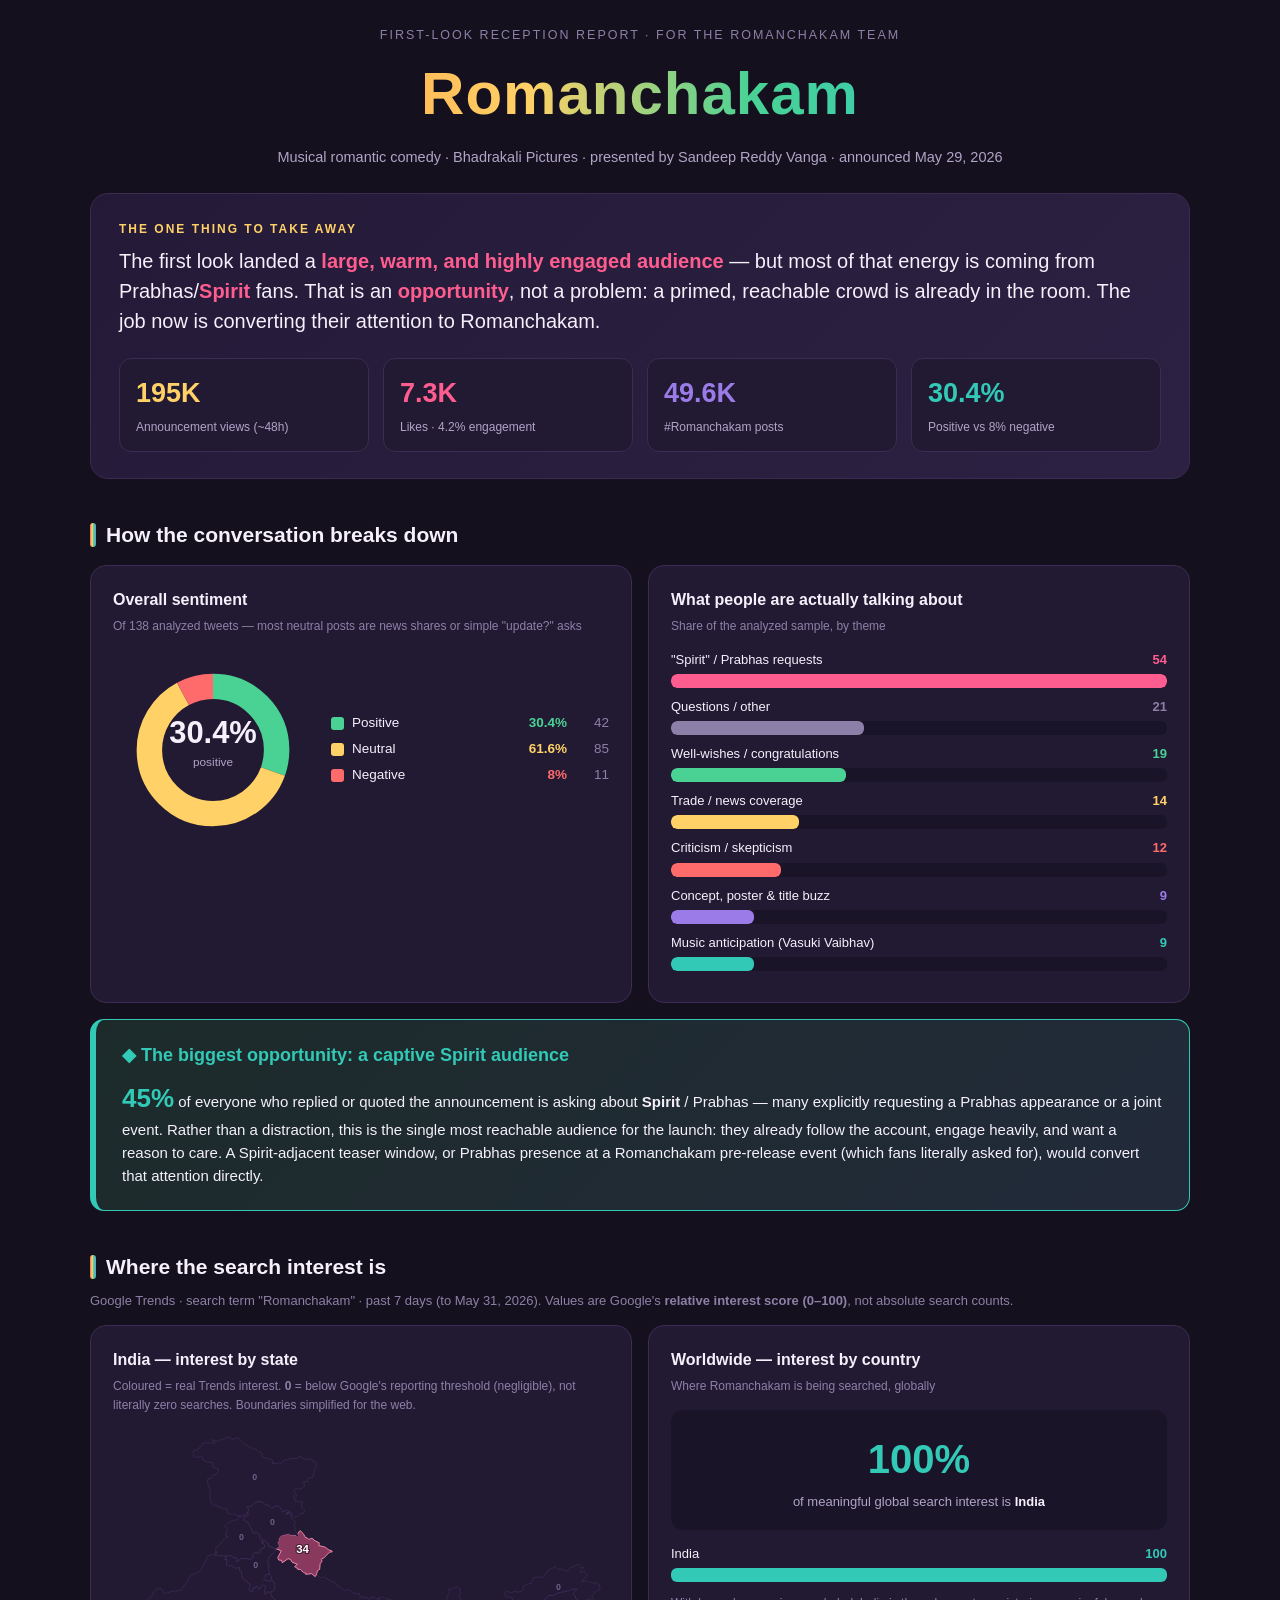
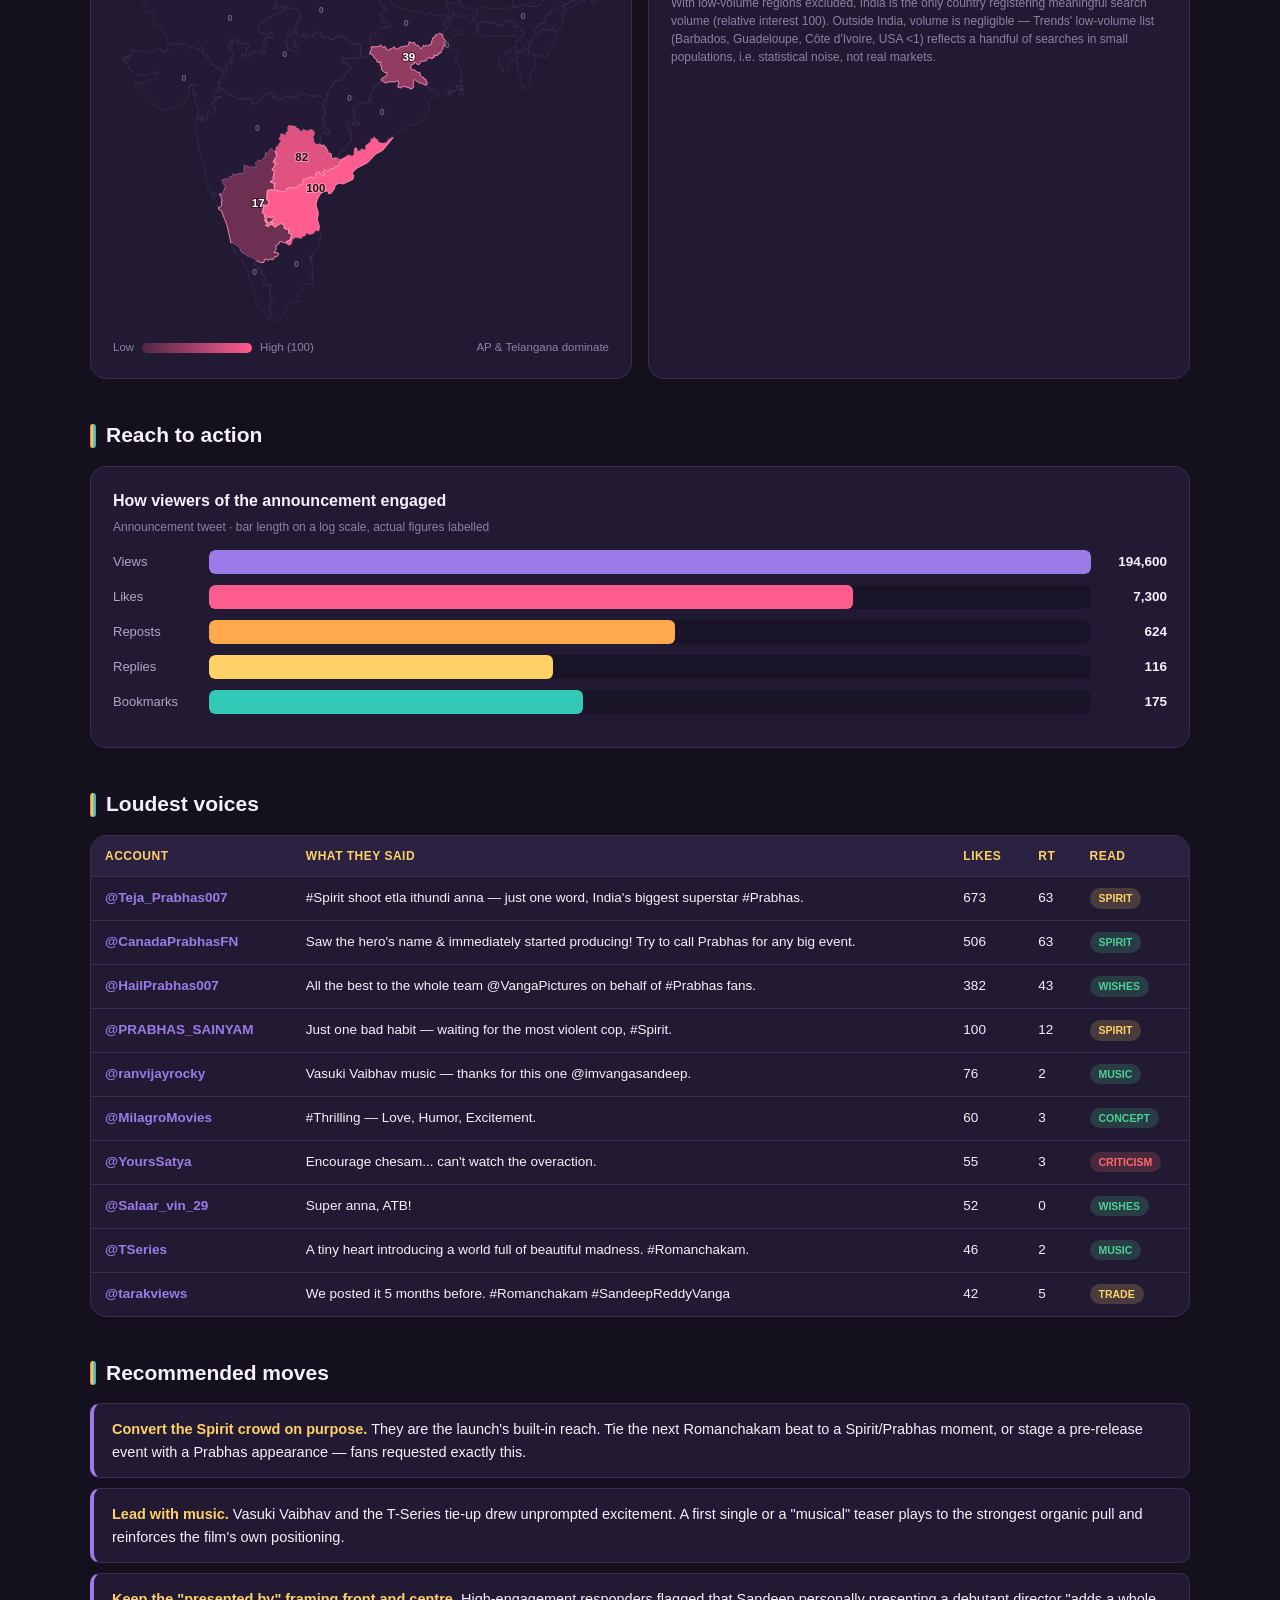
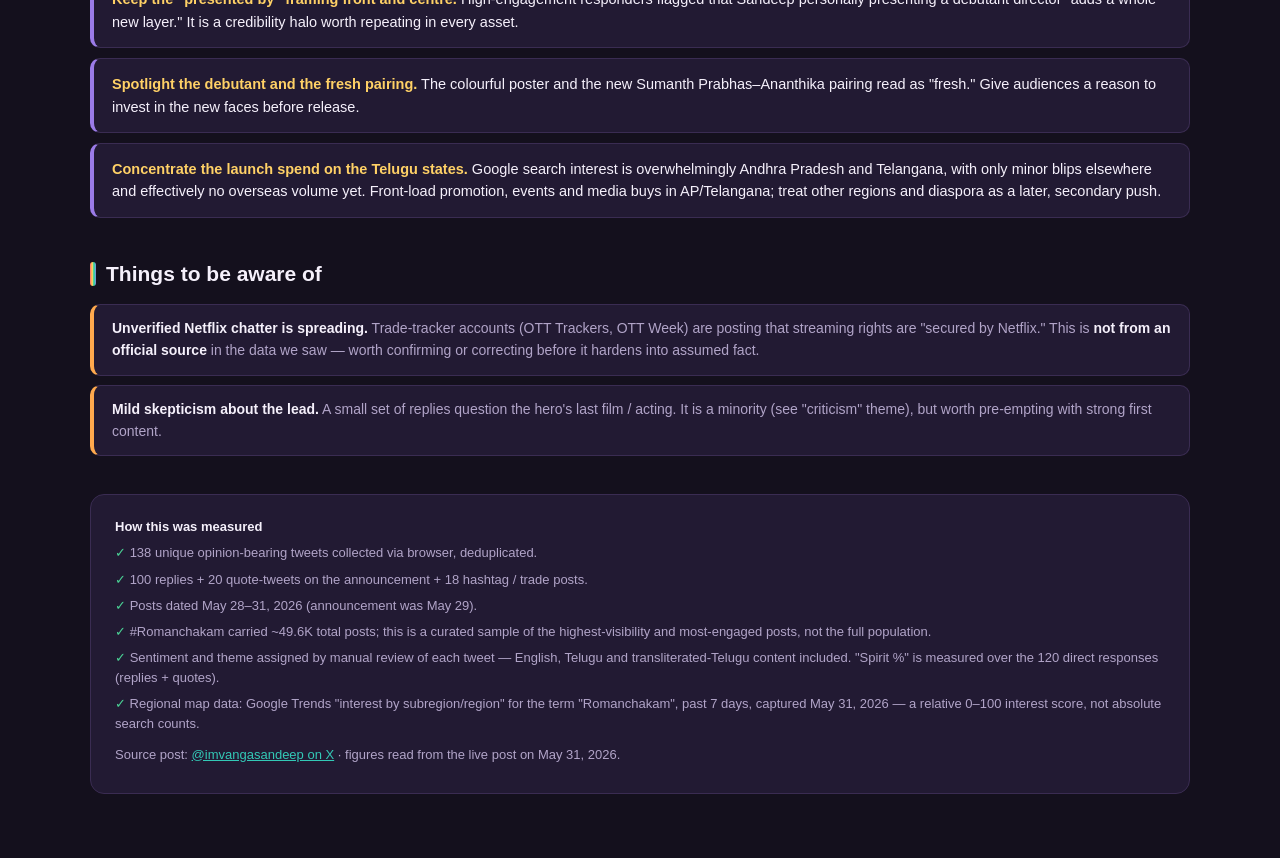
==== romanchakam-analysis/index.html @ 349664a1 "Consolidate movie analyses into one repo" ====
<!DOCTYPE html>
<html lang="en">
<head>
<meta charset="UTF-8">
<meta name="viewport" content="width=device-width, initial-scale=1.0">
<title>Romanchakam · First-Look Reception Report</title>
<style>
:root{
  --bg:#14101d; --card:#221a33; --card2:#2b2140; --border:#3a2c52;
  --text:#f5f0fb; --muted:#b1a4c8; --soft:#8d80a8;
  --pink:#ff5d8f; --gold:#ffd166; --violet:#9b7be8; --teal:#33c9b7;
  --green:#4ad295; --red:#ff6b6b; --orange:#ffa94d;
  --grad:linear-gradient(90deg,#ff5d8f,#ffa94d,#ffd166,#4ad295,#33c9b7,#9b7be8);
}
*{margin:0;padding:0;box-sizing:border-box;}
body{font-family:'Segoe UI',Tahoma,Geneva,Verdana,sans-serif;background:radial-gradient(1100px 520px at 50% -8%,#2a1b40 0%,var(--bg) 55%);color:var(--text);line-height:1.55;}
.wrap{max-width:1140px;margin:0 auto;padding:26px 20px 64px;}
.eyebrow{color:var(--soft);font-size:12.5px;letter-spacing:2px;text-transform:uppercase;text-align:center;}
.title{text-align:center;font-size:clamp(34px,6vw,60px);font-weight:800;letter-spacing:1px;background:var(--grad);-webkit-background-clip:text;background-clip:text;-webkit-text-fill-color:transparent;margin-top:2px;}
.subhead{text-align:center;color:var(--muted);font-size:14.5px;margin-top:6px;}

.exec{margin-top:24px;background:linear-gradient(135deg,#241a38,#2c2142);border:1px solid var(--border);border-radius:18px;padding:26px 28px;}
.exec .lab{color:var(--gold);font-size:12px;letter-spacing:2px;text-transform:uppercase;font-weight:700;}
.exec .take{font-size:20px;line-height:1.5;margin-top:8px;font-weight:500;}
.exec .take b{color:var(--pink);}
.chips{display:grid;grid-template-columns:repeat(4,1fr);gap:14px;margin-top:22px;}
@media(max-width:780px){.chips{grid-template-columns:1fr 1fr;}}
.chip{background:var(--card);border:1px solid var(--border);border-radius:12px;padding:14px 16px;}
.chip .n{font-size:27px;font-weight:800;color:var(--gold);}
.chip .n.pink{color:var(--pink);}.chip .n.violet{color:var(--violet);}.chip .n.teal{color:var(--teal);}
.chip .t{color:var(--muted);font-size:12px;margin-top:3px;}

h2.sec{font-size:21px;font-weight:700;margin:40px 0 14px;display:flex;align-items:center;gap:10px;}
h2.sec:before{content:"";width:6px;height:24px;border-radius:4px;background:var(--grad);}
.two{display:grid;grid-template-columns:1fr 1fr;gap:16px;}
@media(max-width:820px){.two{grid-template-columns:1fr;}}
.cardbox{background:var(--card);border:1px solid var(--border);border-radius:16px;padding:22px;}
.cardbox h3{font-size:16px;}
.cardbox p.note{color:var(--soft);font-size:12px;margin:4px 0 14px;}
.chart-box{position:relative;height:290px;}

.callout{background:linear-gradient(135deg,#1c2b2a,#222a3a);border:1px solid var(--teal);border-left:6px solid var(--teal);border-radius:14px;padding:22px 26px;margin-top:16px;}
.callout h3{color:var(--teal);font-size:18px;margin-bottom:8px;}
.callout p{font-size:15px;}
.callout .big{font-size:26px;font-weight:800;color:var(--teal);}

table{width:100%;border-collapse:collapse;font-size:13.5px;}
th{background:var(--card2);color:var(--gold);text-align:left;padding:11px 14px;font-size:12px;text-transform:uppercase;letter-spacing:.5px;}
td{padding:11px 14px;border-top:1px solid var(--border);vertical-align:top;}
.handle{color:var(--violet);font-weight:600;white-space:nowrap;}
.pill{display:inline-block;padding:2px 9px;border-radius:20px;font-size:10.5px;font-weight:700;text-transform:uppercase;white-space:nowrap;}
.pill.pos{background:rgba(74,210,149,.18);color:var(--green);}
.pill.neu{background:rgba(255,209,102,.18);color:var(--gold);}
.pill.neg{background:rgba(255,107,107,.18);color:var(--red);}

.recs li{background:var(--card);border:1px solid var(--border);border-left:4px solid var(--violet);border-radius:10px;padding:14px 18px;margin-bottom:10px;list-style:none;font-size:14.5px;}
.recs li b{color:var(--gold);}
.watch li{background:var(--card);border:1px solid var(--border);border-left:4px solid var(--orange);border-radius:10px;padding:13px 18px;margin-bottom:9px;list-style:none;font-size:14px;color:var(--muted);}
.watch li b{color:var(--text);}

.footer{margin-top:38px;padding:22px 24px;border-radius:14px;background:var(--card);border:1px solid var(--border);color:var(--muted);font-size:13px;}
.footer b{color:var(--text);}
.footer .row{margin-bottom:6px;}
.check{color:var(--green);}
a{color:var(--teal);}
</style>
</head>
<body>
<div class="wrap">

  <div class="eyebrow">First-Look Reception Report · for the Romanchakam team</div>
  <div class="title">Romanchakam</div>
  <div class="subhead">Musical romantic comedy · Bhadrakali Pictures · presented by Sandeep Reddy Vanga · announced May 29, 2026</div>

  <!-- EXECUTIVE SUMMARY -->
  <div class="exec">
    <div class="lab">The one thing to take away</div>
    <div class="take">The first look landed a <b>large, warm, and highly engaged audience</b> — but most of that energy is coming from Prabhas/<b>Spirit</b> fans. That is an <b>opportunity</b>, not a problem: a primed, reachable crowd is already in the room. The job now is converting their attention to Romanchakam.</div>
    <div class="chips">
      <div class="chip"><div class="n" id="c-views"></div><div class="t">Announcement views (~48h)</div></div>
      <div class="chip"><div class="n pink" id="c-likes"></div><div class="t">Likes · <span id="c-eng"></span> engagement</div></div>
      <div class="chip"><div class="n violet" id="c-trend"></div><div class="t">#Romanchakam posts</div></div>
      <div class="chip"><div class="n teal" id="c-pos"></div><div class="t">Positive vs <span id="c-neg"></span> negative</div></div>
    </div>
  </div>

  <!-- SENTIMENT + THEMES -->
  <h2 class="sec">How the conversation breaks down</h2>
  <div class="two">
    <div class="cardbox">
      <h3>Overall sentiment</h3>
      <p class="note" id="sent-note"></p>
      <div class="chart-box" id="sentChart"></div>
    </div>
    <div class="cardbox">
      <h3>What people are actually talking about</h3>
      <p class="note">Share of the analyzed sample, by theme</p>
      <div class="chart-box" id="themeChart" style="height:auto;"></div>
    </div>
  </div>

  <!-- OPPORTUNITY -->
  <div class="callout">
    <h3>◆ The biggest opportunity: a captive Spirit audience</h3>
    <p><span class="big" id="spirit-pct"></span> of everyone who replied or quoted the announcement is asking about <b>Spirit</b> / Prabhas — many explicitly requesting a Prabhas appearance or a joint event. Rather than a distraction, this is the single most reachable audience for the launch: they already follow the account, engage heavily, and want a reason to care. A Spirit-adjacent teaser window, or Prabhas presence at a Romanchakam pre-release event (which fans literally asked for), would convert that attention directly.</p>
  </div>

  <!-- SEARCH GEOGRAPHY -->
  <h2 class="sec">Where the search interest is</h2>
  <p class="note" style="color:var(--soft);font-size:13px;margin:-6px 0 14px;">Google Trends · search term "Romanchakam" · past 7 days (to May 31, 2026). Values are Google's <b>relative interest score (0–100)</b>, not absolute search counts.</p>
  <div class="two">
    <div class="cardbox">
      <h3>India — interest by state</h3>
      <p class="note">Coloured = real Trends interest. <b>0</b> = below Google's reporting threshold (negligible), not literally zero searches. Boundaries simplified for the web.</p>
      <div id="indiaMap"></div>
    </div>
    <div class="cardbox">
      <h3>Worldwide — interest by country</h3>
      <p class="note">Where Romanchakam is being searched, globally</p>
      <div id="worldBox"></div>
    </div>
  </div>

  <!-- FUNNEL -->
  <h2 class="sec">Reach to action</h2>
  <div class="cardbox">
    <h3>How viewers of the announcement engaged</h3>
    <p class="note">Announcement tweet · bar length on a log scale, actual figures labelled</p>
    <div class="chart-box" id="funnelChart" style="height:auto;"></div>
  </div>

  <!-- TOP VOICES -->
  <h2 class="sec">Loudest voices</h2>
  <div class="cardbox" style="padding:0;overflow:hidden;">
    <table id="contribTable">
      <thead><tr><th>Account</th><th>What they said</th><th>Likes</th><th>RT</th><th>Read</th></tr></thead>
      <tbody></tbody>
    </table>
  </div>

  <!-- RECOMMENDATIONS -->
  <h2 class="sec">Recommended moves</h2>
  <ul class="recs">
    <li><b>Convert the Spirit crowd on purpose.</b> They are the launch's built-in reach. Tie the next Romanchakam beat to a Spirit/Prabhas moment, or stage a pre-release event with a Prabhas appearance — fans requested exactly this.</li>
    <li><b>Lead with music.</b> Vasuki Vaibhav and the T-Series tie-up drew unprompted excitement. A first single or a "musical" teaser plays to the strongest organic pull and reinforces the film's own positioning.</li>
    <li><b>Keep the "presented by" framing front and centre.</b> High-engagement responders flagged that Sandeep personally presenting a debutant director "adds a whole new layer." It is a credibility halo worth repeating in every asset.</li>
    <li><b>Spotlight the debutant and the fresh pairing.</b> The colourful poster and the new Sumanth Prabhas–Ananthika pairing read as "fresh." Give audiences a reason to invest in the new faces before release.</li>
    <li><b>Concentrate the launch spend on the Telugu states.</b> Google search interest is overwhelmingly Andhra Pradesh and Telangana, with only minor blips elsewhere and effectively no overseas volume yet. Front-load promotion, events and media buys in AP/Telangana; treat other regions and diaspora as a later, secondary push.</li>
  </ul>

  <!-- THINGS TO BE AWARE OF -->
  <h2 class="sec">Things to be aware of</h2>
  <ul class="watch">
    <li><b>Unverified Netflix chatter is spreading.</b> Trade-tracker accounts (OTT Trackers, OTT Week) are posting that streaming rights are "secured by Netflix." This is <b>not from an official source</b> in the data we saw — worth confirming or correcting before it hardens into assumed fact.</li>
    <li><b>Mild skepticism about the lead.</b> A small set of replies question the hero's last film / acting. It is a minority (see "criticism" theme), but worth pre-empting with strong first content.</li>
  </ul>

  <!-- METHODOLOGY -->
  <div class="footer">
    <div class="row"><b>How this was measured</b></div>
    <div class="row"><span class="check">✓</span> <span id="m-sample"></span></div>
    <div class="row"><span class="check">✓</span> <span id="m-breakdown"></span></div>
    <div class="row"><span class="check">✓</span> <span id="m-window"></span></div>
    <div class="row"><span class="check">✓</span> <span id="m-trend"></span></div>
    <div class="row"><span class="check">✓</span> <span id="m-method"></span></div>
    <div class="row"><span class="check">✓</span> Regional map data: Google Trends "interest by subregion/region" for the term "Romanchakam", past 7 days, captured May 31, 2026 — a relative 0–100 interest score, not absolute search counts.</div>
    <div class="row" style="margin-top:10px;">Source post: <a href="https://x.com/imvangasandeep/status/2060323229768749264" target="_blank">@imvangasandeep on X</a> · figures read from the live post on May 31, 2026.</div>
  </div>

</div>

<script>
const DATA = {
  announcement:{views:194600,likes:7300,reposts:624,replies:116,bookmarks:175,trend_posts:49600,engagement_rate:4.2},
  sentiment:{total_analyzed:138,positive:42,neutral:85,negative:11,positive_pct:30.4,neutral_pct:61.6,negative_pct:8.0,
    direct_responses:120,spirit_in_direct:54,spirit_in_direct_pct:45.0},
  themes:{
    "\"Spirit\" / Prabhas requests":54,"Questions / other":21,"Well-wishes / congratulations":19,
    "Trade / news coverage":14,"Criticism / skepticism":12,"Concept, poster & title buzz":9,"Music anticipation (Vasuki Vaibhav)":9},
  top_contributors:[
    {handle:"Teja_Prabhas007",text:"#Spirit shoot etla ithundi anna — just one word, India's biggest superstar #Prabhas.",likes:673,reposts:63,sentiment:"neu",read:"Spirit"},
    {handle:"CanadaPrabhasFN",text:"Saw the hero's name & immediately started producing! Try to call Prabhas for any big event.",likes:506,reposts:63,sentiment:"pos",read:"Spirit"},
    {handle:"HailPrabhas007",text:"All the best to the whole team @VangaPictures on behalf of #Prabhas fans.",likes:382,reposts:43,sentiment:"pos",read:"Wishes"},
    {handle:"PRABHAS_SAINYAM",text:"Just one bad habit — waiting for the most violent cop, #Spirit.",likes:100,reposts:12,sentiment:"neu",read:"Spirit"},
    {handle:"ranvijayrocky",text:"Vasuki Vaibhav music — thanks for this one @imvangasandeep.",likes:76,reposts:2,sentiment:"pos",read:"Music"},
    {handle:"MilagroMovies",text:"#Thrilling — Love, Humor, Excitement.",likes:60,reposts:3,sentiment:"pos",read:"Concept"},
    {handle:"YoursSatya",text:"Encourage chesam... can't watch the overaction.",likes:55,reposts:3,sentiment:"neg",read:"Criticism"},
    {handle:"Salaar_vin_29",text:"Super anna, ATB!",likes:52,reposts:0,sentiment:"pos",read:"Wishes"},
    {handle:"TSeries",text:"A tiny heart introducing a world full of beautiful madness. #Romanchakam.",likes:46,reposts:2,sentiment:"pos",read:"Music"},
    {handle:"tarakviews",text:"We posted it 5 months before. #Romanchakam #SandeepReddyVanga",likes:42,reposts:5,sentiment:"neu",read:"Trade"}
  ],
  geo:{
    source:"Google Trends · \"Romanchakam\" · past 7 days, captured May 31, 2026",
    india_view:{ W:560, H:567,
      values:{"Andhra Pradesh":100,"Telangana":82,"Jharkhand":39,"Uttarakhand":34,"Karnataka":17},
      centroids:{"Andhra Pradesh":[229,411],"Telangana":[213,376],"Jharkhand":[334,263],"Uttarakhand":[214,141],"Karnataka":[164,428]},
      centroids_all:{"Andhra Pradesh":[229,411,4715],"Arunanchal Pradesh":[503,183,2635],"Assam":[463,216,2472],"Bihar":[331,224,2950],"Chhattisgarh":[267,308,4096],"Puducherry":[223,484,5],"Punjab":[145,127,1661],"Rajasthan":[132,218,10836],"Sikkim":[385,189,225],"Tamil Nadu":[207,496,3750],"Chandigarh":[169,129,4],"Telangana":[213,376,3413],"Tripura":[446,260,324],"Uttar Pradesh":[235,209,7644],"Uttarakhand":[214,141,1756],"West Bengal":[377,248,2534],"Odisha":[304,324,4714],"Dadara & Nagar Havelli":[101,328,14],"Daman & Diu":[96,325,2],"Goa":[119,420,108],"Gujarat":[80,286,5661],"Haryana":[161,158,1425],"Himachal Pradesh":[180,109,1848],"Jammu & Kashmir":[160,59,7381],"Jharkhand":[334,263,2465],"Karnataka":[164,428,5625],"Kerala":[160,505,1116],"Madhya Pradesh":[194,258,9500],"Maharashtra":[163,342,9247],"Manipur":[485,241,690],"Meghalaya":[439,226,703],"Mizoram":[466,271,648],"Nagaland":[495,219,526],"NCT of Delhi":[175,169,46]},
      paths:{"Andhra Pradesh":"M254.1 401.4L251.9 402.4L254.1 401.4ZM316.5 349.5L304.4 364.2L296.8 368.0L287.8 377.7L275.7 384.0L270.8 388.3L269.9 390.7L272.0 392.1L270.8 396.9L260.2 401.8L253.8 400.9L251.6 401.7L249.6 408.1L246.1 412.6L243.1 412.9L243.4 411.3L241.8 409.8L237.7 410.4L234.7 412.4L230.7 419.3L229.2 425.6L231.9 434.7L230.7 441.9L232.9 449.4L232.4 455.2L228.6 454.8L227.2 457.7L222.5 459.6L222.4 458.7L220.5 459.3L219.9 458.2L217.8 458.0L217.8 460.5L214.2 461.5L212.8 463.9L206.3 462.6L203.0 464.5L201.7 469.8L198.3 471.4L195.7 469.9L195.9 466.9L200.0 464.8L202.0 458.9L198.0 457.4L198.5 453.1L196.1 453.3L193.0 451.8L193.5 448.0L188.9 446.6L182.7 450.8L180.8 448.5L177.4 447.3L176.0 449.9L172.3 448.9L173.6 446.7L170.9 442.3L173.3 442.0L173.4 444.3L175.4 445.3L178.7 444.8L179.4 447.2L180.7 447.3L179.2 444.2L180.2 442.2L182.4 442.0L182.2 440.3L180.2 439.1L179.6 440.2L175.7 438.9L173.9 440.7L171.7 440.7L170.7 437.9L172.4 436.3L170.4 436.3L168.5 434.0L170.4 427.1L168.5 427.0L169.2 424.7L170.6 425.9L174.9 425.9L176.0 423.2L175.6 421.1L173.6 419.7L174.3 409.3L177.5 408.4L193.3 410.8L195.9 408.8L196.4 406.9L198.9 406.0L203.2 405.8L205.1 407.2L210.3 402.9L214.1 402.8L214.8 397.0L224.3 393.8L227.4 395.6L229.7 392.2L228.3 391.2L229.3 389.3L232.1 388.3L233.3 388.4L234.3 391.1L238.9 393.1L239.3 390.0L236.6 389.7L237.6 386.7L238.8 386.0L243.7 387.9L245.2 384.8L249.9 384.3L250.5 382.4L255.1 381.4L256.3 377.5L258.5 374.3L261.6 372.7L261.0 371.8L261.8 371.0L265.9 368.7L269.9 370.1L271.7 368.9L272.1 362.1L274.3 360.1L276.5 362.9L276.3 364.9L279.6 363.5L280.2 361.5L283.5 363.0L285.2 362.4L284.4 359.1L291.1 353.3L290.1 350.8L292.7 350.9L295.4 348.2L297.3 351.4L298.5 350.7L300.0 354.3L304.1 355.7L308.5 354.8L311.8 350.2L313.4 350.5L314.6 348.6L316.5 349.5Z","Arunanchal Pradesh":"M510.0 206.2L509.3 199.4L514.1 197.7L515.5 195.1L516.6 195.9L523.5 194.3L524.4 193.2L522.0 191.9L522.0 189.8L520.4 188.8L519.7 186.4L523.8 182.0L516.9 182.1L515.2 183.6L503.6 186.2L496.4 189.3L492.5 189.0L483.6 197.3L484.2 198.7L481.2 200.7L477.4 201.3L469.0 201.8L466.3 200.0L462.4 199.4L461.1 200.9L452.3 202.2L452.1 200.0L450.7 198.7L451.5 194.9L450.6 191.5L443.9 191.0L442.1 188.2L444.1 184.0L447.1 184.9L448.0 186.5L455.0 183.9L455.9 185.5L460.6 184.7L463.9 181.5L462.5 180.1L462.8 179.1L469.2 175.6L472.3 175.3L473.0 173.7L472.3 173.2L474.9 169.3L477.9 168.4L486.1 168.5L487.1 165.4L490.1 163.3L491.2 160.8L495.2 158.1L497.6 158.1L498.9 155.8L502.0 159.3L505.8 159.2L514.1 161.7L515.8 158.3L525.7 153.7L528.6 157.8L531.5 157.6L527.0 161.4L528.4 163.8L530.6 161.8L532.3 161.8L535.4 166.3L529.1 173.5L536.4 172.6L538.5 174.3L540.8 174.1L542.6 175.5L545.0 174.7L549.6 177.2L548.8 178.4L550.0 180.8L549.6 183.0L547.4 183.1L540.7 188.6L541.0 191.6L545.8 197.8L543.7 198.2L540.1 196.6L540.5 195.2L539.0 193.6L535.6 193.2L534.0 194.7L528.5 194.9L524.8 196.6L523.3 199.0L520.7 199.8L519.6 202.0L516.9 203.7L515.7 203.3L513.4 206.0L510.0 206.2Z","Assam":"M509.3 199.4L507.3 201.1L503.6 201.5L502.0 203.9L497.2 205.7L492.6 210.0L492.4 208.5L487.4 215.6L486.8 220.5L483.1 222.0L483.2 219.8L481.4 220.8L481.7 221.9L474.8 227.6L477.1 229.6L477.4 232.1L473.2 237.9L472.2 241.6L470.7 241.6L469.3 248.7L465.5 249.3L464.3 247.0L460.0 253.5L458.2 253.9L458.0 252.0L454.1 252.1L455.2 249.4L454.8 239.6L459.4 240.3L458.2 237.3L459.9 235.2L461.7 235.7L464.8 232.5L462.2 229.7L461.4 230.0L460.5 226.4L457.9 223.9L453.3 225.3L453.3 219.7L455.0 218.5L453.5 217.5L448.0 218.5L446.9 216.8L445.2 217.9L445.1 219.9L443.4 220.1L443.4 218.6L442.3 218.5L440.5 221.7L437.9 222.2L435.9 224.3L434.6 221.9L433.0 222.3L429.6 219.9L427.0 220.6L422.1 218.7L415.4 219.8L411.3 224.1L413.3 226.8L411.2 227.3L410.6 228.9L410.8 219.4L408.1 215.9L408.1 214.1L410.7 211.7L410.7 205.7L416.8 204.5L417.5 202.8L420.9 202.0L425.3 204.4L433.4 203.5L438.0 204.3L439.3 203.3L440.6 204.1L445.2 203.7L448.4 201.7L451.3 203.0L461.1 200.9L462.4 199.4L466.3 200.0L469.0 201.8L481.2 200.7L484.2 198.7L483.6 197.3L492.5 189.0L496.4 189.3L503.6 186.2L515.2 183.6L516.9 182.1L523.8 182.0L519.7 186.4L520.4 188.8L522.0 189.8L522.0 191.9L524.4 193.2L523.5 194.3L516.6 195.9L515.5 195.1L514.1 197.7L509.3 199.4Z","Bihar":"M378.3 208.8L381.4 211.9L380.5 213.6L373.4 218.1L373.1 221.4L374.7 221.8L374.5 223.2L377.2 224.9L376.8 227.4L372.4 229.4L372.3 231.5L373.6 232.3L372.4 233.7L368.3 231.6L366.6 233.3L363.8 233.6L363.2 236.2L361.1 236.7L358.7 245.0L356.7 244.8L355.1 246.3L354.0 245.1L351.7 246.2L350.5 245.4L347.9 249.6L344.8 245.6L341.7 245.2L340.2 242.0L338.5 242.9L334.5 241.2L333.2 245.8L326.0 246.9L320.3 249.7L319.1 249.7L317.6 246.9L314.5 249.3L313.0 249.0L311.5 251.3L308.6 249.3L307.2 246.6L304.4 247.7L302.3 244.7L300.0 246.7L293.1 246.8L293.8 245.1L291.0 242.0L289.8 237.6L291.5 233.2L298.4 230.4L300.9 227.3L303.8 225.9L303.7 224.8L308.3 225.2L308.4 224.0L311.9 225.1L313.9 222.9L303.3 217.2L302.4 215.4L305.3 214.1L305.6 212.0L300.6 210.6L300.7 209.5L305.2 207.0L310.1 207.2L306.7 202.6L303.4 202.2L303.4 200.3L301.4 197.9L302.2 196.7L300.6 195.4L299.4 191.8L302.7 191.9L304.4 190.3L307.4 192.7L313.8 193.8L315.0 195.9L314.2 199.3L317.6 199.7L321.3 202.5L324.4 202.6L324.6 204.6L327.0 205.0L333.3 203.1L334.4 204.0L334.5 206.8L336.5 207.5L339.8 206.4L345.6 207.4L352.8 211.0L359.0 207.9L359.4 210.5L364.0 212.4L364.9 211.1L369.8 211.6L372.4 210.2L376.4 212.3L378.0 210.8L378.3 208.8Z","Chhattisgarh":"M302.4 284.6L303.1 285.6L302.4 287.5L295.9 290.2L294.2 292.6L293.8 295.1L295.0 296.1L290.9 301.7L290.8 306.9L288.9 306.2L287.5 310.6L286.1 311.3L283.5 310.3L277.2 310.5L276.9 312.6L274.2 316.1L271.6 316.3L272.2 320.3L271.4 321.7L273.0 324.5L272.7 331.2L278.6 332.4L278.3 335.4L274.2 334.0L271.7 335.3L270.3 332.7L266.5 331.2L265.7 331.8L264.2 330.3L262.8 331.7L262.8 334.0L266.4 336.0L266.3 340.8L267.6 343.0L268.6 342.9L268.5 348.4L269.9 352.6L268.6 353.0L268.1 355.2L264.6 357.0L264.4 359.3L260.7 363.3L256.7 364.9L254.1 373.5L249.9 372.6L248.3 373.8L247.0 372.8L246.0 367.5L242.0 366.6L242.9 365.2L240.1 360.0L237.5 358.0L234.8 358.8L232.9 355.7L234.8 354.5L233.4 351.2L235.6 346.4L238.8 343.5L239.6 345.1L242.3 345.6L244.0 344.3L243.0 343.0L244.9 342.2L244.7 341.2L240.7 339.5L240.7 337.9L238.4 336.4L237.5 334.2L238.5 332.5L238.1 329.8L235.5 327.6L239.8 326.0L238.3 314.6L236.9 314.6L236.2 313.2L236.9 310.1L240.2 308.5L241.9 304.4L242.1 299.1L243.4 299.2L245.4 292.2L246.9 293.3L249.0 288.9L248.9 286.2L252.9 284.6L254.1 286.1L258.2 284.3L259.5 282.2L261.1 281.7L261.1 278.0L264.3 276.4L264.3 274.1L268.2 272.9L268.9 269.5L264.9 267.6L263.9 265.6L260.4 265.0L258.1 266.0L258.3 263.2L259.6 262.0L258.0 259.6L259.2 258.2L261.9 260.4L264.7 259.4L275.5 260.6L280.4 257.4L283.1 259.2L286.2 258.8L289.9 254.9L291.7 255.1L297.4 261.4L298.2 264.3L301.2 265.0L301.3 263.8L302.8 264.2L301.8 268.5L303.7 269.3L302.9 272.7L306.4 276.0L309.2 276.0L309.4 278.0L306.7 281.5L303.8 282.4L302.4 284.6Z","Puducherry":"M225.5 502.2L225.5 505.3L223.1 502.6L225.5 502.2ZM146.1 488.5L145.7 487.8L146.1 488.5ZM224.7 486.3L224.2 487.3L223.1 487.0L224.7 486.3ZM221.4 485.4L222.1 485.8L221.4 485.4ZM221.4 482.6L221.6 485.0L221.4 482.6ZM225.3 484.0L224.7 486.3L223.5 486.0L222.0 482.9L224.0 483.3L223.7 484.6L225.3 484.0ZM225.4 482.9L226.0 482.3L225.4 482.9Z","Punjab":"M168.8 126.5L169.9 129.2L167.3 129.3L171.5 132.3L170.6 135.9L168.4 135.6L168.2 136.8L165.5 138.8L166.1 140.7L164.4 142.0L162.4 140.8L159.2 141.4L158.2 142.9L158.4 146.6L155.3 148.3L152.0 148.3L151.2 147.1L144.3 147.6L140.1 151.0L139.2 150.6L140.3 148.2L139.4 146.6L137.9 147.3L137.2 145.8L135.8 146.3L132.3 143.7L128.4 145.1L115.5 144.0L116.8 141.1L115.6 136.9L116.8 134.3L118.6 133.7L125.8 125.2L127.8 123.6L129.7 123.6L130.1 122.2L126.9 122.1L127.6 117.7L129.5 116.0L126.3 111.0L129.7 107.5L134.8 104.5L141.1 103.5L142.1 99.4L144.7 99.8L149.3 97.9L152.3 95.0L151.9 96.4L153.2 98.0L147.6 101.4L148.3 103.0L147.4 103.9L152.6 106.7L158.4 118.9L160.7 118.2L161.2 116.9L166.3 120.7L165.5 121.3L165.9 124.6L168.8 126.5Z","Rajasthan":"M127.1 144.6L127.7 146.1L126.2 148.4L128.7 148.2L128.1 154.7L131.8 155.7L133.2 154.9L137.5 158.1L143.0 157.5L143.0 161.1L145.4 162.2L145.0 165.1L146.3 169.7L155.4 177.1L153.7 181.6L154.0 183.9L156.1 183.8L157.7 185.0L157.8 180.3L160.7 180.8L161.2 178.7L163.2 178.5L164.3 181.7L166.7 181.0L166.5 179.6L169.9 177.1L172.3 178.7L170.9 186.7L172.4 187.8L173.7 184.8L178.6 185.3L179.3 190.3L184.9 195.7L185.1 196.9L183.0 198.1L183.3 199.3L185.8 200.6L180.7 203.2L181.5 204.6L187.1 201.4L195.8 201.5L194.8 204.0L193.2 204.2L193.1 206.2L191.3 205.8L188.0 208.6L175.0 214.8L171.0 217.3L169.2 220.1L166.3 220.9L164.2 222.9L164.0 228.0L165.5 230.6L172.2 232.4L175.7 232.0L178.6 229.7L180.4 233.7L180.1 235.6L178.5 236.4L176.1 235.8L170.5 237.8L172.0 240.3L169.3 241.2L174.0 244.7L173.9 246.9L172.2 248.1L171.4 246.7L169.5 246.7L169.9 250.0L171.9 253.1L171.0 254.3L169.0 254.5L166.9 253.1L167.4 252.1L165.8 251.8L164.1 253.7L162.9 252.5L158.2 252.4L156.7 252.9L156.9 255.0L153.7 256.3L153.9 258.1L146.6 260.6L144.3 258.3L144.5 257.1L145.4 255.9L148.8 257.4L150.0 256.9L149.6 254.2L150.9 251.1L149.5 249.2L150.4 248.2L152.6 248.4L153.0 246.7L151.4 243.0L149.6 242.4L147.2 243.8L140.1 242.9L139.5 241.9L140.4 240.6L141.4 241.4L141.6 237.1L138.7 237.4L138.0 240.0L136.6 240.6L133.4 239.1L132.6 239.8L133.2 241.5L136.1 241.8L135.8 243.4L133.5 244.2L132.5 242.3L130.5 247.2L133.2 248.3L131.3 251.5L133.6 251.5L135.7 256.2L134.1 259.3L134.4 263.0L133.1 265.2L128.6 266.9L127.2 269.6L129.7 271.9L127.2 273.7L124.5 273.5L123.2 274.5L121.9 272.3L119.6 272.3L119.8 270.7L117.7 269.3L115.3 269.3L114.1 267.2L110.5 267.1L111.0 263.8L105.4 259.5L106.6 258.2L106.5 255.8L103.4 256.5L102.5 255.9L102.9 254.9L100.3 253.3L102.2 250.4L100.4 249.3L100.5 247.4L98.4 248.2L97.4 250.6L93.8 249.9L90.3 247.2L88.8 249.0L86.9 246.3L85.7 246.5L84.5 244.7L83.7 245.2L81.2 243.4L73.9 244.7L70.8 243.9L67.2 245.2L63.7 243.8L60.7 239.0L59.7 235.0L55.7 230.4L55.9 225.2L48.5 224.5L45.2 220.2L45.0 217.3L46.6 214.6L46.6 208.6L39.7 207.7L33.9 203.8L35.8 196.7L43.9 189.5L45.9 184.9L50.3 181.1L54.3 181.1L57.6 186.4L60.1 186.7L65.7 184.4L74.1 183.6L78.5 182.0L79.1 178.8L84.1 173.9L86.1 168.3L87.9 166.5L97.9 161.8L104.0 151.8L106.4 144.6L113.7 142.2L116.9 139.8L115.5 144.0L127.1 144.6Z","Sikkim":"M390.3 197.4L387.3 196.4L384.3 198.6L379.2 198.1L376.5 196.0L377.1 190.8L379.9 185.2L379.9 184.1L378.7 183.6L379.0 182.0L383.6 181.7L387.0 179.6L390.3 179.9L391.9 181.5L392.0 187.5L390.5 189.5L393.0 195.0L391.2 195.5L390.3 197.4Z","Tamil Nadu":"M224.7 486.3L223.1 487.0L224.5 487.2L223.9 491.9L225.3 495.3L225.5 502.2L223.1 502.6L225.5 505.3L226.1 515.4L216.9 514.8L214.9 516.4L214.0 518.9L214.7 520.2L208.4 528.7L208.0 531.1L211.5 534.8L207.6 534.9L199.1 537.6L195.2 540.5L193.8 549.2L192.1 551.8L183.7 555.9L183.1 557.1L178.7 556.3L174.7 553.1L178.1 548.3L176.4 544.6L177.7 542.7L175.6 539.4L177.8 536.9L178.1 534.0L180.2 530.8L179.4 528.7L177.3 528.7L176.2 527.4L177.9 521.4L176.6 518.9L177.7 518.6L177.7 515.9L176.1 514.1L172.7 516.5L169.7 515.2L171.2 506.2L166.5 503.2L168.2 499.8L166.0 498.3L162.7 498.1L164.5 495.2L159.2 492.9L158.6 491.2L163.8 488.7L164.7 490.3L170.2 490.5L171.2 487.1L173.1 486.7L174.4 488.2L177.5 486.7L181.0 487.2L182.1 484.3L185.3 483.8L187.2 480.9L186.4 479.8L181.6 479.1L184.2 476.3L184.1 471.2L186.9 470.0L188.3 466.8L192.7 467.3L198.3 471.4L200.0 471.3L201.7 469.8L203.0 464.5L206.3 462.6L212.8 463.9L214.2 461.5L217.8 460.5L217.8 458.0L219.9 458.2L220.5 459.3L222.4 458.7L222.5 459.6L227.2 457.7L228.6 454.8L232.4 455.2L233.3 453.7L234.7 458.4L233.0 468.7L230.8 474.9L225.4 482.4L225.3 484.0L223.7 484.6L224.0 483.3L222.0 482.9L223.0 483.4L222.5 485.3L224.7 486.3ZM221.4 485.4L222.1 485.8L221.4 485.4ZM221.4 482.6L221.6 485.0L221.4 482.6Z","Chandigarh":"M169.9 129.2L169.7 130.7L167.3 129.3L169.9 129.2Z","Telangana":"M233.4 356.3L234.8 358.8L237.5 358.0L240.1 360.0L242.9 365.2L242.0 366.6L246.0 367.5L247.0 372.8L248.3 373.8L249.9 372.6L258.3 373.3L261.0 371.8L261.6 372.7L258.5 374.3L256.3 377.5L255.1 381.4L250.5 382.4L249.9 384.3L245.2 384.8L243.7 387.9L238.8 386.0L237.6 386.7L236.6 389.7L239.3 390.0L238.9 393.1L234.3 391.1L233.3 388.4L229.3 389.3L228.3 391.2L229.7 392.2L227.4 395.6L224.3 393.8L214.8 397.0L214.1 402.8L210.3 402.9L205.1 407.2L203.2 405.8L198.9 406.0L196.4 406.9L195.9 408.8L193.3 410.8L182.3 409.0L181.9 402.9L183.8 401.7L178.2 400.0L177.5 398.7L179.7 398.5L181.3 396.1L180.6 395.1L182.1 388.6L181.5 386.8L179.8 386.2L179.9 384.6L182.5 381.9L182.3 380.7L185.0 378.9L181.0 377.7L181.4 375.6L182.9 375.1L182.6 373.2L185.0 370.5L182.7 363.5L184.0 359.6L186.7 358.8L186.4 357.2L189.5 353.5L187.1 351.4L187.0 349.9L188.5 348.9L188.8 345.4L190.4 344.6L194.8 346.5L194.9 343.6L197.1 342.4L196.7 338.0L198.7 335.3L207.1 336.7L207.3 338.7L209.3 338.8L210.3 340.8L213.4 342.4L214.6 339.5L218.6 341.6L224.3 339.8L227.9 343.4L227.4 347.7L225.8 349.0L227.0 350.2L227.2 355.0L230.4 357.0L233.4 356.3Z","Tripura":"M454.5 247.3L455.2 249.4L454.1 252.1L456.2 252.9L456.3 258.4L455.1 262.0L451.7 263.3L449.1 263.0L449.8 266.5L446.3 269.8L446.8 273.7L443.2 276.7L441.8 275.6L440.2 270.7L438.8 271.9L439.2 273.9L438.3 273.8L436.3 266.4L434.7 264.2L434.7 261.5L435.9 261.6L436.0 258.9L439.6 254.7L441.9 255.3L443.9 253.2L445.9 253.9L445.6 252.1L448.6 254.1L448.8 250.3L451.9 249.7L453.3 248.8L453.0 247.3L454.5 247.3Z","Uttar Pradesh":"M229.6 165.6L235.1 169.3L238.6 168.2L245.1 172.6L250.8 174.5L252.9 178.7L254.7 178.0L255.6 179.7L263.2 184.0L264.7 182.6L266.6 182.7L273.8 187.4L278.0 186.6L279.1 190.7L287.2 191.6L289.5 193.9L291.3 192.6L291.2 191.1L295.0 191.2L300.7 193.9L303.4 202.2L306.7 202.6L308.4 206.1L309.8 206.4L310.1 207.2L307.5 207.7L305.2 207.0L300.7 209.5L300.6 210.6L305.6 212.0L305.3 214.1L302.4 215.4L303.3 217.2L313.9 222.9L311.9 225.1L308.4 224.0L308.3 225.2L303.7 224.8L303.8 225.9L300.9 227.3L298.4 230.4L290.4 234.2L289.8 237.6L291.0 242.0L293.8 245.1L293.1 246.8L291.2 247.3L292.0 250.2L287.4 258.2L283.1 259.2L279.2 256.5L278.7 246.3L280.2 246.3L279.6 244.7L277.7 243.6L275.2 244.4L273.2 243.5L273.0 245.5L271.0 244.9L269.3 241.7L264.6 241.0L263.6 238.3L258.9 236.5L256.8 234.4L255.9 236.5L251.9 234.8L251.8 236.7L249.9 238.7L244.3 239.1L244.5 236.6L242.3 235.2L240.9 236.9L239.1 236.3L237.3 238.0L234.9 235.3L236.3 234.7L234.2 232.6L234.2 230.5L231.9 230.3L230.8 231.5L228.8 231.5L228.4 232.8L225.6 233.5L225.2 236.0L220.1 234.8L219.0 236.4L217.1 235.7L218.0 233.4L216.1 231.7L214.7 232.1L216.2 233.6L215.1 234.0L215.8 235.1L212.4 235.9L210.4 233.5L207.5 234.4L206.1 232.4L208.6 229.9L208.8 227.9L204.9 229.2L205.6 231.2L202.6 230.1L201.1 232.5L203.3 236.8L203.0 238.7L205.6 240.6L205.3 245.5L207.7 244.7L209.7 248.7L209.3 250.1L205.9 253.3L200.7 249.4L198.5 251.7L197.5 250.5L198.1 249.7L196.4 248.4L196.4 244.2L194.6 240.1L199.6 235.0L196.9 231.0L200.3 227.0L206.1 226.3L205.5 224.4L212.1 212.4L209.7 206.2L204.7 204.0L201.9 204.8L198.2 202.7L195.3 203.3L195.8 201.5L194.1 201.0L193.1 202.1L187.1 201.4L181.5 204.6L180.7 203.2L185.8 200.6L183.3 199.3L183.0 198.1L185.1 196.9L184.9 195.7L179.3 190.3L178.1 185.0L182.6 182.7L181.7 179.4L182.9 177.8L181.0 173.2L178.4 170.8L179.0 168.3L176.6 166.2L177.0 162.4L175.3 160.6L175.9 156.5L174.6 151.1L176.3 145.5L183.6 137.8L183.5 136.0L184.8 135.9L190.0 138.8L186.1 146.1L187.0 149.0L190.5 149.5L191.1 152.1L197.7 147.5L200.5 148.5L201.0 150.2L204.4 152.9L208.2 153.9L205.0 156.6L207.5 157.8L208.3 159.4L211.4 159.7L215.2 163.2L217.4 163.8L217.6 165.2L224.3 164.5L228.3 167.8L229.6 165.6Z","Uttarakhand":"M229.6 165.6L228.3 167.8L224.3 164.5L217.6 165.2L217.4 163.8L215.2 163.2L211.4 159.7L208.3 159.4L207.5 157.8L205.0 156.6L208.2 153.9L202.2 151.5L200.5 148.5L197.7 147.5L191.1 152.1L190.5 149.5L187.0 149.0L186.1 146.1L190.0 138.8L183.5 136.0L187.8 134.0L185.8 129.1L187.6 127.2L187.0 125.2L189.8 121.7L198.4 119.3L200.3 120.9L206.3 120.9L207.9 122.8L210.0 122.5L208.4 119.8L211.1 115.8L214.7 119.2L217.7 124.1L219.3 124.0L221.0 125.9L223.8 124.6L225.9 125.2L227.0 126.8L232.9 129.7L232.4 132.7L239.5 134.5L243.6 137.6L246.9 138.6L247.6 139.8L244.3 140.3L237.4 147.4L235.9 147.5L235.1 148.7L236.1 150.4L233.9 153.3L233.3 159.7L230.8 161.0L229.6 165.6Z","West Bengal":"M395.8 299.7L396.4 301.3L395.2 301.2L395.8 299.7ZM380.3 299.0L382.0 300.6L381.6 302.7L380.2 301.7L380.3 299.0ZM391.6 298.9L392.1 301.2L391.2 301.3L391.6 298.9ZM382.3 297.1L382.9 298.3L381.8 299.0L381.1 298.0L382.3 297.1ZM378.7 296.8L379.4 299.3L378.4 301.5L377.0 301.1L377.0 299.8L378.7 296.8ZM384.5 296.3L385.3 297.3L384.4 298.2L383.4 297.6L384.5 296.3ZM391.7 296.0L394.2 297.0L392.7 298.0L391.7 296.0ZM391.2 294.1L392.8 294.2L393.0 295.8L390.1 295.3L391.2 294.1ZM395.0 293.5L395.9 295.7L394.2 294.6L395.0 293.5ZM393.8 290.9L394.6 296.2L392.9 293.2L393.8 290.9ZM394.7 290.7L395.3 292.7L394.4 293.0L394.7 290.7ZM389.1 290.5L390.8 291.2L389.0 292.8L387.9 292.4L389.1 290.5ZM392.8 284.1L393.0 286.7L392.1 286.7L392.8 284.1ZM393.2 283.8L394.7 286.4L393.3 286.8L393.2 283.8ZM390.3 197.4L392.4 198.1L392.6 199.4L397.2 203.7L400.7 202.9L404.6 203.5L410.7 205.7L411.0 207.9L410.7 211.7L408.1 214.1L408.1 215.9L406.6 214.9L406.2 217.8L404.9 219.0L401.3 218.8L397.7 216.4L396.4 211.4L394.5 211.1L394.8 213.4L390.3 213.2L383.5 207.4L382.9 209.4L385.2 210.3L385.9 211.8L379.2 217.0L379.6 218.6L377.9 221.0L378.4 222.8L381.2 222.6L386.5 228.1L391.7 228.8L391.9 230.9L394.8 232.2L393.2 234.7L391.9 233.9L384.4 234.1L384.6 237.2L383.6 238.9L382.4 240.3L379.5 238.9L376.5 244.1L382.6 249.6L389.9 251.8L389.8 258.3L387.0 259.3L386.7 263.4L390.0 266.5L390.4 268.6L389.2 270.0L390.8 271.5L394.0 272.0L392.4 273.7L392.4 276.1L394.1 278.5L393.5 283.7L392.3 284.2L391.9 286.3L393.5 288.8L392.9 291.1L388.6 290.6L387.3 296.2L386.0 297.3L383.9 296.3L380.2 298.9L379.1 295.3L380.2 293.8L379.3 293.1L377.2 294.2L373.2 299.8L366.8 301.9L366.0 298.9L363.0 298.2L362.2 295.3L358.4 296.9L358.1 293.6L352.6 291.7L352.7 290.3L354.5 289.5L354.9 286.9L353.5 286.4L353.3 283.6L351.4 283.5L351.1 282.0L347.0 279.7L346.6 276.0L343.3 275.7L340.0 272.8L337.8 273.1L336.3 271.9L336.7 267.0L340.1 266.3L340.0 264.5L341.9 264.8L343.5 267.3L345.9 266.8L347.6 263.7L354.0 262.6L355.9 259.0L360.5 260.6L360.3 259.2L363.2 258.8L362.1 256.2L365.9 257.1L367.1 256.3L367.0 254.5L368.4 255.0L368.5 253.7L370.5 253.9L370.4 252.1L372.5 249.5L372.5 246.1L374.2 246.1L374.7 244.2L373.3 242.8L375.7 240.1L372.1 236.0L373.6 232.3L372.3 231.5L372.4 229.4L376.8 227.4L377.2 224.9L374.5 223.2L374.7 221.8L372.8 220.3L373.4 218.1L380.5 213.6L381.4 211.9L378.3 208.8L379.7 205.4L379.4 202.6L376.1 198.1L376.5 196.0L379.2 198.1L384.3 198.6L387.3 196.4L390.3 197.4Z","Odisha":"M352.7 290.3L352.6 291.7L358.1 293.6L358.4 296.9L362.2 295.3L363.0 298.2L366.0 298.9L366.8 301.9L360.5 303.8L356.8 306.7L354.8 310.4L358.0 319.3L353.8 322.2L352.8 324.4L353.7 326.0L349.0 329.1L346.0 333.2L333.6 336.9L327.2 340.0L318.7 346.5L316.5 349.5L314.6 348.6L313.4 350.5L311.8 350.2L308.5 354.8L304.1 355.7L300.0 354.3L298.5 350.7L297.3 351.4L295.4 348.2L292.7 350.9L290.1 350.8L291.1 353.3L284.4 359.1L285.2 362.4L283.5 363.0L280.2 361.5L279.6 363.5L276.3 364.9L276.5 362.9L274.3 360.1L272.1 362.1L271.7 368.9L269.9 370.1L265.9 368.7L258.3 373.3L254.1 373.5L256.7 364.9L260.7 363.3L264.4 359.3L264.6 357.0L268.1 355.2L268.6 353.0L269.9 352.6L268.5 348.4L268.6 342.9L267.6 343.0L266.3 340.8L266.4 336.0L262.8 334.0L262.8 331.7L264.2 330.3L265.7 331.8L266.5 331.2L270.3 332.7L271.7 335.3L274.2 334.0L278.3 335.4L278.6 332.4L272.7 331.2L273.0 324.5L271.4 321.7L272.2 320.3L271.6 316.3L274.2 316.1L276.9 312.6L277.2 310.5L283.5 310.3L286.1 311.3L287.5 310.6L288.9 306.2L290.8 306.9L290.9 301.7L295.0 296.1L293.8 295.1L295.9 290.2L302.4 287.5L303.1 285.6L302.4 284.6L307.7 288.0L311.7 286.6L318.6 286.6L321.8 285.4L322.8 288.9L321.3 292.3L324.7 293.6L328.4 291.5L335.3 293.7L335.3 294.8L337.4 294.8L339.8 290.9L338.8 289.8L339.8 287.2L338.5 285.8L340.6 284.2L347.2 288.6L348.6 288.0L352.7 290.3Z","Dadara & Nagar Havelli":"M102.7 329.9L101.7 330.8L98.7 330.0L97.7 326.7L102.0 326.3L100.6 327.9L100.9 329.2L102.0 328.4L102.7 329.9Z","Daman & Diu":"M95.2 325.1L96.0 323.2L96.7 325.2L95.2 325.1Z","Goa":"M119.5 414.2L122.0 414.1L122.0 417.2L123.6 420.9L122.3 421.3L122.8 425.7L121.7 427.5L119.0 428.5L111.4 412.8L114.7 411.4L117.3 415.0L119.5 414.2Z","Gujarat":"M13.0 260.4L14.2 262.0L11.8 264.7L11.4 263.3L13.0 260.4ZM13.7 259.0L14.5 259.8L13.8 260.7L12.8 259.8L13.7 259.0ZM16.3 257.7L17.2 258.4L16.0 259.4L15.4 258.8L16.3 257.7ZM15.6 257.3L16.0 258.2L14.8 259.0L14.6 257.3L15.6 257.3ZM13.0 257.2L12.6 260.1L11.5 260.6L10.8 262.8L10.3 260.3L13.0 257.2ZM63.7 243.8L67.2 245.2L70.8 243.9L73.9 244.7L81.2 243.4L83.7 245.2L84.5 244.7L85.7 246.5L86.9 246.3L88.8 249.0L90.3 247.2L93.8 249.9L97.4 250.6L98.4 248.2L100.5 247.4L100.4 249.3L102.2 250.4L100.3 253.3L102.9 254.9L102.5 255.9L103.4 256.5L106.5 255.8L106.6 258.2L105.4 259.5L111.0 263.8L110.5 267.1L114.1 267.2L115.3 269.3L119.8 270.7L119.6 272.3L121.9 272.3L124.3 277.3L125.8 277.3L124.4 282.4L122.4 282.3L118.9 284.9L119.2 286.3L122.3 287.1L120.9 288.0L118.6 287.7L120.0 295.4L114.1 298.1L115.2 299.9L114.0 302.1L114.7 304.0L122.7 302.8L122.9 304.3L118.3 304.7L116.6 305.9L116.3 307.7L114.1 308.3L114.0 310.1L110.5 310.9L113.5 312.1L116.1 317.7L112.6 321.5L110.5 321.3L107.2 318.7L106.6 328.4L104.5 328.3L102.7 329.9L102.0 328.4L100.9 329.2L100.6 327.9L102.0 326.3L99.7 326.0L97.7 326.7L98.1 328.2L96.5 327.9L93.9 329.6L95.2 325.1L96.7 325.2L96.0 323.2L96.7 320.7L93.6 310.7L91.3 307.4L93.2 303.4L91.7 302.8L92.0 301.7L95.5 300.9L90.5 300.9L89.9 300.0L91.7 297.1L89.9 296.7L89.8 294.6L90.7 291.1L91.7 290.4L94.4 291.2L95.2 289.9L92.1 289.1L87.2 289.9L85.1 296.5L86.0 301.5L81.9 308.7L82.5 309.5L70.0 315.8L58.6 319.2L51.3 315.9L45.2 311.4L24.0 289.8L25.0 286.2L26.1 287.0L28.4 286.5L28.0 288.8L29.0 289.6L34.5 287.3L36.3 287.9L38.6 285.8L39.5 286.8L42.4 284.5L46.6 284.0L52.1 275.3L50.7 275.1L49.9 276.9L47.7 276.0L40.1 278.3L37.8 280.4L28.5 278.7L18.5 272.7L17.2 271.4L18.3 270.9L18.3 269.5L15.7 266.6L15.5 263.6L18.8 259.3L17.0 259.0L16.6 257.3L20.3 257.3L20.6 251.6L21.7 250.7L22.2 252.6L23.8 251.0L25.0 252.5L26.7 251.6L35.8 251.3L38.4 253.5L43.7 253.5L45.4 251.2L54.0 248.8L54.0 251.9L56.7 252.6L59.6 252.1L59.5 251.1L64.0 249.3L61.9 248.3L61.7 245.3L63.7 243.8Z","Haryana":"M183.7 136.4L183.6 137.8L176.3 145.5L174.6 151.1L175.9 156.5L175.3 160.6L177.0 162.4L176.4 165.0L172.0 165.9L172.0 168.5L169.9 170.4L170.8 171.4L175.0 172.0L176.1 173.7L179.3 171.8L181.0 173.2L182.9 177.8L181.7 179.4L182.9 181.5L182.6 182.7L177.3 185.4L173.7 184.8L172.4 187.8L170.9 186.7L172.3 178.7L169.9 177.1L166.5 179.6L166.7 181.0L164.3 181.7L163.2 178.5L161.2 178.7L160.7 180.8L157.8 180.3L157.7 185.0L156.1 183.8L154.0 183.9L153.7 181.6L155.4 177.1L146.3 169.7L145.0 165.1L145.4 162.2L143.0 161.1L143.0 157.5L137.5 158.1L133.2 154.9L131.8 155.7L128.1 154.7L128.7 148.2L126.2 148.4L127.7 146.1L127.1 144.6L128.4 145.1L132.3 143.7L135.8 146.3L137.2 145.8L137.9 147.3L139.4 146.6L140.3 148.2L139.2 150.6L140.1 151.0L144.3 147.6L151.2 147.1L152.0 148.3L155.3 148.3L158.4 146.6L158.2 142.9L159.2 141.4L162.4 140.8L164.4 142.0L166.1 140.7L165.5 138.8L168.2 136.8L168.4 135.6L170.6 135.9L171.5 132.3L169.7 130.7L168.8 126.5L171.3 126.7L173.3 129.6L175.9 130.6L175.1 132.9L176.8 134.2L183.7 136.4Z","Himachal Pradesh":"M198.7 95.9L201.2 98.0L200.2 100.6L202.6 101.8L202.3 102.9L205.9 105.9L204.4 109.8L206.9 112.9L205.0 114.5L210.0 122.5L207.9 122.8L206.3 120.9L200.3 120.9L198.4 119.3L189.8 121.7L187.0 125.2L187.6 127.2L185.8 129.1L187.8 134.0L183.7 136.4L175.1 132.9L175.9 130.6L173.3 129.6L171.3 126.7L170.3 127.2L165.9 124.6L165.5 121.3L166.3 120.7L161.2 116.9L160.7 118.2L158.4 118.9L152.6 106.7L147.4 103.9L148.3 103.0L147.6 101.4L153.2 98.0L151.9 96.4L153.0 91.5L150.7 89.0L155.0 88.5L161.8 83.5L169.4 83.7L171.6 86.3L175.7 87.3L179.1 90.3L186.3 87.5L190.1 91.6L191.2 94.7L197.1 92.4L198.8 94.1L197.1 95.0L197.3 96.9L198.7 95.9Z","Jammu & Kashmir":"M198.7 95.9L197.3 96.9L197.1 95.0L198.8 94.1L197.1 92.4L191.2 94.7L190.1 91.6L186.3 87.5L179.1 90.3L175.7 87.3L171.6 86.3L169.4 83.7L164.8 83.0L161.8 83.5L155.0 88.5L150.7 89.0L153.0 91.5L153.2 93.6L149.3 97.9L144.7 99.8L138.3 98.2L136.4 96.5L134.9 97.4L129.9 96.6L128.8 91.5L124.4 91.5L116.6 87.2L113.7 87.5L110.6 85.3L111.0 83.1L109.2 80.0L110.3 76.0L109.3 74.2L109.7 70.0L106.2 61.3L107.2 57.3L110.3 57.0L113.2 53.0L117.9 51.5L119.3 46.4L112.3 43.9L111.8 42.4L113.6 40.5L113.4 39.3L106.4 38.5L103.9 37.3L101.4 35.6L101.7 33.3L100.3 32.5L93.2 33.5L90.3 31.9L91.4 29.8L90.2 28.9L91.4 25.3L94.7 24.5L100.0 20.2L100.9 18.8L100.4 17.4L106.9 16.3L111.8 17.4L115.5 17.0L114.8 15.4L112.3 14.6L112.0 13.1L118.3 15.1L120.5 13.3L122.2 13.6L130.4 10.0L130.8 11.0L132.8 11.0L134.3 13.2L136.2 11.9L138.4 12.3L140.7 10.5L149.7 19.2L159.1 23.8L160.8 23.6L163.2 26.4L167.2 27.8L169.2 29.4L167.7 31.2L169.2 33.2L179.5 35.6L181.6 39.3L179.8 38.8L179.8 40.1L188.1 39.6L189.6 40.3L192.2 37.1L195.0 35.9L196.8 36.3L199.3 34.7L204.5 34.1L207.8 34.9L210.1 32.1L212.8 32.1L213.5 33.9L219.4 35.6L224.1 34.9L226.2 38.0L229.6 39.3L230.2 41.8L227.5 47.6L225.4 56.1L221.5 56.6L219.9 57.9L220.3 60.5L215.1 60.7L216.5 65.1L212.6 69.0L205.9 68.6L203.9 70.1L207.6 76.9L204.1 76.5L205.5 82.3L214.0 83.6L212.7 89.0L217.2 93.4L213.9 97.3L211.9 96.2L207.8 100.1L204.9 100.4L202.4 99.1L201.0 94.5L194.5 97.4Z","Jharkhand":"M372.4 233.7L372.1 236.0L375.7 240.1L373.3 242.8L374.7 244.2L374.2 246.1L372.5 246.1L372.5 249.5L370.4 252.1L370.5 253.9L368.5 253.7L368.4 255.0L367.0 254.5L367.1 256.3L365.9 257.1L362.1 256.2L363.2 258.8L360.3 259.2L360.5 260.6L355.9 259.0L354.0 262.6L347.6 263.7L345.9 266.8L343.5 267.3L341.9 264.8L340.0 264.5L340.1 266.3L336.7 267.0L336.3 271.9L337.8 273.1L340.0 272.8L343.3 275.7L346.6 276.0L347.0 279.7L351.1 282.0L351.4 283.5L353.3 283.6L353.5 286.4L354.9 286.9L354.0 290.3L351.3 289.9L348.6 288.0L347.2 288.6L340.6 284.2L338.5 285.8L339.8 287.2L338.8 289.8L339.8 290.9L338.3 294.0L335.3 294.8L335.3 293.7L328.4 291.5L324.7 293.6L321.3 292.3L322.8 288.9L321.8 285.4L318.6 286.6L311.7 286.6L307.7 288.0L302.4 284.6L303.8 282.4L306.7 281.5L309.4 278.0L309.2 276.0L306.4 276.0L302.9 272.7L303.7 269.3L301.8 268.5L302.8 264.2L301.3 263.8L301.2 265.0L298.2 264.3L297.4 261.4L294.7 259.3L293.3 256.2L289.9 254.9L290.8 250.9L292.0 250.2L291.2 247.3L300.0 246.7L302.3 244.7L304.4 247.7L307.2 246.6L308.6 249.3L311.5 251.3L313.0 249.0L314.5 249.3L317.6 246.9L319.1 249.7L320.3 249.7L326.0 246.9L333.2 245.8L334.5 241.2L338.5 242.9L340.2 242.0L341.7 245.2L344.8 245.6L347.9 249.6L350.5 245.4L351.7 246.2L354.0 245.1L355.1 246.3L356.7 244.8L358.7 245.0L361.1 236.7L363.2 236.2L363.8 233.6L366.6 233.3L368.3 231.6L372.4 233.7Z","Karnataka":"M183.0 364.4L185.0 370.5L182.6 373.2L182.9 375.1L181.4 375.6L181.0 377.7L185.0 378.9L182.3 380.7L182.5 381.9L179.9 384.6L179.8 386.2L181.5 386.8L182.1 388.6L180.6 395.1L181.3 396.1L179.7 398.5L177.5 398.7L178.2 400.0L183.8 401.7L181.9 402.9L182.3 409.0L177.5 408.4L174.3 409.3L173.6 419.7L175.6 421.1L176.0 423.2L174.9 425.9L170.6 425.9L169.2 424.7L168.5 427.0L170.4 427.1L168.5 434.0L170.4 436.3L172.4 436.3L170.7 437.9L171.7 440.7L173.9 440.7L175.7 438.9L179.6 440.2L180.2 439.1L182.2 440.3L182.4 442.0L180.2 442.2L179.2 444.2L180.7 447.3L179.4 447.2L178.7 444.8L175.4 445.3L173.4 444.3L173.3 442.0L170.9 442.3L173.6 446.7L172.3 448.9L176.0 449.9L177.4 447.3L180.8 448.5L182.7 450.8L188.9 446.6L192.2 447.4L193.5 448.0L193.0 451.8L196.1 453.3L198.5 453.1L198.0 457.4L202.0 458.9L200.0 464.8L195.9 466.9L195.6 468.7L188.3 466.8L186.9 470.0L184.1 471.2L184.2 476.3L181.6 479.1L186.4 479.8L187.2 480.9L185.3 483.8L182.1 484.3L181.0 487.2L177.5 486.7L174.4 488.2L173.1 486.7L171.2 487.1L170.2 490.5L165.8 490.5L163.8 488.7L162.3 489.4L162.0 487.7L160.7 488.1L157.9 485.6L156.5 485.8L156.4 483.6L152.1 484.2L150.6 481.6L149.2 481.9L143.8 477.5L142.7 473.9L137.9 470.3L136.7 470.6L135.9 468.3L133.3 468.8L128.7 448.5L122.2 431.8L119.4 430.6L119.0 428.5L121.7 427.5L122.8 425.7L122.3 421.3L123.6 420.9L122.0 417.2L122.0 414.1L119.5 414.2L120.3 412.4L123.7 412.1L126.3 406.0L126.7 403.4L123.7 402.1L123.5 399.1L122.3 397.8L126.4 395.8L127.5 395.7L127.8 397.2L131.7 393.5L134.2 392.8L135.8 389.8L140.0 391.8L141.1 389.6L147.7 389.7L147.6 379.8L150.8 381.8L151.0 380.8L152.4 381.1L153.1 382.7L156.6 381.9L161.4 382.9L160.5 377.5L162.0 377.3L164.0 374.4L167.2 375.5L171.3 371.1L172.0 366.4L173.9 367.0L175.4 366.0L177.3 362.2L178.7 361.6L180.3 362.4L181.5 365.0L183.0 364.4Z","Kerala":"M162.3 489.4L158.6 491.2L159.2 492.9L164.5 495.2L162.7 498.1L166.0 498.3L168.2 499.8L166.5 503.2L171.2 506.2L169.7 515.2L172.7 516.5L176.1 514.1L177.7 515.9L177.7 518.6L176.6 518.9L177.9 521.4L176.2 527.4L177.3 528.7L179.4 528.7L180.2 530.8L178.1 534.0L177.8 536.9L175.6 539.4L177.7 542.7L176.4 544.6L178.1 548.3L174.7 553.1L164.6 541.8L160.6 531.8L158.8 521.5L149.5 495.3L147.3 493.0L145.6 488.7L139.6 482.8L133.3 468.8L135.9 468.3L136.7 470.6L137.9 470.3L142.7 473.9L143.8 477.5L146.6 480.2L149.2 481.9L150.6 481.6L152.1 484.2L156.4 483.6L156.5 485.8L157.9 485.6L160.7 488.1L162.0 487.7L162.3 489.4ZM146.1 488.5L145.7 487.8L146.1 488.5Z","Madhya Pradesh":"M280.4 257.4L275.5 260.6L264.7 259.4L261.9 260.4L259.2 258.2L258.0 259.6L259.6 262.0L258.3 263.2L258.1 266.0L260.4 265.0L263.9 265.6L264.9 267.6L268.9 269.5L268.2 272.9L264.3 274.1L264.3 276.4L261.1 278.0L261.1 281.7L259.5 282.2L258.2 284.3L254.1 286.1L252.9 284.6L248.9 286.2L249.0 288.9L246.9 293.3L245.4 292.2L243.4 299.2L242.1 299.1L241.9 304.4L240.5 307.1L236.7 305.7L233.2 301.7L225.8 303.3L223.5 302.0L220.6 303.1L218.9 300.6L214.2 299.9L213.9 301.1L209.4 301.7L208.3 302.7L208.6 304.2L199.5 303.8L199.2 302.0L194.8 302.8L194.5 303.9L189.5 306.2L185.2 306.3L181.0 304.5L180.7 303.1L183.4 303.4L182.1 299.3L178.0 299.0L176.7 300.3L174.1 299.8L170.9 302.1L169.0 302.1L169.0 304.1L165.9 307.2L165.9 309.7L163.4 309.6L161.3 311.9L157.8 311.7L156.1 306.3L139.9 305.6L136.9 302.7L128.2 300.8L126.8 299.7L127.0 296.2L124.4 294.1L121.1 295.9L119.1 294.5L119.8 293.5L118.6 287.7L120.9 288.0L122.3 287.1L119.2 286.3L118.9 284.9L122.4 282.3L124.4 282.4L125.9 279.1L125.8 277.3L124.3 277.3L123.2 274.5L124.5 273.5L127.2 273.7L129.7 271.9L127.2 269.6L128.6 266.9L133.1 265.2L134.8 261.8L134.1 259.3L135.7 256.2L133.6 251.5L131.3 251.5L133.2 248.3L130.5 247.2L132.5 242.3L133.5 244.2L134.8 244.3L136.1 241.8L133.2 241.5L132.6 239.8L133.4 239.1L136.6 240.6L138.0 240.0L138.7 237.4L141.6 237.1L141.4 241.4L140.4 240.6L139.5 241.9L140.1 242.9L147.2 243.8L149.6 242.4L151.4 243.0L153.0 246.7L152.6 248.4L150.4 248.2L149.5 249.2L150.9 251.1L149.6 254.2L150.0 256.9L148.8 257.4L145.4 255.9L144.5 257.1L144.3 258.3L146.6 260.6L153.9 258.1L153.7 256.3L156.9 255.0L156.7 252.9L158.2 252.4L162.9 252.5L164.1 253.7L165.8 251.8L167.4 252.1L166.9 253.1L169.0 254.5L171.0 254.3L171.9 253.1L169.9 250.0L169.5 246.7L171.4 246.7L172.2 248.1L173.9 246.9L174.0 244.7L169.3 241.2L172.0 240.3L170.5 237.8L176.1 235.8L178.5 236.4L180.1 235.6L180.4 233.7L178.6 229.7L175.7 232.0L172.2 232.4L165.5 230.6L164.0 228.0L164.2 222.9L166.3 220.9L169.2 220.1L171.0 217.3L175.0 214.8L188.0 208.6L191.3 205.8L193.1 206.2L193.2 204.2L195.3 203.3L198.2 202.7L201.9 204.8L204.7 204.0L209.7 206.2L212.1 212.4L205.5 224.4L206.1 226.3L200.3 227.0L196.9 231.0L199.6 235.0L194.6 240.1L196.4 244.2L196.4 248.4L198.1 249.7L197.5 250.5L198.5 251.7L200.7 249.4L205.9 253.3L209.3 250.1L209.7 248.7L207.7 244.7L205.3 245.5L205.6 240.6L203.0 238.7L203.3 236.8L201.1 232.5L202.6 230.1L205.6 231.2L204.9 229.2L208.8 227.9L208.6 229.9L206.1 232.4L207.5 234.4L210.4 233.5L212.4 235.9L215.8 235.1L215.1 234.0L216.2 233.6L214.7 232.1L216.1 231.7L218.0 233.4L217.1 235.7L219.0 236.4L220.1 234.8L225.2 236.0L225.6 233.5L228.4 232.8L228.8 231.5L230.8 231.5L231.9 230.3L234.2 230.5L234.2 232.6L236.3 234.7L234.9 235.3L237.3 238.0L239.1 236.3L240.9 236.9L242.3 235.2L244.5 236.6L244.3 239.1L249.9 238.7L251.8 236.7L251.9 234.8L255.9 236.5L256.8 234.4L258.9 236.5L263.6 238.3L264.6 241.0L269.3 241.7L271.0 244.9L273.0 245.5L273.2 243.5L275.2 244.4L277.7 243.6L279.6 244.7L280.2 246.3L278.7 246.3L279.5 251.3L278.5 255.2L280.4 257.4Z","Maharashtra":"M240.5 307.1L240.2 308.5L236.9 310.1L236.2 313.2L236.9 314.6L238.3 314.6L239.8 326.0L235.5 327.6L238.1 329.8L238.5 332.5L237.5 334.2L238.4 336.4L240.7 337.9L240.7 339.5L244.7 341.2L244.9 342.2L243.0 343.0L244.0 344.3L242.3 345.6L239.6 345.1L238.8 343.5L235.6 346.4L233.4 351.2L234.8 354.5L232.9 355.7L233.4 356.3L230.4 357.0L227.2 355.0L227.0 350.2L225.8 349.0L227.4 347.7L227.9 343.4L224.3 339.8L218.6 341.6L214.6 339.5L213.4 342.4L210.3 340.8L209.3 338.8L207.3 338.7L207.1 336.7L198.7 335.3L196.7 338.0L197.1 342.4L194.9 343.6L194.8 346.5L190.4 344.6L188.8 345.4L188.5 348.9L187.0 349.9L187.1 351.4L189.5 353.5L186.4 357.2L186.7 358.8L184.0 359.6L183.0 364.4L181.5 365.0L180.3 362.4L178.7 361.6L177.3 362.2L175.4 366.0L173.9 367.0L172.0 366.4L171.3 371.1L167.2 375.5L164.0 374.4L162.0 377.3L160.5 377.5L161.4 382.9L156.6 381.9L153.1 382.7L152.4 381.1L151.0 380.8L150.8 381.8L147.6 379.8L147.7 389.7L141.1 389.6L140.0 391.8L135.8 389.8L134.2 392.8L131.7 393.5L127.8 397.2L127.5 395.7L126.4 395.8L122.3 397.8L123.5 399.1L123.7 402.1L126.7 403.4L123.7 412.1L120.3 412.4L119.5 414.2L117.3 415.0L114.7 411.4L111.4 412.8L110.5 410.4L107.9 408.1L104.7 397.5L105.4 395.9L103.3 382.8L97.6 364.6L95.5 348.7L92.3 335.2L93.9 333.9L93.9 329.6L96.5 327.9L98.1 328.2L98.7 330.0L101.7 330.8L104.5 328.3L106.6 328.4L107.2 318.7L110.5 321.3L112.6 321.5L116.1 317.7L113.5 312.1L110.5 310.9L114.0 310.1L114.1 308.3L116.3 307.7L116.6 305.9L118.3 304.7L122.9 304.3L122.7 302.8L114.7 304.0L114.0 302.1L115.2 299.9L114.1 298.1L120.0 295.4L122.7 295.7L124.4 294.1L127.0 296.2L126.8 299.7L128.2 300.8L136.9 302.7L139.9 305.6L156.1 306.3L157.8 311.7L161.3 311.9L163.4 309.6L165.9 309.7L165.9 307.2L169.0 304.1L169.0 302.1L170.9 302.1L174.1 299.8L176.7 300.3L178.0 299.0L182.1 299.3L183.4 303.4L180.7 303.1L181.0 304.5L185.2 306.3L189.5 306.2L194.5 303.9L194.8 302.8L199.2 302.0L199.5 303.8L208.6 304.2L208.3 302.7L209.4 301.7L213.9 301.1L214.2 299.9L218.9 300.6L220.6 303.1L223.5 302.0L225.8 303.3L233.2 301.7L236.7 305.7L240.5 307.1Z","Manipur":"M499.7 229.3L498.3 234.3L500.9 235.4L500.9 237.5L491.9 253.7L490.1 259.6L487.5 258.1L483.6 258.1L482.7 256.7L477.4 257.4L476.3 255.3L471.0 255.6L468.4 254.3L470.7 241.6L472.2 241.6L476.1 232.9L477.4 232.1L479.9 234.2L484.1 227.3L487.4 227.1L492.8 228.7L498.2 225.0L497.5 228.3L499.7 229.3Z","Meghalaya":"M458.2 237.3L451.6 234.4L443.6 235.5L442.9 234.6L440.9 235.4L436.6 234.0L421.5 235.2L410.8 232.4L409.8 230.9L411.2 227.3L413.3 226.8L411.3 224.1L415.4 219.8L422.1 218.7L427.0 220.6L429.6 219.9L433.0 222.3L434.6 221.9L435.9 224.3L437.9 222.2L440.5 221.7L442.3 218.5L443.4 218.6L443.4 220.1L445.1 219.9L445.2 217.9L446.9 216.8L448.0 218.5L453.5 217.5L455.0 218.5L453.3 219.7L453.3 225.3L457.9 223.9L460.5 226.4L461.4 230.0L462.2 229.7L464.8 232.5L461.7 235.7L459.9 235.2L458.2 237.3Z","Mizoram":"M468.7 249.2L469.3 250.8L468.4 254.3L474.9 255.8L476.0 258.1L475.9 271.5L474.2 275.5L471.1 274.8L471.6 277.3L470.5 281.3L471.1 285.6L472.1 286.4L471.6 291.1L469.6 290.7L468.6 293.5L466.7 294.3L463.2 291.6L462.9 293.7L461.3 294.3L459.8 281.2L458.7 278.0L457.1 276.8L457.2 268.6L455.1 262.0L456.3 258.4L455.7 252.0L458.0 252.0L458.2 253.9L460.0 253.5L464.3 247.0L465.5 249.3L468.7 249.2Z","Nagaland":"M510.0 206.2L506.9 210.3L508.1 211.8L508.0 217.2L509.1 217.6L506.1 220.6L506.6 223.6L502.2 228.7L499.7 229.3L497.5 228.3L498.2 225.0L492.8 228.7L487.4 227.1L484.1 227.3L479.9 234.2L478.0 233.2L477.1 229.6L474.8 227.6L481.7 221.9L481.4 220.8L483.2 219.8L483.1 222.0L486.8 220.5L487.4 215.6L492.4 208.5L492.6 210.0L497.2 205.7L502.0 203.9L503.6 201.5L507.3 201.1L509.3 199.4L510.0 206.2Z","NCT of Delhi":"M176.4 165.0L179.0 168.3L178.4 170.8L179.3 171.8L176.1 173.7L175.0 172.0L170.8 171.4L169.9 170.4L172.0 168.5L172.0 165.9L176.4 165.0Z"}
    },
    world_note:"With low-volume regions excluded, India is the only country registering meaningful search volume (relative interest 100). Outside India, volume is negligible — Trends' low-volume list (Barbados, Guadeloupe, Côte d'Ivoire, USA <1) reflects a handful of searches in small populations, i.e. statistical noise, not real markets.",
    world_top:[{country:'India',v:100}]
  },
  methodology:{
    sample:"138 unique opinion-bearing tweets collected via browser, deduplicated.",
    breakdown:"100 replies + 20 quote-tweets on the announcement + 18 hashtag / trade posts.",
    window:"Posts dated May 28–31, 2026 (announcement was May 29).",
    trend:"#Romanchakam carried ~49.6K total posts; this is a curated sample of the highest-visibility and most-engaged posts, not the full population.",
    method:"Sentiment and theme assigned by manual review of each tweet — English, Telugu and transliterated-Telugu content included. \"Spirit %\" is measured over the 120 direct responses (replies + quotes)."
  }
};

const fmt=n=>n>=1000?(n/1000).toFixed(n>=100000?0:1).replace(/\.0$/,'')+'K':n;
const a=DATA.announcement,s=DATA.sentiment,m=DATA.methodology;
const $=id=>document.getElementById(id);
const set=(id,val)=>{const el=$(id);if(el)el.textContent=val;};
set('c-views',fmt(a.views)); set('c-likes',fmt(a.likes)); set('c-eng',a.engagement_rate+'%');
set('c-trend',fmt(a.trend_posts)); set('c-pos',s.positive_pct+'%'); set('c-neg',s.negative_pct+'%');
set('spirit-pct',s.spirit_in_direct_pct+'%');
set('sent-note','Of '+s.total_analyzed+' analyzed tweets — most neutral posts are news shares or simple "update?" asks');
set('m-sample',m.sample); set('m-breakdown',m.breakdown); set('m-window',m.window);
set('m-trend',m.trend); set('m-method',m.method);

const labels={pos:["POSITIVE","pos"],neu:["NEUTRAL","neu"],neg:["NEGATIVE","neg"]};
document.querySelector('#contribTable tbody').innerHTML=DATA.top_contributors.map(t=>
`<tr><td class="handle">@${t.handle}</td><td>${t.text}</td><td>${t.likes}</td><td>${t.reposts}</td><td><span class="pill ${labels[t.sentiment][1]}">${t.read}</span></td></tr>`).join('');

// ---- Dependency-free SVG/CSS charts (no external library) ----

// Donut
(function(){
  const seg=[{v:s.positive,c:'#4ad295',l:'Positive'},{v:s.neutral,c:'#ffd166',l:'Neutral'},{v:s.negative,c:'#ff6b6b',l:'Negative'}];
  const pct=[s.positive_pct,s.neutral_pct,s.negative_pct];
  const tot=seg.reduce((a,b)=>a+b.v,0),r=70,cx=110,cy=110,C=2*Math.PI*r;
  let off=0;
  const circles=seg.map(g=>{const len=g.v/tot*C;const el=`<circle cx="${cx}" cy="${cy}" r="${r}" fill="none" stroke="${g.c}" stroke-width="28" stroke-dasharray="${len.toFixed(2)} ${(C-len).toFixed(2)}" stroke-dashoffset="${(-off).toFixed(2)}" transform="rotate(-90 ${cx} ${cy})"/>`;off+=len;return el;}).join('');
  const legend=seg.map((g,i)=>`<div style="display:flex;align-items:center;gap:8px;margin:5px 0;font-size:13.5px;"><span style="width:13px;height:13px;border-radius:3px;background:${g.c};display:inline-block;"></span><span>${g.l}</span><b style="margin-left:auto;color:${g.c};">${pct[i]}%</b><span style="color:var(--soft);width:34px;text-align:right;">${g.v}</span></div>`).join('');
  $('sentChart').innerHTML=
    `<div style="display:flex;align-items:center;gap:18px;flex-wrap:wrap;justify-content:center;">
      <svg viewBox="0 0 220 220" width="200" height="200">${circles}
        <text x="110" y="102" text-anchor="middle" fill="#f5f0fb" font-size="34" font-weight="800">${s.positive_pct}%</text>
        <text x="110" y="128" text-anchor="middle" fill="#b1a4c8" font-size="13">positive</text></svg>
      <div style="min-width:200px;flex:1;">${legend}</div>
    </div>`;
})();

// Theme horizontal bars
(function(){
  const th=DATA.themes, ents=Object.entries(th), max=Math.max(...ents.map(e=>e[1]));
  const cols=['#ff5d8f','#8d80a8','#4ad295','#ffd166','#ff6b6b','#9b7be8','#33c9b7'];
  $('themeChart').innerHTML=ents.map((e,i)=>
    `<div style="margin:9px 0;">
      <div style="display:flex;justify-content:space-between;font-size:13px;margin-bottom:4px;"><span>${e[0]}</span><b style="color:${cols[i%cols.length]};">${e[1]}</b></div>
      <div style="background:#1a1428;border-radius:6px;height:14px;overflow:hidden;"><div style="height:100%;width:${(e[1]/max*100).toFixed(1)}%;background:${cols[i%cols.length]};border-radius:6px;"></div></div>
    </div>`).join('');
})();

// Engagement funnel (log-scaled bar widths)
(function(){
  const rows=[['Views',a.views,'#9b7be8'],['Likes',a.likes,'#ff5d8f'],['Reposts',a.reposts,'#ffa94d'],['Replies',a.replies,'#ffd166'],['Bookmarks',a.bookmarks,'#33c9b7']];
  const mx=Math.log10(Math.max(...rows.map(r=>r[1])));
  $('funnelChart').innerHTML=rows.map(r=>
    `<div style="display:flex;align-items:center;gap:12px;margin:11px 0;">
      <span style="width:84px;font-size:13px;color:var(--muted);">${r[0]}</span>
      <div style="flex:1;background:#1a1428;border-radius:6px;height:24px;overflow:hidden;"><div style="height:100%;width:${(Math.log10(r[1])/mx*100).toFixed(1)}%;background:${r[2]};border-radius:6px;"></div></div>
      <b style="width:64px;text-align:right;font-size:13.5px;">${r[1].toLocaleString()}</b>
    </div>`).join('');
})();

// India state choropleth (real simplified boundaries)
(function(){
  const gv=DATA.geo.india_view, P=gv.paths, V=gv.values, C=gv.centroids;
  const shapes=Object.keys(P).map(n=>{
    const v=V[n], has=typeof v==='number';
    const op=has?(0.20+0.80*v/100).toFixed(2):0;
    const fill=has?`rgba(255,93,143,${op})`:'#241a36';
    const stroke=has?'#ff90b3':'#43345f';
    return `<path d="${P[n]}" fill="${fill}" stroke="${stroke}" stroke-width="${has?1:0.6}" stroke-linejoin="round"><title>${n}: ${has?v+' / 100':'negligible'}</title></path>`;
  }).join('');
  const labels=Object.keys(V).map(n=>{const c=C[n];const big=V[n]>45;
    return `<text x="${c[0]}" y="${c[1]}" text-anchor="middle" font-size="13" font-weight="800" fill="${big?'#2a0d18':'#fff'}" style="paint-order:stroke;stroke:${big?'rgba(255,255,255,.35)':'rgba(0,0,0,.45)'};stroke-width:2.5px;">${V[n]}</text>`;}).join('');
  // "0" on major negligible states (skip tiny union territories so labels don't collide)
  const zeros=Object.keys(gv.centroids_all||{}).filter(n=>!(n in V) && gv.centroids_all[n][2]>=1000).map(n=>{const c=gv.centroids_all[n];
    return `<text x="${c[0]}" y="${c[1]}" text-anchor="middle" font-size="10" font-weight="600" fill="#6d6088">0</text>`;}).join('');
  document.getElementById('indiaMap').innerHTML=
    `<svg viewBox="0 0 ${gv.W} ${gv.H}" style="width:100%;max-height:540px;height:auto;display:block;">${shapes}${labels}${zeros}</svg>`+
    `<div style="display:flex;align-items:center;gap:8px;margin-top:8px;font-size:11.5px;color:var(--soft);">
       <span>Low</span><span style="flex:0 0 110px;height:10px;border-radius:5px;background:linear-gradient(90deg,rgba(255,93,143,.2),rgba(255,93,143,1));"></span><span>High (100)</span>
       <span style="margin-left:auto;">AP &amp; Telangana dominate</span></div>`;
})();

// Worldwide panel
(function(){
  const g=DATA.geo;
  document.getElementById('worldBox').innerHTML=
    `<div style="background:#1a1428;border-radius:12px;padding:18px;text-align:center;margin-bottom:14px;">
       <div style="font-size:40px;font-weight:800;color:var(--teal);">100%</div>
       <div style="color:var(--muted);font-size:13px;margin-top:2px;">of meaningful global search interest is <b style="color:var(--text);">India</b></div>
     </div>
     <div style="margin:10px 0;">
       <div style="display:flex;justify-content:space-between;font-size:13px;margin-bottom:4px;"><span>India</span><b style="color:var(--teal);">100</b></div>
       <div style="background:#1a1428;border-radius:6px;height:14px;"><div style="height:100%;width:100%;background:var(--teal);border-radius:6px;"></div></div>
     </div>
     <p style="color:var(--soft);font-size:12px;line-height:1.5;margin-top:12px;">${g.world_note}</p>`;
})();
</script>
</body>
</html>
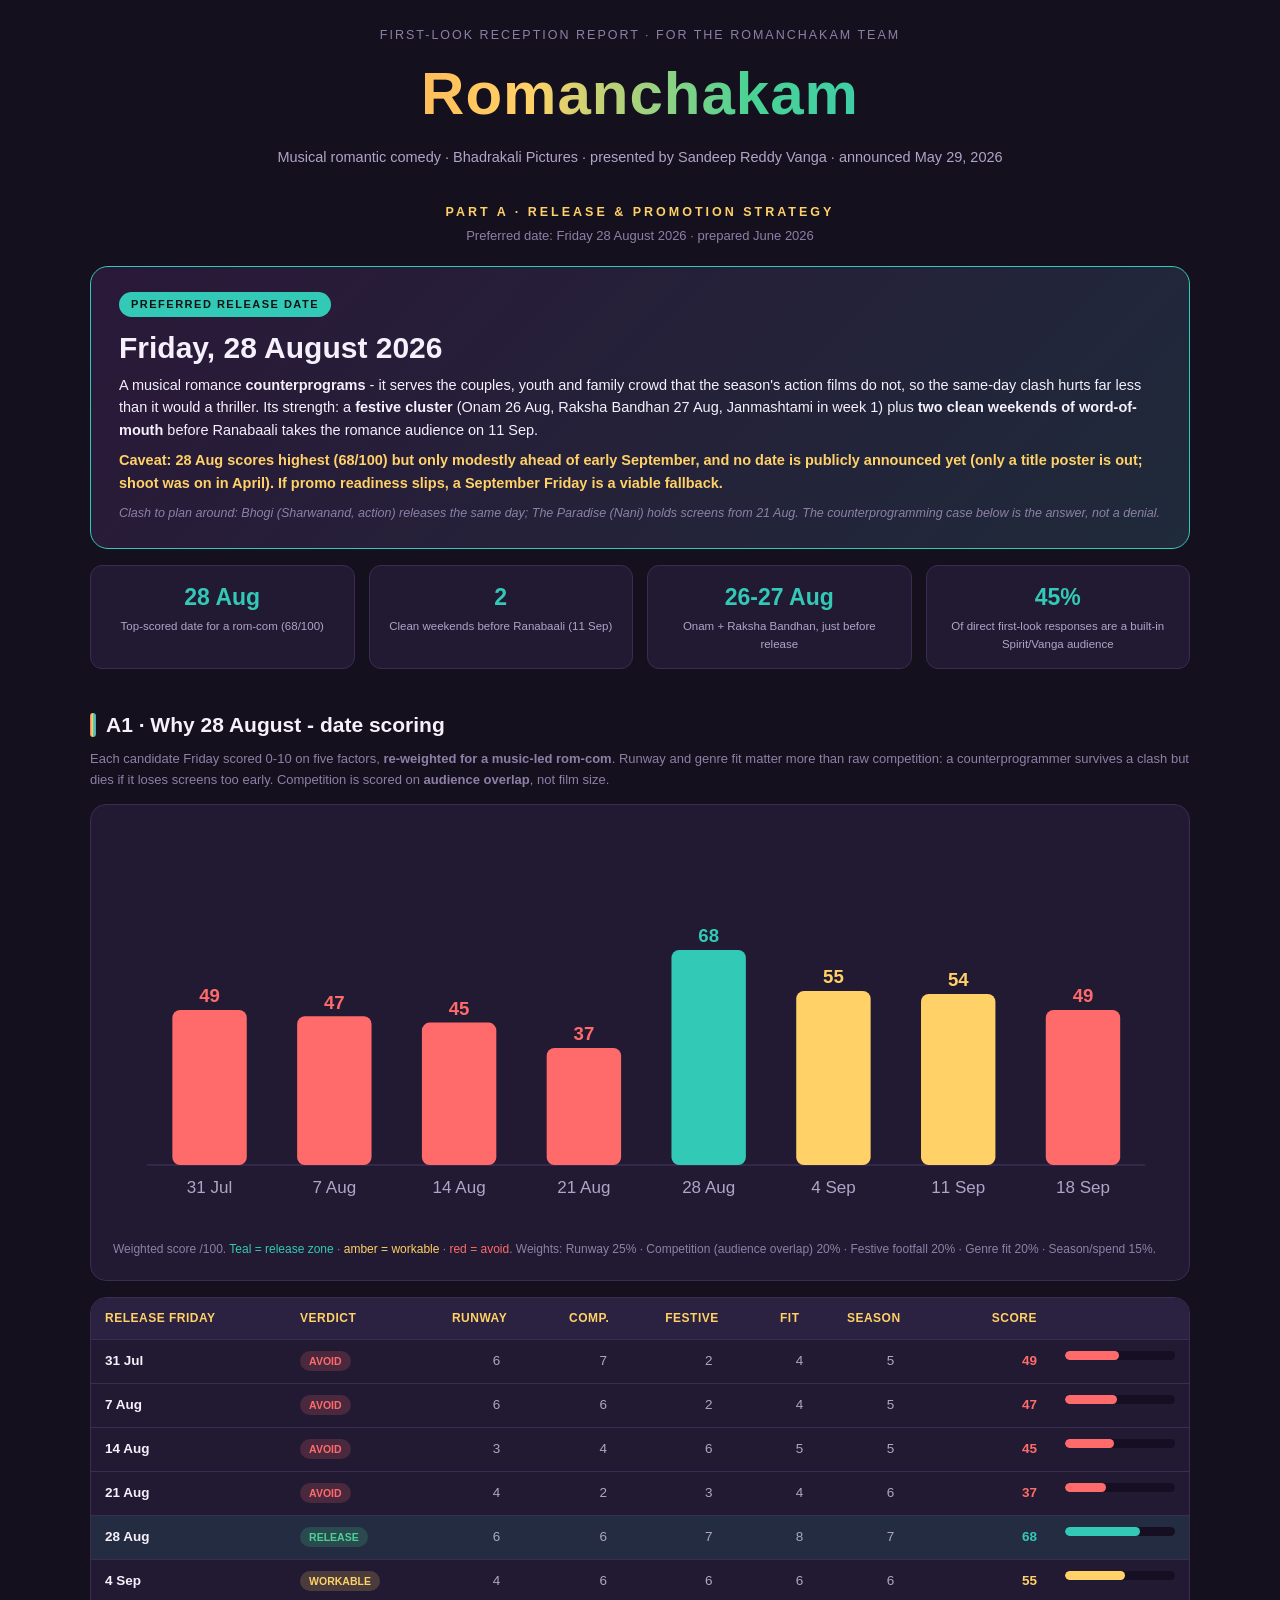
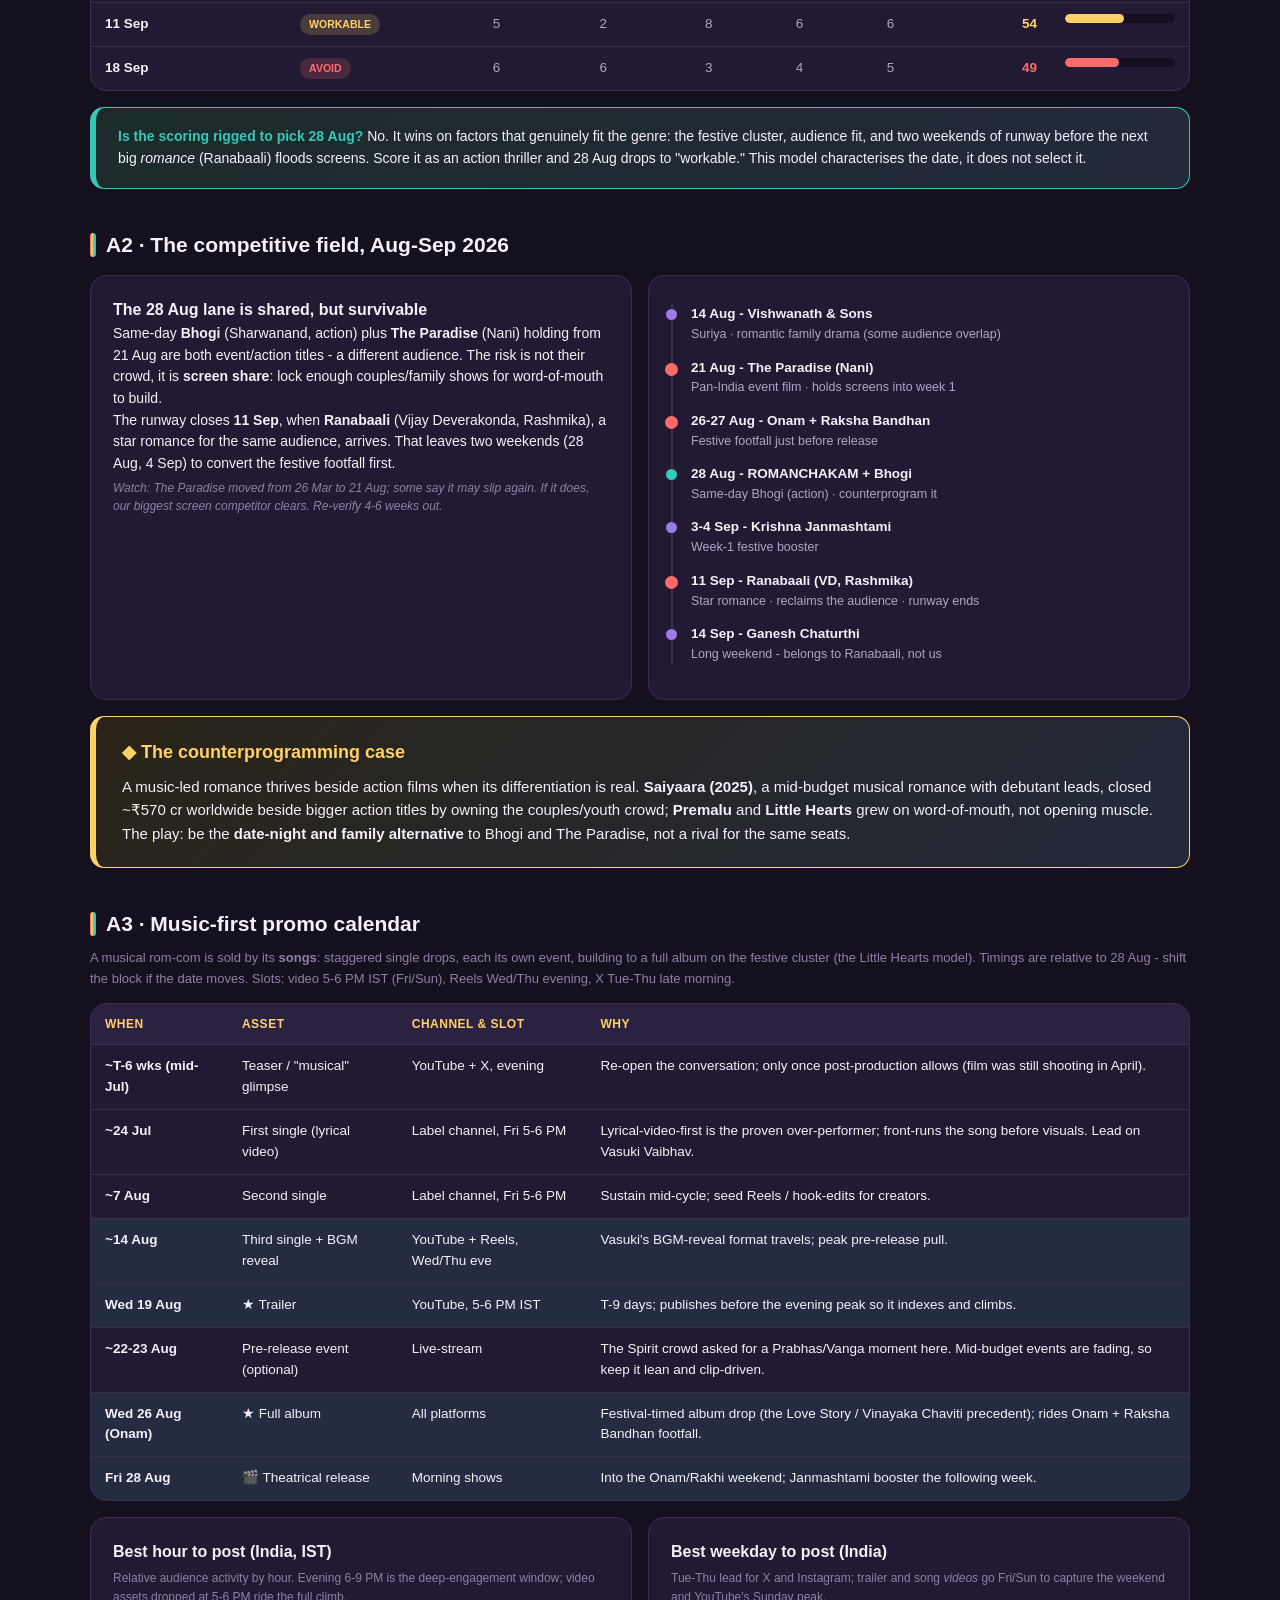
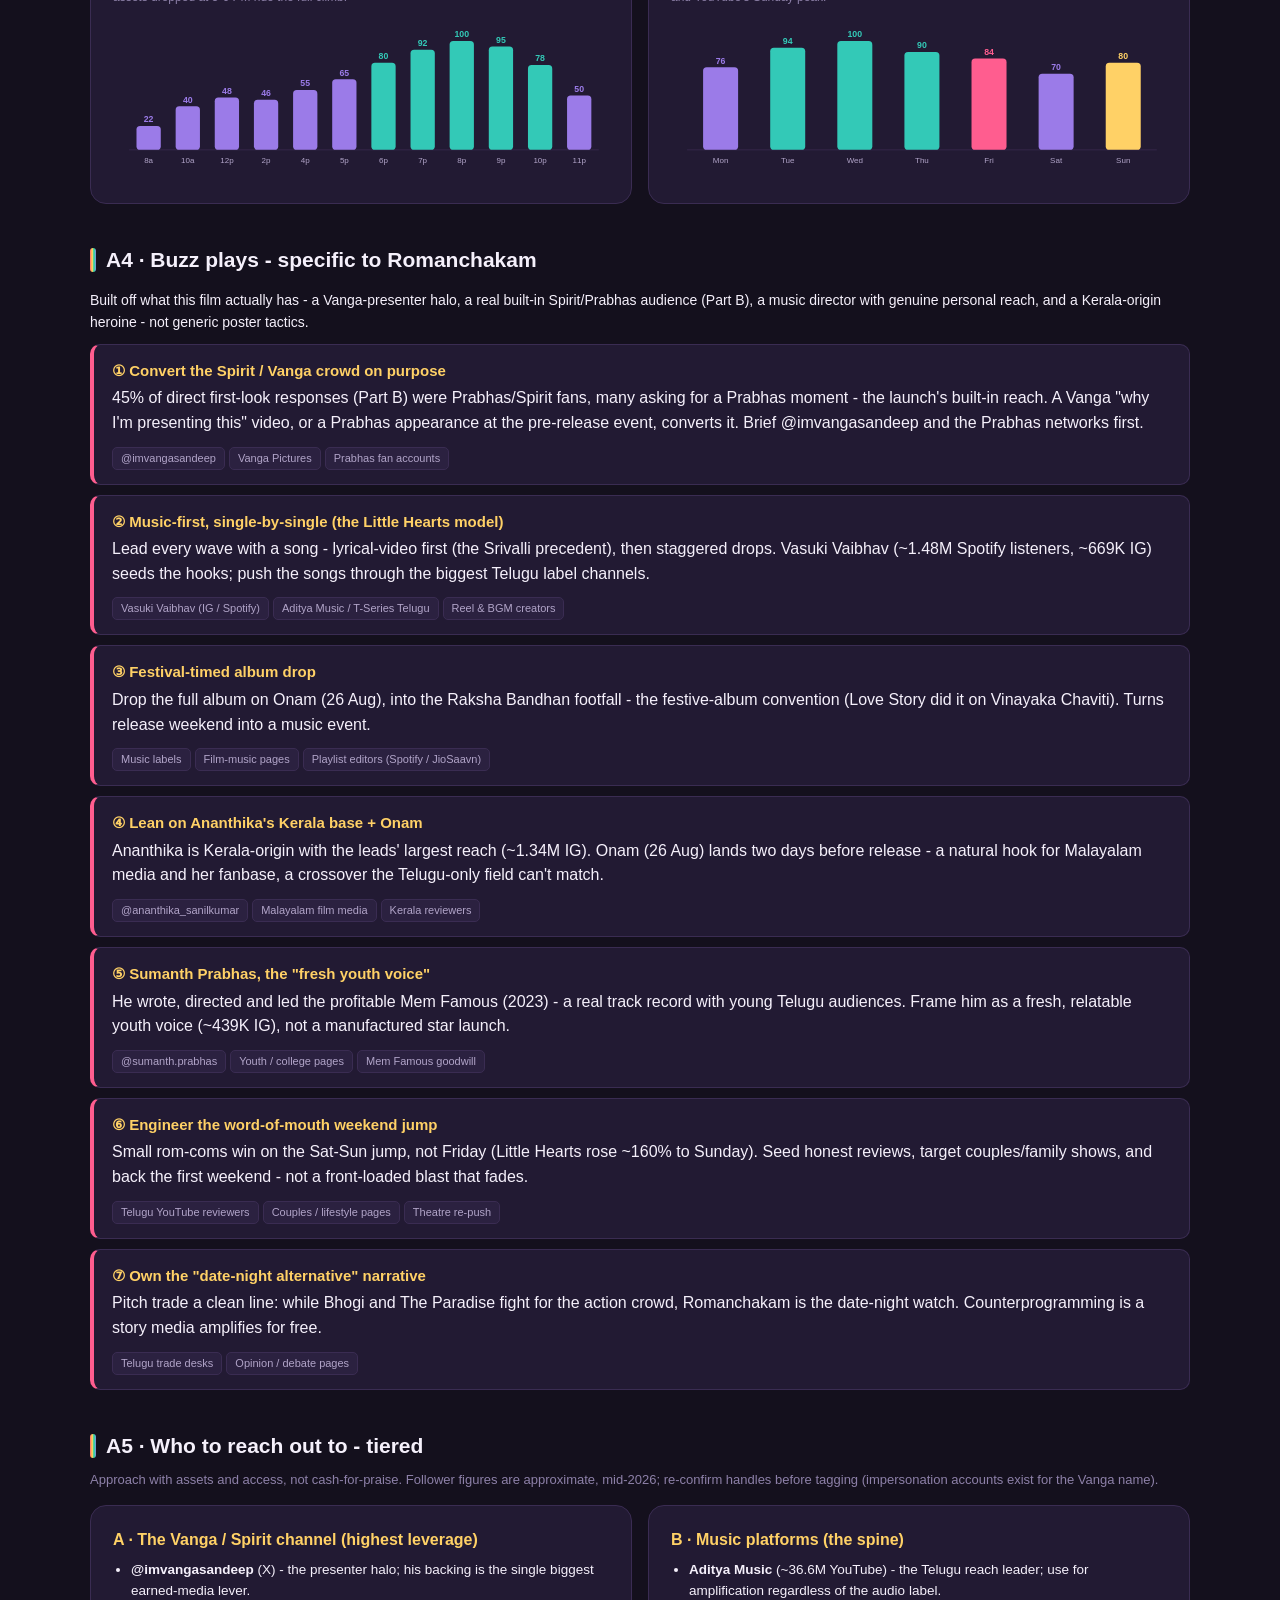
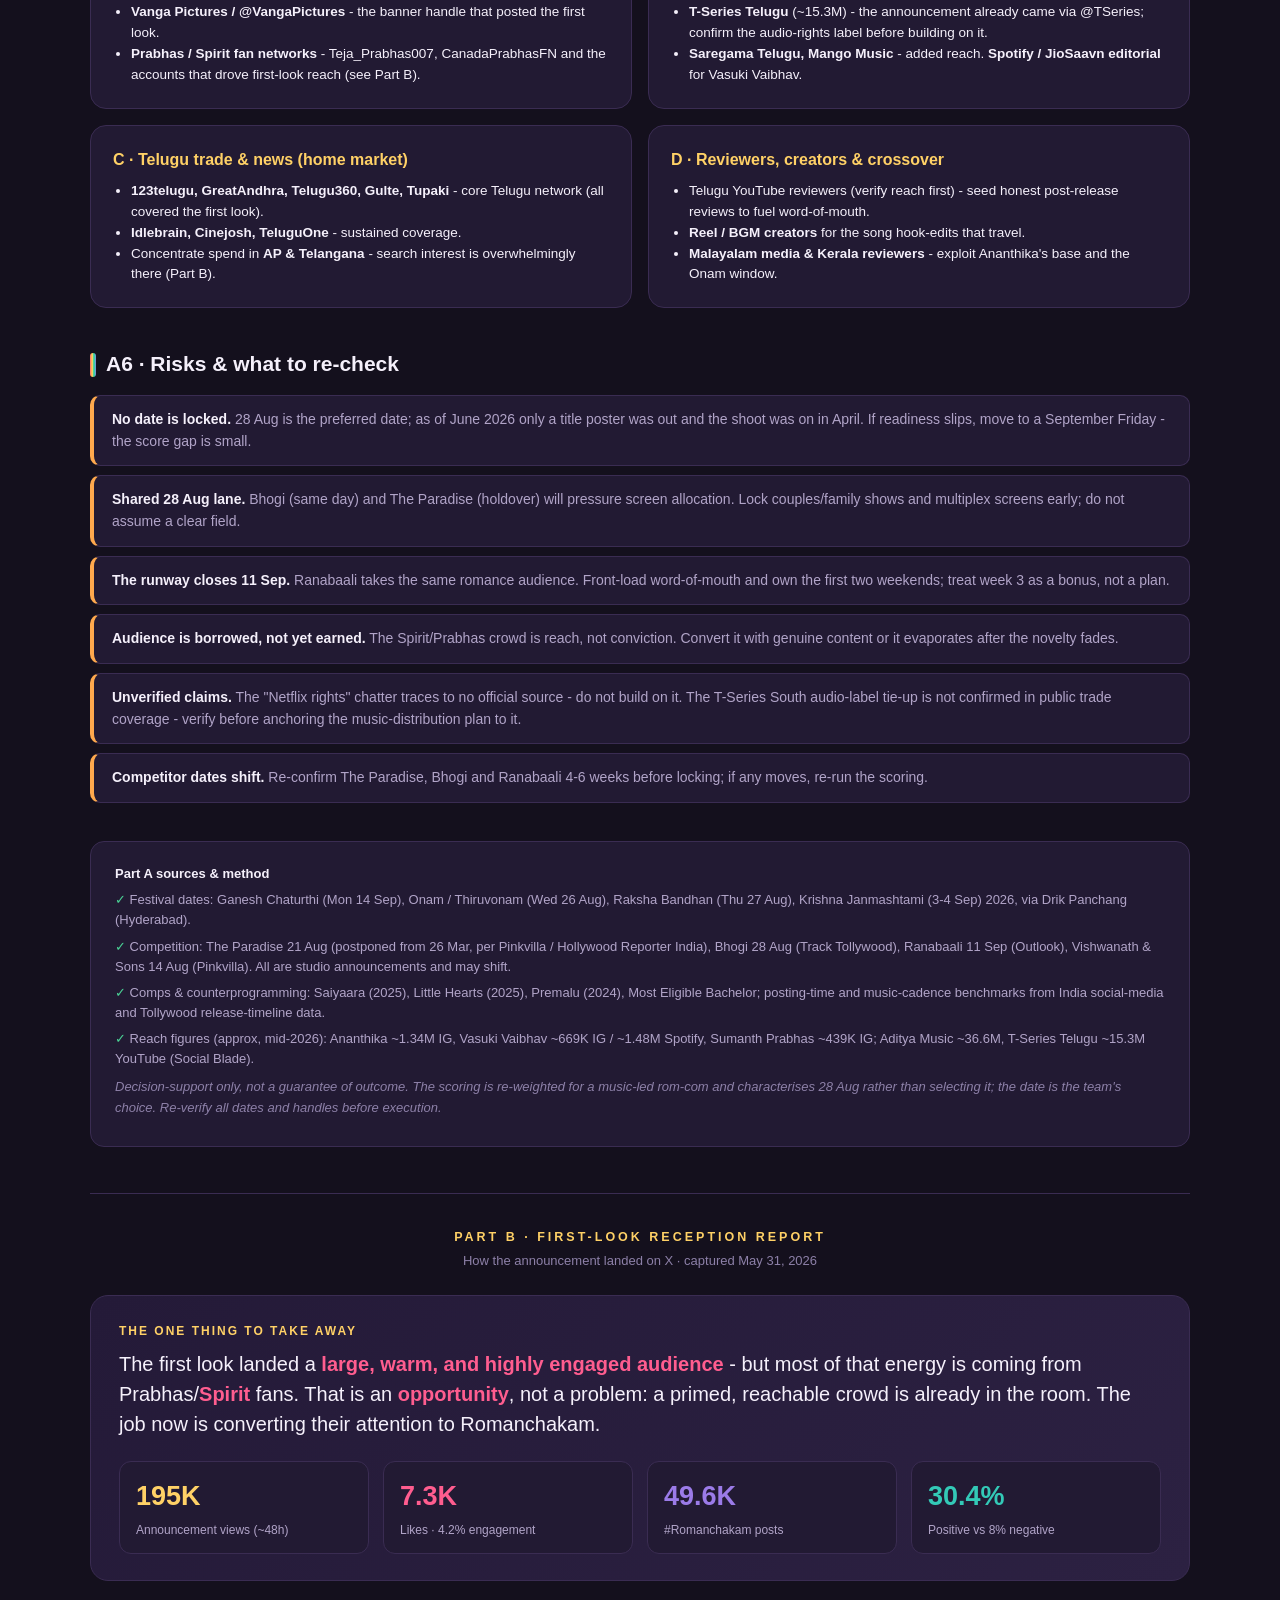
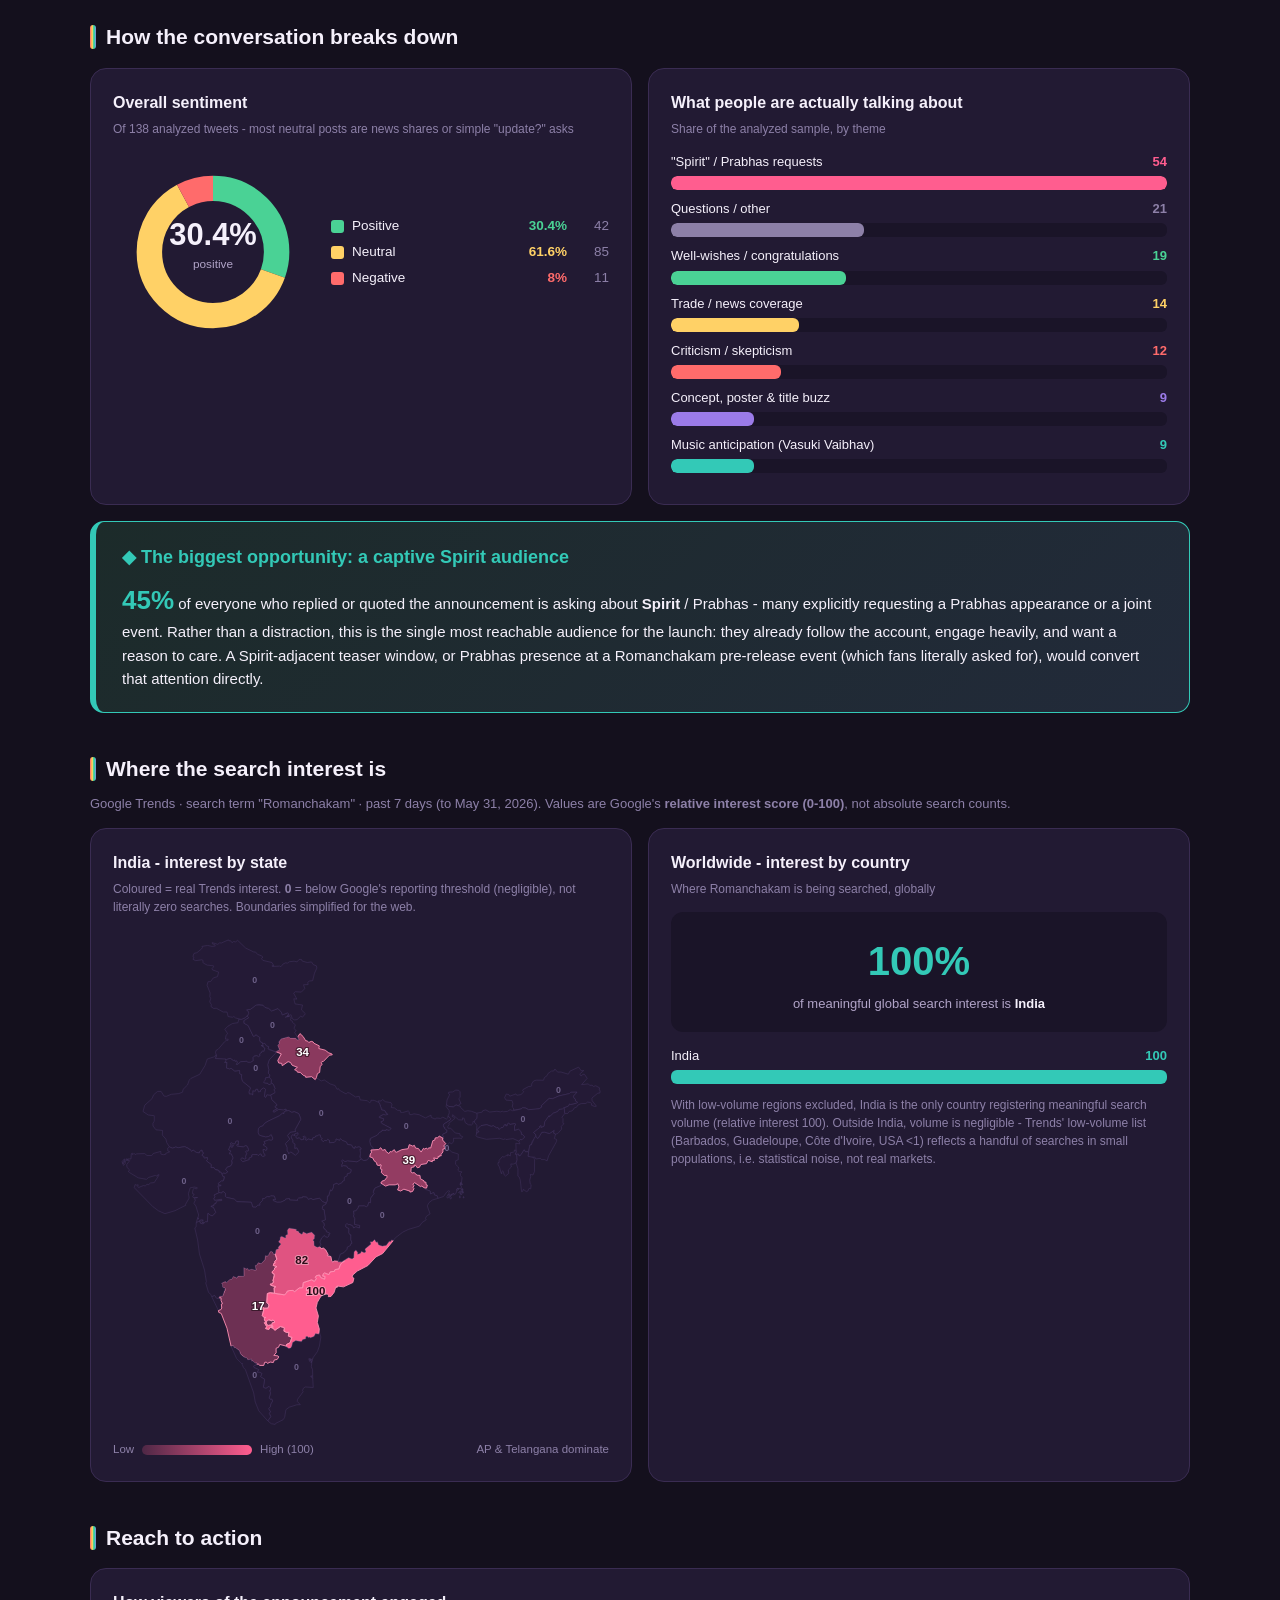
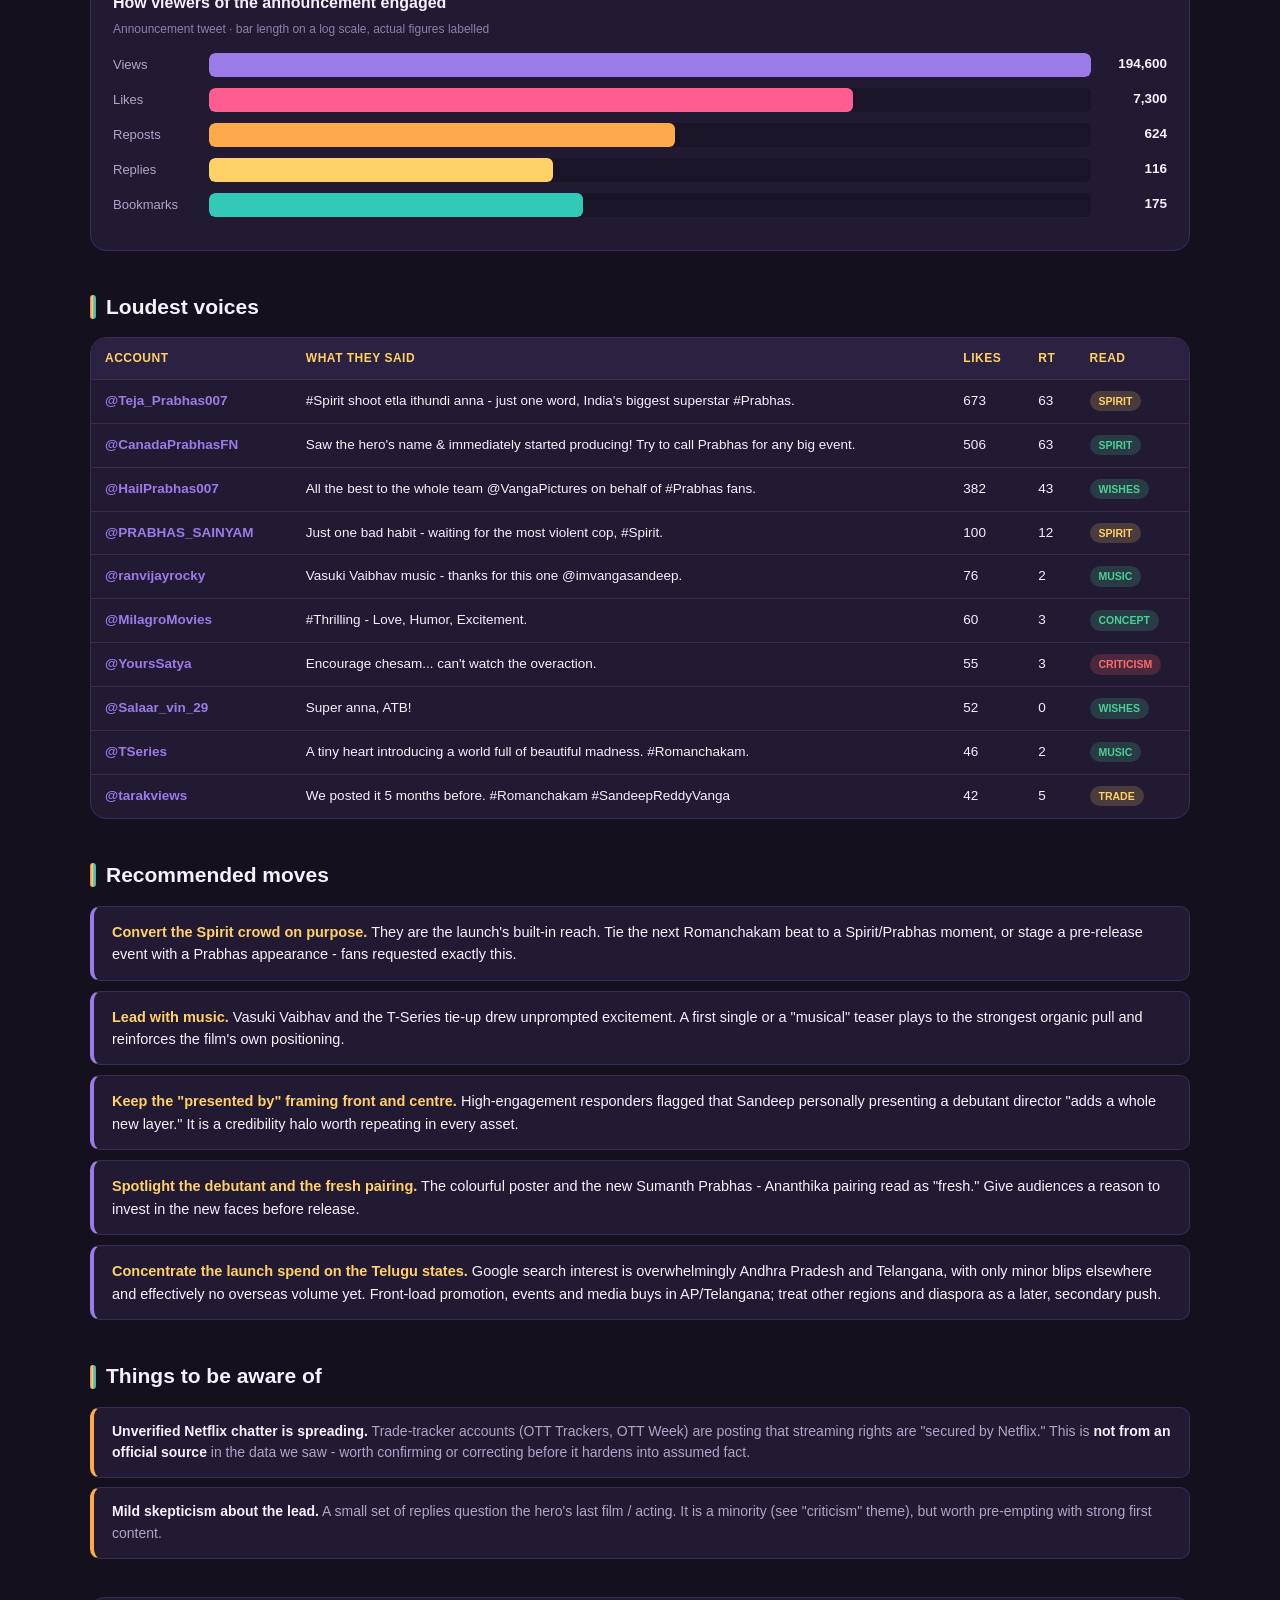
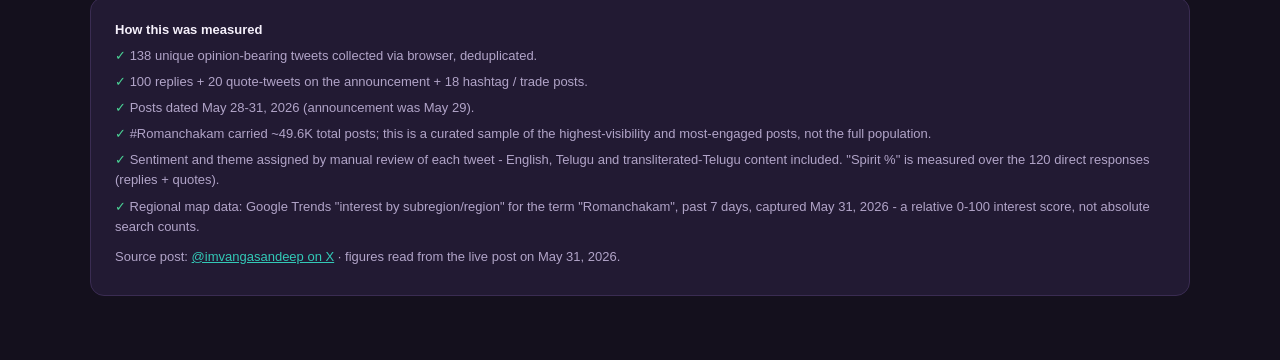
==== commit fc021681: "Add Romanchakam Part A: release & promotion strategy Add a release/promotion strategy section to the" ====
--- a/romanchakam-analysis/index.html
+++ b/romanchakam-analysis/index.html
@@ -3,7 +3,7 @@
 <head>
 <meta charset="UTF-8">
 <meta name="viewport" content="width=device-width, initial-scale=1.0">
-<title>Romanchakam · First-Look Reception Report</title>
+<title>Romanchakam · Release Strategy &amp; First-Look Reception</title>
 <style>
 :root{
   --bg:#14101d; --card:#221a33; --card2:#2b2140; --border:#3a2c52;
@@ -63,6 +63,46 @@
 .footer .row{margin-bottom:6px;}
 .check{color:var(--green);}
 a{color:var(--teal);}
+
+/* ---- Part A: release & promo strategy ---- */
+.parthead{margin:34px 0 4px;font-size:12.5px;font-weight:800;letter-spacing:3px;text-transform:uppercase;color:var(--gold);text-align:center;}
+.partsub{text-align:center;color:var(--soft);font-size:13px;margin:2px 0 6px;}
+.partrule{border:0;border-top:1px solid var(--border);margin:46px 0 0;}
+.rec{margin-top:20px;background:linear-gradient(135deg,#2a1838,#1f2a3a);border:1px solid var(--teal);border-radius:18px;padding:24px 28px;}
+.rec .reclab{display:inline-block;font-size:11px;font-weight:800;letter-spacing:1.5px;text-transform:uppercase;color:#0e1414;background:var(--teal);border-radius:20px;padding:4px 12px;}
+.rec .big{font-size:30px;font-weight:800;color:var(--text);margin:8px 0 2px;}
+.rec .alt{font-size:14.5px;color:var(--gold);font-weight:600;margin-top:8px;}
+.rec p{font-size:14.5px;}
+.rec .note{color:var(--soft);font-size:12.5px;margin-top:10px;font-style:italic;}
+.statrow{display:grid;grid-template-columns:repeat(4,1fr);gap:14px;margin-top:16px;}
+@media(max-width:780px){.statrow{grid-template-columns:1fr 1fr;}}
+.stat{background:var(--card);border:1px solid var(--border);border-radius:12px;padding:14px 16px;text-align:center;}
+.stat .n{font-size:23px;font-weight:800;color:var(--teal);}
+.stat .l{color:var(--muted);font-size:11.5px;margin-top:3px;}
+.verdict{display:inline-block;padding:2px 9px;border-radius:20px;font-size:10.5px;font-weight:700;text-transform:uppercase;white-space:nowrap;}
+.v-go{background:rgba(74,210,149,.18);color:var(--green);}
+.v-ok{background:rgba(255,209,102,.18);color:var(--gold);}
+.v-no{background:rgba(255,107,107,.18);color:var(--red);}
+td.sc{font-weight:800;text-align:right;font-variant-numeric:tabular-nums;}
+td.num{text-align:center;font-variant-numeric:tabular-nums;color:var(--muted);}
+tr.winrow td{background:rgba(51,201,183,.10);}
+.bartrack{background:#160f24;border-radius:6px;height:9px;overflow:hidden;min-width:70px;}
+.barfill{height:100%;border-radius:6px;}
+.legend{color:var(--soft);font-size:12px;margin-top:10px;}
+.tl{position:relative;margin:6px 0 0;border-left:2px solid var(--border);padding-left:18px;}
+.tl .ev{position:relative;margin:0 0 13px;}
+.tl .ev:before{content:"";position:absolute;left:-25px;top:5px;width:11px;height:11px;border-radius:50%;background:var(--violet);}
+.tl .ev.clash:before{background:var(--red);width:13px;height:13px;left:-26px;}
+.tl .ev.win:before{background:var(--teal);}
+.tl .d{font-weight:700;color:var(--text);font-size:13.5px;}
+.tl .t{font-size:12.5px;color:var(--muted);}
+.play{background:var(--card);border:1px solid var(--border);border-left:4px solid var(--pink);border-radius:10px;padding:14px 18px;margin:10px 0;}
+.play h4{font-size:15px;color:var(--gold);margin-bottom:4px;}
+.play .who{font-size:12px;color:var(--soft);margin-top:8px;}
+.tag{display:inline-block;font-size:11px;background:var(--card2);border:1px solid var(--border);color:var(--muted);border-radius:5px;padding:2px 8px;margin:3px 4px 0 0;}
+.keybox{background:linear-gradient(135deg,#231a36,#1c2533);border:1px solid var(--violet);border-left:6px solid var(--violet);border-radius:14px;padding:18px 22px;margin-top:16px;font-size:14px;}
+.keybox b{color:var(--violet);}
+.barlabel{font-size:11px;fill:var(--muted);}
 </style>
 </head>
 <body>
@@ -72,10 +112,155 @@
   <div class="title">Romanchakam</div>
   <div class="subhead">Musical romantic comedy · Bhadrakali Pictures · presented by Sandeep Reddy Vanga · announced May 29, 2026</div>
 
+  <!-- ============ PART A: RELEASE & PROMO STRATEGY ============ -->
+  <div class="parthead">Part A · Release &amp; promotion strategy</div>
+  <div class="partsub">Preferred date: Friday 28 August 2026 · prepared June 2026</div>
+
+  <!-- RECOMMENDATION -->
+  <div class="rec">
+    <span class="reclab">Preferred release date</span>
+    <div class="big">Friday, 28 August 2026</div>
+    <p>A musical romance <b>counterprograms</b> - it serves the couples, youth and family crowd that the season's action films do not, so the same-day clash hurts far less than it would a thriller. Its strength: a <b>festive cluster</b> (Onam 26 Aug, Raksha Bandhan 27 Aug, Janmashtami in week 1) plus <b>two clean weekends of word-of-mouth</b> before Ranabaali takes the romance audience on 11 Sep.</p>
+    <div class="alt">Caveat: 28 Aug scores highest (68/100) but only modestly ahead of early September, and no date is publicly announced yet (only a title poster is out; shoot was on in April). If promo readiness slips, a September Friday is a viable fallback.</div>
+    <p class="note">Clash to plan around: Bhogi (Sharwanand, action) releases the same day; The Paradise (Nani) holds screens from 21 Aug. The counterprogramming case below is the answer, not a denial.</p>
+  </div>
+  <div class="statrow">
+    <div class="stat"><div class="n">28 Aug</div><div class="l">Top-scored date for a rom-com (68/100)</div></div>
+    <div class="stat"><div class="n">2</div><div class="l">Clean weekends before Ranabaali (11 Sep)</div></div>
+    <div class="stat"><div class="n">26-27 Aug</div><div class="l">Onam + Raksha Bandhan, just before release</div></div>
+    <div class="stat"><div class="n">45%</div><div class="l">Of direct first-look responses are a built-in Spirit/Vanga audience</div></div>
+  </div>
+
+  <!-- A1 DATE SCORING -->
+  <h2 class="sec">A1 · Why 28 August - date scoring</h2>
+  <p class="note" style="color:var(--soft);font-size:13px;margin:-6px 0 14px;">Each candidate Friday scored 0-10 on five factors, <b>re-weighted for a music-led rom-com</b>. Runway and genre fit matter more than raw competition: a counterprogrammer survives a clash but dies if it loses screens too early. Competition is scored on <b>audience overlap</b>, not film size.</p>
+  <div class="cardbox">
+    <div class="chart-box" id="scoreChart" style="height:auto;"></div>
+    <div class="legend">Weighted score /100. <span style="color:var(--teal)">Teal = release zone</span> · <span style="color:var(--gold)">amber = workable</span> · <span style="color:var(--red)">red = avoid</span>. Weights: Runway 25% · Competition (audience overlap) 20% · Festive footfall 20% · Genre fit 20% · Season/spend 15%.</div>
+  </div>
+  <div class="cardbox" style="margin-top:16px;padding:0;overflow:hidden;">
+    <table id="scoreTable">
+      <thead><tr><th>Release Friday</th><th>Verdict</th><th>Runway</th><th>Comp.</th><th>Festive</th><th>Fit</th><th>Season</th><th style="text-align:right;">Score</th><th></th></tr></thead>
+      <tbody></tbody>
+    </table>
+  </div>
+  <div class="keybox" style="border-color:var(--teal);background:linear-gradient(135deg,#1c2b2a,#222a3a);"><b style="color:var(--teal);">Is the scoring rigged to pick 28 Aug?</b> No. It wins on factors that genuinely fit the genre: the festive cluster, audience fit, and two weekends of runway before the next big <i>romance</i> (Ranabaali) floods screens. Score it as an action thriller and 28 Aug drops to "workable." This model characterises the date, it does not select it.</div>
+
+  <!-- A2 COMPETITIVE FIELD -->
+  <h2 class="sec">A2 · The competitive field, Aug-Sep 2026</h2>
+  <div class="two">
+    <div class="cardbox">
+      <h3>The 28 Aug lane is shared, but survivable</h3>
+      <p style="font-size:14px;">Same-day <b>Bhogi</b> (Sharwanand, action) plus <b>The Paradise</b> (Nani) holding from 21 Aug are both event/action titles - a different audience. The risk is not their crowd, it is <b>screen share</b>: lock enough couples/family shows for word-of-mouth to build.</p>
+      <p style="font-size:14px;">The runway closes <b>11 Sep</b>, when <b>Ranabaali</b> (Vijay Deverakonda, Rashmika), a star romance for the same audience, arrives. That leaves two weekends (28 Aug, 4 Sep) to convert the festive footfall first.</p>
+      <p class="note" style="font-style:italic;">Watch: The Paradise moved from 26 Mar to 21 Aug; some say it may slip again. If it does, our biggest screen competitor clears. Re-verify 4-6 weeks out.</p>
+    </div>
+    <div class="cardbox">
+      <div class="tl">
+        <div class="ev"><div class="d">14 Aug - Vishwanath &amp; Sons</div><div class="t">Suriya · romantic family drama (some audience overlap)</div></div>
+        <div class="ev clash"><div class="d">21 Aug - The Paradise (Nani)</div><div class="t">Pan-India event film · holds screens into week 1</div></div>
+        <div class="ev clash"><div class="d">26-27 Aug - Onam + Raksha Bandhan</div><div class="t">Festive footfall just before release</div></div>
+        <div class="ev win"><div class="d">28 Aug - ROMANCHAKAM + Bhogi</div><div class="t">Same-day Bhogi (action) · counterprogram it</div></div>
+        <div class="ev"><div class="d">3-4 Sep - Krishna Janmashtami</div><div class="t">Week-1 festive booster</div></div>
+        <div class="ev clash"><div class="d">11 Sep - Ranabaali (VD, Rashmika)</div><div class="t">Star romance · reclaims the audience · runway ends</div></div>
+        <div class="ev"><div class="d">14 Sep - Ganesh Chaturthi</div><div class="t">Long weekend - belongs to Ranabaali, not us</div></div>
+      </div>
+    </div>
+  </div>
+  <div class="callout" style="border-color:var(--gold);background:linear-gradient(135deg,#2a2418,#222a3a);">
+    <h3 style="color:var(--gold);">◆ The counterprogramming case</h3>
+    <p>A music-led romance thrives beside action films when its differentiation is real. <b>Saiyaara (2025)</b>, a mid-budget musical romance with debutant leads, closed ~₹570 cr worldwide beside bigger action titles by owning the couples/youth crowd; <b>Premalu</b> and <b>Little Hearts</b> grew on word-of-mouth, not opening muscle. The play: be the <b>date-night and family alternative</b> to Bhogi and The Paradise, not a rival for the same seats.</p>
+  </div>
+
+  <!-- A3 PROMO CALENDAR -->
+  <h2 class="sec">A3 · Music-first promo calendar</h2>
+  <p class="note" style="color:var(--soft);font-size:13px;margin:-6px 0 14px;">A musical rom-com is sold by its <b>songs</b>: staggered single drops, each its own event, building to a full album on the festive cluster (the Little Hearts model). Timings are relative to 28 Aug - shift the block if the date moves. Slots: video 5-6 PM IST (Fri/Sun), Reels Wed/Thu evening, X Tue-Thu late morning.</p>
+  <div class="cardbox" style="padding:0;overflow:hidden;">
+    <table>
+      <thead><tr><th>When</th><th>Asset</th><th>Channel &amp; slot</th><th>Why</th></tr></thead>
+      <tbody>
+        <tr><td><b>~T-6 wks (mid-Jul)</b></td><td>Teaser / "musical" glimpse</td><td>YouTube + X, evening</td><td>Re-open the conversation; only once post-production allows (film was still shooting in April).</td></tr>
+        <tr><td><b>~24 Jul</b></td><td>First single (lyrical video)</td><td>Label channel, Fri 5-6 PM</td><td>Lyrical-video-first is the proven over-performer; front-runs the song before visuals. Lead on Vasuki Vaibhav.</td></tr>
+        <tr><td><b>~7 Aug</b></td><td>Second single</td><td>Label channel, Fri 5-6 PM</td><td>Sustain mid-cycle; seed Reels / hook-edits for creators.</td></tr>
+        <tr class="winrow"><td><b>~14 Aug</b></td><td>Third single + BGM reveal</td><td>YouTube + Reels, Wed/Thu eve</td><td>Vasuki's BGM-reveal format travels; peak pre-release pull.</td></tr>
+        <tr class="winrow"><td><b>Wed 19 Aug</b></td><td>★ Trailer</td><td>YouTube, 5-6 PM IST</td><td>T-9 days; publishes before the evening peak so it indexes and climbs.</td></tr>
+        <tr><td><b>~22-23 Aug</b></td><td>Pre-release event (optional)</td><td>Live-stream</td><td>The Spirit crowd asked for a Prabhas/Vanga moment here. Mid-budget events are fading, so keep it lean and clip-driven.</td></tr>
+        <tr class="winrow"><td><b>Wed 26 Aug (Onam)</b></td><td>★ Full album</td><td>All platforms</td><td>Festival-timed album drop (the Love Story / Vinayaka Chaviti precedent); rides Onam + Raksha Bandhan footfall.</td></tr>
+        <tr class="winrow"><td><b>Fri 28 Aug</b></td><td>🎬 Theatrical release</td><td>Morning shows</td><td>Into the Onam/Rakhi weekend; Janmashtami booster the following week.</td></tr>
+      </tbody>
+    </table>
+  </div>
+  <div class="two" style="margin-top:16px;">
+    <div class="cardbox"><h3>Best hour to post (India, IST)</h3><p class="note">Relative audience activity by hour. Evening 6-9 PM is the deep-engagement window; video assets dropped at 5-6 PM ride the full climb.</p><div class="chart-box" id="hourChart" style="height:auto;"></div></div>
+    <div class="cardbox"><h3>Best weekday to post (India)</h3><p class="note">Tue-Thu lead for X and Instagram; trailer and song <i>videos</i> go Fri/Sun to capture the weekend and YouTube's Sunday peak.</p><div class="chart-box" id="dayChart" style="height:auto;"></div></div>
+  </div>
+
+  <!-- A4 BUZZ PLAYS -->
+  <h2 class="sec">A4 · Buzz plays - specific to Romanchakam</h2>
+  <p style="font-size:14px;">Built off what this film actually has - a Vanga-presenter halo, a real built-in Spirit/Prabhas audience (Part B), a music director with genuine personal reach, and a Kerala-origin heroine - not generic poster tactics.</p>
+  <div class="play"><h4>① Convert the Spirit / Vanga crowd on purpose</h4>45% of direct first-look responses (Part B) were Prabhas/Spirit fans, many asking for a Prabhas moment - the launch's built-in reach. A Vanga "why I'm presenting this" video, or a Prabhas appearance at the pre-release event, converts it. Brief @imvangasandeep and the Prabhas networks first.<div class="who"><span class="tag">@imvangasandeep</span><span class="tag">Vanga Pictures</span><span class="tag">Prabhas fan accounts</span></div></div>
+  <div class="play"><h4>② Music-first, single-by-single (the Little Hearts model)</h4>Lead every wave with a song - lyrical-video first (the Srivalli precedent), then staggered drops. Vasuki Vaibhav (~1.48M Spotify listeners, ~669K IG) seeds the hooks; push the songs through the biggest Telugu label channels.<div class="who"><span class="tag">Vasuki Vaibhav (IG / Spotify)</span><span class="tag">Aditya Music / T-Series Telugu</span><span class="tag">Reel &amp; BGM creators</span></div></div>
+  <div class="play"><h4>③ Festival-timed album drop</h4>Drop the full album on Onam (26 Aug), into the Raksha Bandhan footfall - the festive-album convention (Love Story did it on Vinayaka Chaviti). Turns release weekend into a music event.<div class="who"><span class="tag">Music labels</span><span class="tag">Film-music pages</span><span class="tag">Playlist editors (Spotify / JioSaavn)</span></div></div>
+  <div class="play"><h4>④ Lean on Ananthika's Kerala base + Onam</h4>Ananthika is Kerala-origin with the leads' largest reach (~1.34M IG). Onam (26 Aug) lands two days before release - a natural hook for Malayalam media and her fanbase, a crossover the Telugu-only field can't match.<div class="who"><span class="tag">@ananthika_sanilkumar</span><span class="tag">Malayalam film media</span><span class="tag">Kerala reviewers</span></div></div>
+  <div class="play"><h4>⑤ Sumanth Prabhas, the "fresh youth voice"</h4>He wrote, directed and led the profitable Mem Famous (2023) - a real track record with young Telugu audiences. Frame him as a fresh, relatable youth voice (~439K IG), not a manufactured star launch.<div class="who"><span class="tag">@sumanth.prabhas</span><span class="tag">Youth / college pages</span><span class="tag">Mem Famous goodwill</span></div></div>
+  <div class="play"><h4>⑥ Engineer the word-of-mouth weekend jump</h4>Small rom-coms win on the Sat-Sun jump, not Friday (Little Hearts rose ~160% to Sunday). Seed honest reviews, target couples/family shows, and back the first weekend - not a front-loaded blast that fades.<div class="who"><span class="tag">Telugu YouTube reviewers</span><span class="tag">Couples / lifestyle pages</span><span class="tag">Theatre re-push</span></div></div>
+  <div class="play"><h4>⑦ Own the "date-night alternative" narrative</h4>Pitch trade a clean line: while Bhogi and The Paradise fight for the action crowd, Romanchakam is the date-night watch. Counterprogramming is a story media amplifies for free.<div class="who"><span class="tag">Telugu trade desks</span><span class="tag">Opinion / debate pages</span></div></div>
+
+  <!-- A5 OUTREACH -->
+  <h2 class="sec">A5 · Who to reach out to - tiered</h2>
+  <p class="note" style="color:var(--soft);font-size:13px;margin:-6px 0 14px;">Approach with assets and access, not cash-for-praise. Follower figures are approximate, mid-2026; re-confirm handles before tagging (impersonation accounts exist for the Vanga name).</p>
+  <div class="two">
+    <div class="cardbox"><h3 style="color:var(--gold);">A · The Vanga / Spirit channel (highest leverage)</h3><ul style="margin:8px 0 0 18px;font-size:13.5px;">
+      <li><b>@imvangasandeep</b> (X) - the presenter halo; his backing is the single biggest earned-media lever.</li>
+      <li><b>Vanga Pictures / @VangaPictures</b> - the banner handle that posted the first look.</li>
+      <li><b>Prabhas / Spirit fan networks</b> - Teja_Prabhas007, CanadaPrabhasFN and the accounts that drove first-look reach (see Part B).</li>
+    </ul></div>
+    <div class="cardbox"><h3 style="color:var(--gold);">B · Music platforms (the spine)</h3><ul style="margin:8px 0 0 18px;font-size:13.5px;">
+      <li><b>Aditya Music</b> (~36.6M YouTube) - the Telugu reach leader; use for amplification regardless of the audio label.</li>
+      <li><b>T-Series Telugu</b> (~15.3M) - the announcement already came via @TSeries; confirm the audio-rights label before building on it.</li>
+      <li><b>Saregama Telugu, Mango Music</b> - added reach. <b>Spotify / JioSaavn editorial</b> for Vasuki Vaibhav.</li>
+    </ul></div>
+    <div class="cardbox"><h3 style="color:var(--gold);">C · Telugu trade &amp; news (home market)</h3><ul style="margin:8px 0 0 18px;font-size:13.5px;">
+      <li><b>123telugu, GreatAndhra, Telugu360, Gulte, Tupaki</b> - core Telugu network (all covered the first look).</li>
+      <li><b>Idlebrain, Cinejosh, TeluguOne</b> - sustained coverage.</li>
+      <li>Concentrate spend in <b>AP &amp; Telangana</b> - search interest is overwhelmingly there (Part B).</li>
+    </ul></div>
+    <div class="cardbox"><h3 style="color:var(--gold);">D · Reviewers, creators &amp; crossover</h3><ul style="margin:8px 0 0 18px;font-size:13.5px;">
+      <li>Telugu YouTube reviewers (verify reach first) - seed honest post-release reviews to fuel word-of-mouth.</li>
+      <li><b>Reel / BGM creators</b> for the song hook-edits that travel.</li>
+      <li><b>Malayalam media &amp; Kerala reviewers</b> - exploit Ananthika's base and the Onam window.</li>
+    </ul></div>
+  </div>
+
+  <!-- A6 RISKS -->
+  <h2 class="sec">A6 · Risks &amp; what to re-check</h2>
+  <ul class="watch">
+    <li><b>No date is locked.</b> 28 Aug is the preferred date; as of June 2026 only a title poster was out and the shoot was on in April. If readiness slips, move to a September Friday - the score gap is small.</li>
+    <li><b>Shared 28 Aug lane.</b> Bhogi (same day) and The Paradise (holdover) will pressure screen allocation. Lock couples/family shows and multiplex screens early; do not assume a clear field.</li>
+    <li><b>The runway closes 11 Sep.</b> Ranabaali takes the same romance audience. Front-load word-of-mouth and own the first two weekends; treat week 3 as a bonus, not a plan.</li>
+    <li><b>Audience is borrowed, not yet earned.</b> The Spirit/Prabhas crowd is reach, not conviction. Convert it with genuine content or it evaporates after the novelty fades.</li>
+    <li><b>Unverified claims.</b> The "Netflix rights" chatter traces to no official source - do not build on it. The T-Series South audio-label tie-up is not confirmed in public trade coverage - verify before anchoring the music-distribution plan to it.</li>
+    <li><b>Competitor dates shift.</b> Re-confirm The Paradise, Bhogi and Ranabaali 4-6 weeks before locking; if any moves, re-run the scoring.</li>
+  </ul>
+
+  <!-- PART A SOURCES -->
+  <div class="footer">
+    <div class="row"><b>Part A sources &amp; method</b></div>
+    <div class="row"><span class="check">✓</span> Festival dates: Ganesh Chaturthi (Mon 14 Sep), Onam / Thiruvonam (Wed 26 Aug), Raksha Bandhan (Thu 27 Aug), Krishna Janmashtami (3-4 Sep) 2026, via Drik Panchang (Hyderabad).</div>
+    <div class="row"><span class="check">✓</span> Competition: The Paradise 21 Aug (postponed from 26 Mar, per Pinkvilla / Hollywood Reporter India), Bhogi 28 Aug (Track Tollywood), Ranabaali 11 Sep (Outlook), Vishwanath &amp; Sons 14 Aug (Pinkvilla). All are studio announcements and may shift.</div>
+    <div class="row"><span class="check">✓</span> Comps &amp; counterprogramming: Saiyaara (2025), Little Hearts (2025), Premalu (2024), Most Eligible Bachelor; posting-time and music-cadence benchmarks from India social-media and Tollywood release-timeline data.</div>
+    <div class="row"><span class="check">✓</span> Reach figures (approx, mid-2026): Ananthika ~1.34M IG, Vasuki Vaibhav ~669K IG / ~1.48M Spotify, Sumanth Prabhas ~439K IG; Aditya Music ~36.6M, T-Series Telugu ~15.3M YouTube (Social Blade).</div>
+    <div class="row" style="margin-top:8px;font-style:italic;color:var(--soft);">Decision-support only, not a guarantee of outcome. The scoring is re-weighted for a music-led rom-com and characterises 28 Aug rather than selecting it; the date is the team's choice. Re-verify all dates and handles before execution.</div>
+  </div>
+
+  <hr class="partrule">
+  <div class="parthead">Part B · First-look reception report</div>
+  <div class="partsub">How the announcement landed on X · captured May 31, 2026</div>
+
   <!-- EXECUTIVE SUMMARY -->
   <div class="exec">
     <div class="lab">The one thing to take away</div>
-    <div class="take">The first look landed a <b>large, warm, and highly engaged audience</b> — but most of that energy is coming from Prabhas/<b>Spirit</b> fans. That is an <b>opportunity</b>, not a problem: a primed, reachable crowd is already in the room. The job now is converting their attention to Romanchakam.</div>
+    <div class="take">The first look landed a <b>large, warm, and highly engaged audience</b> - but most of that energy is coming from Prabhas/<b>Spirit</b> fans. That is an <b>opportunity</b>, not a problem: a primed, reachable crowd is already in the room. The job now is converting their attention to Romanchakam.</div>
     <div class="chips">
       <div class="chip"><div class="n" id="c-views"></div><div class="t">Announcement views (~48h)</div></div>
       <div class="chip"><div class="n pink" id="c-likes"></div><div class="t">Likes · <span id="c-eng"></span> engagement</div></div>
@@ -102,20 +287,20 @@
   <!-- OPPORTUNITY -->
   <div class="callout">
     <h3>◆ The biggest opportunity: a captive Spirit audience</h3>
-    <p><span class="big" id="spirit-pct"></span> of everyone who replied or quoted the announcement is asking about <b>Spirit</b> / Prabhas — many explicitly requesting a Prabhas appearance or a joint event. Rather than a distraction, this is the single most reachable audience for the launch: they already follow the account, engage heavily, and want a reason to care. A Spirit-adjacent teaser window, or Prabhas presence at a Romanchakam pre-release event (which fans literally asked for), would convert that attention directly.</p>
+    <p><span class="big" id="spirit-pct"></span> of everyone who replied or quoted the announcement is asking about <b>Spirit</b> / Prabhas - many explicitly requesting a Prabhas appearance or a joint event. Rather than a distraction, this is the single most reachable audience for the launch: they already follow the account, engage heavily, and want a reason to care. A Spirit-adjacent teaser window, or Prabhas presence at a Romanchakam pre-release event (which fans literally asked for), would convert that attention directly.</p>
   </div>
 
   <!-- SEARCH GEOGRAPHY -->
   <h2 class="sec">Where the search interest is</h2>
-  <p class="note" style="color:var(--soft);font-size:13px;margin:-6px 0 14px;">Google Trends · search term "Romanchakam" · past 7 days (to May 31, 2026). Values are Google's <b>relative interest score (0–100)</b>, not absolute search counts.</p>
+  <p class="note" style="color:var(--soft);font-size:13px;margin:-6px 0 14px;">Google Trends · search term "Romanchakam" · past 7 days (to May 31, 2026). Values are Google's <b>relative interest score (0-100)</b>, not absolute search counts.</p>
   <div class="two">
     <div class="cardbox">
-      <h3>India — interest by state</h3>
+      <h3>India - interest by state</h3>
       <p class="note">Coloured = real Trends interest. <b>0</b> = below Google's reporting threshold (negligible), not literally zero searches. Boundaries simplified for the web.</p>
       <div id="indiaMap"></div>
     </div>
     <div class="cardbox">
-      <h3>Worldwide — interest by country</h3>
+      <h3>Worldwide - interest by country</h3>
       <p class="note">Where Romanchakam is being searched, globally</p>
       <div id="worldBox"></div>
     </div>
@@ -141,17 +326,17 @@
   <!-- RECOMMENDATIONS -->
   <h2 class="sec">Recommended moves</h2>
   <ul class="recs">
-    <li><b>Convert the Spirit crowd on purpose.</b> They are the launch's built-in reach. Tie the next Romanchakam beat to a Spirit/Prabhas moment, or stage a pre-release event with a Prabhas appearance — fans requested exactly this.</li>
+    <li><b>Convert the Spirit crowd on purpose.</b> They are the launch's built-in reach. Tie the next Romanchakam beat to a Spirit/Prabhas moment, or stage a pre-release event with a Prabhas appearance - fans requested exactly this.</li>
     <li><b>Lead with music.</b> Vasuki Vaibhav and the T-Series tie-up drew unprompted excitement. A first single or a "musical" teaser plays to the strongest organic pull and reinforces the film's own positioning.</li>
     <li><b>Keep the "presented by" framing front and centre.</b> High-engagement responders flagged that Sandeep personally presenting a debutant director "adds a whole new layer." It is a credibility halo worth repeating in every asset.</li>
-    <li><b>Spotlight the debutant and the fresh pairing.</b> The colourful poster and the new Sumanth Prabhas–Ananthika pairing read as "fresh." Give audiences a reason to invest in the new faces before release.</li>
+    <li><b>Spotlight the debutant and the fresh pairing.</b> The colourful poster and the new Sumanth Prabhas - Ananthika pairing read as "fresh." Give audiences a reason to invest in the new faces before release.</li>
     <li><b>Concentrate the launch spend on the Telugu states.</b> Google search interest is overwhelmingly Andhra Pradesh and Telangana, with only minor blips elsewhere and effectively no overseas volume yet. Front-load promotion, events and media buys in AP/Telangana; treat other regions and diaspora as a later, secondary push.</li>
   </ul>
 
   <!-- THINGS TO BE AWARE OF -->
   <h2 class="sec">Things to be aware of</h2>
   <ul class="watch">
-    <li><b>Unverified Netflix chatter is spreading.</b> Trade-tracker accounts (OTT Trackers, OTT Week) are posting that streaming rights are "secured by Netflix." This is <b>not from an official source</b> in the data we saw — worth confirming or correcting before it hardens into assumed fact.</li>
+    <li><b>Unverified Netflix chatter is spreading.</b> Trade-tracker accounts (OTT Trackers, OTT Week) are posting that streaming rights are "secured by Netflix." This is <b>not from an official source</b> in the data we saw - worth confirming or correcting before it hardens into assumed fact.</li>
     <li><b>Mild skepticism about the lead.</b> A small set of replies question the hero's last film / acting. It is a minority (see "criticism" theme), but worth pre-empting with strong first content.</li>
   </ul>
 
@@ -163,7 +348,7 @@
     <div class="row"><span class="check">✓</span> <span id="m-window"></span></div>
     <div class="row"><span class="check">✓</span> <span id="m-trend"></span></div>
     <div class="row"><span class="check">✓</span> <span id="m-method"></span></div>
-    <div class="row"><span class="check">✓</span> Regional map data: Google Trends "interest by subregion/region" for the term "Romanchakam", past 7 days, captured May 31, 2026 — a relative 0–100 interest score, not absolute search counts.</div>
+    <div class="row"><span class="check">✓</span> Regional map data: Google Trends "interest by subregion/region" for the term "Romanchakam", past 7 days, captured May 31, 2026 - a relative 0-100 interest score, not absolute search counts.</div>
     <div class="row" style="margin-top:10px;">Source post: <a href="https://x.com/imvangasandeep/status/2060323229768749264" target="_blank">@imvangasandeep on X</a> · figures read from the live post on May 31, 2026.</div>
   </div>
 
@@ -178,12 +363,12 @@
     "\"Spirit\" / Prabhas requests":54,"Questions / other":21,"Well-wishes / congratulations":19,
     "Trade / news coverage":14,"Criticism / skepticism":12,"Concept, poster & title buzz":9,"Music anticipation (Vasuki Vaibhav)":9},
   top_contributors:[
-    {handle:"Teja_Prabhas007",text:"#Spirit shoot etla ithundi anna — just one word, India's biggest superstar #Prabhas.",likes:673,reposts:63,sentiment:"neu",read:"Spirit"},
+    {handle:"Teja_Prabhas007",text:"#Spirit shoot etla ithundi anna - just one word, India's biggest superstar #Prabhas.",likes:673,reposts:63,sentiment:"neu",read:"Spirit"},
     {handle:"CanadaPrabhasFN",text:"Saw the hero's name & immediately started producing! Try to call Prabhas for any big event.",likes:506,reposts:63,sentiment:"pos",read:"Spirit"},
     {handle:"HailPrabhas007",text:"All the best to the whole team @VangaPictures on behalf of #Prabhas fans.",likes:382,reposts:43,sentiment:"pos",read:"Wishes"},
-    {handle:"PRABHAS_SAINYAM",text:"Just one bad habit — waiting for the most violent cop, #Spirit.",likes:100,reposts:12,sentiment:"neu",read:"Spirit"},
-    {handle:"ranvijayrocky",text:"Vasuki Vaibhav music — thanks for this one @imvangasandeep.",likes:76,reposts:2,sentiment:"pos",read:"Music"},
-    {handle:"MilagroMovies",text:"#Thrilling — Love, Humor, Excitement.",likes:60,reposts:3,sentiment:"pos",read:"Concept"},
+    {handle:"PRABHAS_SAINYAM",text:"Just one bad habit - waiting for the most violent cop, #Spirit.",likes:100,reposts:12,sentiment:"neu",read:"Spirit"},
+    {handle:"ranvijayrocky",text:"Vasuki Vaibhav music - thanks for this one @imvangasandeep.",likes:76,reposts:2,sentiment:"pos",read:"Music"},
+    {handle:"MilagroMovies",text:"#Thrilling - Love, Humor, Excitement.",likes:60,reposts:3,sentiment:"pos",read:"Concept"},
     {handle:"YoursSatya",text:"Encourage chesam... can't watch the overaction.",likes:55,reposts:3,sentiment:"neg",read:"Criticism"},
     {handle:"Salaar_vin_29",text:"Super anna, ATB!",likes:52,reposts:0,sentiment:"pos",read:"Wishes"},
     {handle:"TSeries",text:"A tiny heart introducing a world full of beautiful madness. #Romanchakam.",likes:46,reposts:2,sentiment:"pos",read:"Music"},
@@ -197,15 +382,15 @@
       centroids_all:{"Andhra Pradesh":[229,411,4715],"Arunanchal Pradesh":[503,183,2635],"Assam":[463,216,2472],"Bihar":[331,224,2950],"Chhattisgarh":[267,308,4096],"Puducherry":[223,484,5],"Punjab":[145,127,1661],"Rajasthan":[132,218,10836],"Sikkim":[385,189,225],"Tamil Nadu":[207,496,3750],"Chandigarh":[169,129,4],"Telangana":[213,376,3413],"Tripura":[446,260,324],"Uttar Pradesh":[235,209,7644],"Uttarakhand":[214,141,1756],"West Bengal":[377,248,2534],"Odisha":[304,324,4714],"Dadara & Nagar Havelli":[101,328,14],"Daman & Diu":[96,325,2],"Goa":[119,420,108],"Gujarat":[80,286,5661],"Haryana":[161,158,1425],"Himachal Pradesh":[180,109,1848],"Jammu & Kashmir":[160,59,7381],"Jharkhand":[334,263,2465],"Karnataka":[164,428,5625],"Kerala":[160,505,1116],"Madhya Pradesh":[194,258,9500],"Maharashtra":[163,342,9247],"Manipur":[485,241,690],"Meghalaya":[439,226,703],"Mizoram":[466,271,648],"Nagaland":[495,219,526],"NCT of Delhi":[175,169,46]},
       paths:{"Andhra Pradesh":"M254.1 401.4L251.9 402.4L254.1 401.4ZM316.5 349.5L304.4 364.2L296.8 368.0L287.8 377.7L275.7 384.0L270.8 388.3L269.9 390.7L272.0 392.1L270.8 396.9L260.2 401.8L253.8 400.9L251.6 401.7L249.6 408.1L246.1 412.6L243.1 412.9L243.4 411.3L241.8 409.8L237.7 410.4L234.7 412.4L230.7 419.3L229.2 425.6L231.9 434.7L230.7 441.9L232.9 449.4L232.4 455.2L228.6 454.8L227.2 457.7L222.5 459.6L222.4 458.7L220.5 459.3L219.9 458.2L217.8 458.0L217.8 460.5L214.2 461.5L212.8 463.9L206.3 462.6L203.0 464.5L201.7 469.8L198.3 471.4L195.7 469.9L195.9 466.9L200.0 464.8L202.0 458.9L198.0 457.4L198.5 453.1L196.1 453.3L193.0 451.8L193.5 448.0L188.9 446.6L182.7 450.8L180.8 448.5L177.4 447.3L176.0 449.9L172.3 448.9L173.6 446.7L170.9 442.3L173.3 442.0L173.4 444.3L175.4 445.3L178.7 444.8L179.4 447.2L180.7 447.3L179.2 444.2L180.2 442.2L182.4 442.0L182.2 440.3L180.2 439.1L179.6 440.2L175.7 438.9L173.9 440.7L171.7 440.7L170.7 437.9L172.4 436.3L170.4 436.3L168.5 434.0L170.4 427.1L168.5 427.0L169.2 424.7L170.6 425.9L174.9 425.9L176.0 423.2L175.6 421.1L173.6 419.7L174.3 409.3L177.5 408.4L193.3 410.8L195.9 408.8L196.4 406.9L198.9 406.0L203.2 405.8L205.1 407.2L210.3 402.9L214.1 402.8L214.8 397.0L224.3 393.8L227.4 395.6L229.7 392.2L228.3 391.2L229.3 389.3L232.1 388.3L233.3 388.4L234.3 391.1L238.9 393.1L239.3 390.0L236.6 389.7L237.6 386.7L238.8 386.0L243.7 387.9L245.2 384.8L249.9 384.3L250.5 382.4L255.1 381.4L256.3 377.5L258.5 374.3L261.6 372.7L261.0 371.8L261.8 371.0L265.9 368.7L269.9 370.1L271.7 368.9L272.1 362.1L274.3 360.1L276.5 362.9L276.3 364.9L279.6 363.5L280.2 361.5L283.5 363.0L285.2 362.4L284.4 359.1L291.1 353.3L290.1 350.8L292.7 350.9L295.4 348.2L297.3 351.4L298.5 350.7L300.0 354.3L304.1 355.7L308.5 354.8L311.8 350.2L313.4 350.5L314.6 348.6L316.5 349.5Z","Arunanchal Pradesh":"M510.0 206.2L509.3 199.4L514.1 197.7L515.5 195.1L516.6 195.9L523.5 194.3L524.4 193.2L522.0 191.9L522.0 189.8L520.4 188.8L519.7 186.4L523.8 182.0L516.9 182.1L515.2 183.6L503.6 186.2L496.4 189.3L492.5 189.0L483.6 197.3L484.2 198.7L481.2 200.7L477.4 201.3L469.0 201.8L466.3 200.0L462.4 199.4L461.1 200.9L452.3 202.2L452.1 200.0L450.7 198.7L451.5 194.9L450.6 191.5L443.9 191.0L442.1 188.2L444.1 184.0L447.1 184.9L448.0 186.5L455.0 183.9L455.9 185.5L460.6 184.7L463.9 181.5L462.5 180.1L462.8 179.1L469.2 175.6L472.3 175.3L473.0 173.7L472.3 173.2L474.9 169.3L477.9 168.4L486.1 168.5L487.1 165.4L490.1 163.3L491.2 160.8L495.2 158.1L497.6 158.1L498.9 155.8L502.0 159.3L505.8 159.2L514.1 161.7L515.8 158.3L525.7 153.7L528.6 157.8L531.5 157.6L527.0 161.4L528.4 163.8L530.6 161.8L532.3 161.8L535.4 166.3L529.1 173.5L536.4 172.6L538.5 174.3L540.8 174.1L542.6 175.5L545.0 174.7L549.6 177.2L548.8 178.4L550.0 180.8L549.6 183.0L547.4 183.1L540.7 188.6L541.0 191.6L545.8 197.8L543.7 198.2L540.1 196.6L540.5 195.2L539.0 193.6L535.6 193.2L534.0 194.7L528.5 194.9L524.8 196.6L523.3 199.0L520.7 199.8L519.6 202.0L516.9 203.7L515.7 203.3L513.4 206.0L510.0 206.2Z","Assam":"M509.3 199.4L507.3 201.1L503.6 201.5L502.0 203.9L497.2 205.7L492.6 210.0L492.4 208.5L487.4 215.6L486.8 220.5L483.1 222.0L483.2 219.8L481.4 220.8L481.7 221.9L474.8 227.6L477.1 229.6L477.4 232.1L473.2 237.9L472.2 241.6L470.7 241.6L469.3 248.7L465.5 249.3L464.3 247.0L460.0 253.5L458.2 253.9L458.0 252.0L454.1 252.1L455.2 249.4L454.8 239.6L459.4 240.3L458.2 237.3L459.9 235.2L461.7 235.7L464.8 232.5L462.2 229.7L461.4 230.0L460.5 226.4L457.9 223.9L453.3 225.3L453.3 219.7L455.0 218.5L453.5 217.5L448.0 218.5L446.9 216.8L445.2 217.9L445.1 219.9L443.4 220.1L443.4 218.6L442.3 218.5L440.5 221.7L437.9 222.2L435.9 224.3L434.6 221.9L433.0 222.3L429.6 219.9L427.0 220.6L422.1 218.7L415.4 219.8L411.3 224.1L413.3 226.8L411.2 227.3L410.6 228.9L410.8 219.4L408.1 215.9L408.1 214.1L410.7 211.7L410.7 205.7L416.8 204.5L417.5 202.8L420.9 202.0L425.3 204.4L433.4 203.5L438.0 204.3L439.3 203.3L440.6 204.1L445.2 203.7L448.4 201.7L451.3 203.0L461.1 200.9L462.4 199.4L466.3 200.0L469.0 201.8L481.2 200.7L484.2 198.7L483.6 197.3L492.5 189.0L496.4 189.3L503.6 186.2L515.2 183.6L516.9 182.1L523.8 182.0L519.7 186.4L520.4 188.8L522.0 189.8L522.0 191.9L524.4 193.2L523.5 194.3L516.6 195.9L515.5 195.1L514.1 197.7L509.3 199.4Z","Bihar":"M378.3 208.8L381.4 211.9L380.5 213.6L373.4 218.1L373.1 221.4L374.7 221.8L374.5 223.2L377.2 224.9L376.8 227.4L372.4 229.4L372.3 231.5L373.6 232.3L372.4 233.7L368.3 231.6L366.6 233.3L363.8 233.6L363.2 236.2L361.1 236.7L358.7 245.0L356.7 244.8L355.1 246.3L354.0 245.1L351.7 246.2L350.5 245.4L347.9 249.6L344.8 245.6L341.7 245.2L340.2 242.0L338.5 242.9L334.5 241.2L333.2 245.8L326.0 246.9L320.3 249.7L319.1 249.7L317.6 246.9L314.5 249.3L313.0 249.0L311.5 251.3L308.6 249.3L307.2 246.6L304.4 247.7L302.3 244.7L300.0 246.7L293.1 246.8L293.8 245.1L291.0 242.0L289.8 237.6L291.5 233.2L298.4 230.4L300.9 227.3L303.8 225.9L303.7 224.8L308.3 225.2L308.4 224.0L311.9 225.1L313.9 222.9L303.3 217.2L302.4 215.4L305.3 214.1L305.6 212.0L300.6 210.6L300.7 209.5L305.2 207.0L310.1 207.2L306.7 202.6L303.4 202.2L303.4 200.3L301.4 197.9L302.2 196.7L300.6 195.4L299.4 191.8L302.7 191.9L304.4 190.3L307.4 192.7L313.8 193.8L315.0 195.9L314.2 199.3L317.6 199.7L321.3 202.5L324.4 202.6L324.6 204.6L327.0 205.0L333.3 203.1L334.4 204.0L334.5 206.8L336.5 207.5L339.8 206.4L345.6 207.4L352.8 211.0L359.0 207.9L359.4 210.5L364.0 212.4L364.9 211.1L369.8 211.6L372.4 210.2L376.4 212.3L378.0 210.8L378.3 208.8Z","Chhattisgarh":"M302.4 284.6L303.1 285.6L302.4 287.5L295.9 290.2L294.2 292.6L293.8 295.1L295.0 296.1L290.9 301.7L290.8 306.9L288.9 306.2L287.5 310.6L286.1 311.3L283.5 310.3L277.2 310.5L276.9 312.6L274.2 316.1L271.6 316.3L272.2 320.3L271.4 321.7L273.0 324.5L272.7 331.2L278.6 332.4L278.3 335.4L274.2 334.0L271.7 335.3L270.3 332.7L266.5 331.2L265.7 331.8L264.2 330.3L262.8 331.7L262.8 334.0L266.4 336.0L266.3 340.8L267.6 343.0L268.6 342.9L268.5 348.4L269.9 352.6L268.6 353.0L268.1 355.2L264.6 357.0L264.4 359.3L260.7 363.3L256.7 364.9L254.1 373.5L249.9 372.6L248.3 373.8L247.0 372.8L246.0 367.5L242.0 366.6L242.9 365.2L240.1 360.0L237.5 358.0L234.8 358.8L232.9 355.7L234.8 354.5L233.4 351.2L235.6 346.4L238.8 343.5L239.6 345.1L242.3 345.6L244.0 344.3L243.0 343.0L244.9 342.2L244.7 341.2L240.7 339.5L240.7 337.9L238.4 336.4L237.5 334.2L238.5 332.5L238.1 329.8L235.5 327.6L239.8 326.0L238.3 314.6L236.9 314.6L236.2 313.2L236.9 310.1L240.2 308.5L241.9 304.4L242.1 299.1L243.4 299.2L245.4 292.2L246.9 293.3L249.0 288.9L248.9 286.2L252.9 284.6L254.1 286.1L258.2 284.3L259.5 282.2L261.1 281.7L261.1 278.0L264.3 276.4L264.3 274.1L268.2 272.9L268.9 269.5L264.9 267.6L263.9 265.6L260.4 265.0L258.1 266.0L258.3 263.2L259.6 262.0L258.0 259.6L259.2 258.2L261.9 260.4L264.7 259.4L275.5 260.6L280.4 257.4L283.1 259.2L286.2 258.8L289.9 254.9L291.7 255.1L297.4 261.4L298.2 264.3L301.2 265.0L301.3 263.8L302.8 264.2L301.8 268.5L303.7 269.3L302.9 272.7L306.4 276.0L309.2 276.0L309.4 278.0L306.7 281.5L303.8 282.4L302.4 284.6Z","Puducherry":"M225.5 502.2L225.5 505.3L223.1 502.6L225.5 502.2ZM146.1 488.5L145.7 487.8L146.1 488.5ZM224.7 486.3L224.2 487.3L223.1 487.0L224.7 486.3ZM221.4 485.4L222.1 485.8L221.4 485.4ZM221.4 482.6L221.6 485.0L221.4 482.6ZM225.3 484.0L224.7 486.3L223.5 486.0L222.0 482.9L224.0 483.3L223.7 484.6L225.3 484.0ZM225.4 482.9L226.0 482.3L225.4 482.9Z","Punjab":"M168.8 126.5L169.9 129.2L167.3 129.3L171.5 132.3L170.6 135.9L168.4 135.6L168.2 136.8L165.5 138.8L166.1 140.7L164.4 142.0L162.4 140.8L159.2 141.4L158.2 142.9L158.4 146.6L155.3 148.3L152.0 148.3L151.2 147.1L144.3 147.6L140.1 151.0L139.2 150.6L140.3 148.2L139.4 146.6L137.9 147.3L137.2 145.8L135.8 146.3L132.3 143.7L128.4 145.1L115.5 144.0L116.8 141.1L115.6 136.9L116.8 134.3L118.6 133.7L125.8 125.2L127.8 123.6L129.7 123.6L130.1 122.2L126.9 122.1L127.6 117.7L129.5 116.0L126.3 111.0L129.7 107.5L134.8 104.5L141.1 103.5L142.1 99.4L144.7 99.8L149.3 97.9L152.3 95.0L151.9 96.4L153.2 98.0L147.6 101.4L148.3 103.0L147.4 103.9L152.6 106.7L158.4 118.9L160.7 118.2L161.2 116.9L166.3 120.7L165.5 121.3L165.9 124.6L168.8 126.5Z","Rajasthan":"M127.1 144.6L127.7 146.1L126.2 148.4L128.7 148.2L128.1 154.7L131.8 155.7L133.2 154.9L137.5 158.1L143.0 157.5L143.0 161.1L145.4 162.2L145.0 165.1L146.3 169.7L155.4 177.1L153.7 181.6L154.0 183.9L156.1 183.8L157.7 185.0L157.8 180.3L160.7 180.8L161.2 178.7L163.2 178.5L164.3 181.7L166.7 181.0L166.5 179.6L169.9 177.1L172.3 178.7L170.9 186.7L172.4 187.8L173.7 184.8L178.6 185.3L179.3 190.3L184.9 195.7L185.1 196.9L183.0 198.1L183.3 199.3L185.8 200.6L180.7 203.2L181.5 204.6L187.1 201.4L195.8 201.5L194.8 204.0L193.2 204.2L193.1 206.2L191.3 205.8L188.0 208.6L175.0 214.8L171.0 217.3L169.2 220.1L166.3 220.9L164.2 222.9L164.0 228.0L165.5 230.6L172.2 232.4L175.7 232.0L178.6 229.7L180.4 233.7L180.1 235.6L178.5 236.4L176.1 235.8L170.5 237.8L172.0 240.3L169.3 241.2L174.0 244.7L173.9 246.9L172.2 248.1L171.4 246.7L169.5 246.7L169.9 250.0L171.9 253.1L171.0 254.3L169.0 254.5L166.9 253.1L167.4 252.1L165.8 251.8L164.1 253.7L162.9 252.5L158.2 252.4L156.7 252.9L156.9 255.0L153.7 256.3L153.9 258.1L146.6 260.6L144.3 258.3L144.5 257.1L145.4 255.9L148.8 257.4L150.0 256.9L149.6 254.2L150.9 251.1L149.5 249.2L150.4 248.2L152.6 248.4L153.0 246.7L151.4 243.0L149.6 242.4L147.2 243.8L140.1 242.9L139.5 241.9L140.4 240.6L141.4 241.4L141.6 237.1L138.7 237.4L138.0 240.0L136.6 240.6L133.4 239.1L132.6 239.8L133.2 241.5L136.1 241.8L135.8 243.4L133.5 244.2L132.5 242.3L130.5 247.2L133.2 248.3L131.3 251.5L133.6 251.5L135.7 256.2L134.1 259.3L134.4 263.0L133.1 265.2L128.6 266.9L127.2 269.6L129.7 271.9L127.2 273.7L124.5 273.5L123.2 274.5L121.9 272.3L119.6 272.3L119.8 270.7L117.7 269.3L115.3 269.3L114.1 267.2L110.5 267.1L111.0 263.8L105.4 259.5L106.6 258.2L106.5 255.8L103.4 256.5L102.5 255.9L102.9 254.9L100.3 253.3L102.2 250.4L100.4 249.3L100.5 247.4L98.4 248.2L97.4 250.6L93.8 249.9L90.3 247.2L88.8 249.0L86.9 246.3L85.7 246.5L84.5 244.7L83.7 245.2L81.2 243.4L73.9 244.7L70.8 243.9L67.2 245.2L63.7 243.8L60.7 239.0L59.7 235.0L55.7 230.4L55.9 225.2L48.5 224.5L45.2 220.2L45.0 217.3L46.6 214.6L46.6 208.6L39.7 207.7L33.9 203.8L35.8 196.7L43.9 189.5L45.9 184.9L50.3 181.1L54.3 181.1L57.6 186.4L60.1 186.7L65.7 184.4L74.1 183.6L78.5 182.0L79.1 178.8L84.1 173.9L86.1 168.3L87.9 166.5L97.9 161.8L104.0 151.8L106.4 144.6L113.7 142.2L116.9 139.8L115.5 144.0L127.1 144.6Z","Sikkim":"M390.3 197.4L387.3 196.4L384.3 198.6L379.2 198.1L376.5 196.0L377.1 190.8L379.9 185.2L379.9 184.1L378.7 183.6L379.0 182.0L383.6 181.7L387.0 179.6L390.3 179.9L391.9 181.5L392.0 187.5L390.5 189.5L393.0 195.0L391.2 195.5L390.3 197.4Z","Tamil Nadu":"M224.7 486.3L223.1 487.0L224.5 487.2L223.9 491.9L225.3 495.3L225.5 502.2L223.1 502.6L225.5 505.3L226.1 515.4L216.9 514.8L214.9 516.4L214.0 518.9L214.7 520.2L208.4 528.7L208.0 531.1L211.5 534.8L207.6 534.9L199.1 537.6L195.2 540.5L193.8 549.2L192.1 551.8L183.7 555.9L183.1 557.1L178.7 556.3L174.7 553.1L178.1 548.3L176.4 544.6L177.7 542.7L175.6 539.4L177.8 536.9L178.1 534.0L180.2 530.8L179.4 528.7L177.3 528.7L176.2 527.4L177.9 521.4L176.6 518.9L177.7 518.6L177.7 515.9L176.1 514.1L172.7 516.5L169.7 515.2L171.2 506.2L166.5 503.2L168.2 499.8L166.0 498.3L162.7 498.1L164.5 495.2L159.2 492.9L158.6 491.2L163.8 488.7L164.7 490.3L170.2 490.5L171.2 487.1L173.1 486.7L174.4 488.2L177.5 486.7L181.0 487.2L182.1 484.3L185.3 483.8L187.2 480.9L186.4 479.8L181.6 479.1L184.2 476.3L184.1 471.2L186.9 470.0L188.3 466.8L192.7 467.3L198.3 471.4L200.0 471.3L201.7 469.8L203.0 464.5L206.3 462.6L212.8 463.9L214.2 461.5L217.8 460.5L217.8 458.0L219.9 458.2L220.5 459.3L222.4 458.7L222.5 459.6L227.2 457.7L228.6 454.8L232.4 455.2L233.3 453.7L234.7 458.4L233.0 468.7L230.8 474.9L225.4 482.4L225.3 484.0L223.7 484.6L224.0 483.3L222.0 482.9L223.0 483.4L222.5 485.3L224.7 486.3ZM221.4 485.4L222.1 485.8L221.4 485.4ZM221.4 482.6L221.6 485.0L221.4 482.6Z","Chandigarh":"M169.9 129.2L169.7 130.7L167.3 129.3L169.9 129.2Z","Telangana":"M233.4 356.3L234.8 358.8L237.5 358.0L240.1 360.0L242.9 365.2L242.0 366.6L246.0 367.5L247.0 372.8L248.3 373.8L249.9 372.6L258.3 373.3L261.0 371.8L261.6 372.7L258.5 374.3L256.3 377.5L255.1 381.4L250.5 382.4L249.9 384.3L245.2 384.8L243.7 387.9L238.8 386.0L237.6 386.7L236.6 389.7L239.3 390.0L238.9 393.1L234.3 391.1L233.3 388.4L229.3 389.3L228.3 391.2L229.7 392.2L227.4 395.6L224.3 393.8L214.8 397.0L214.1 402.8L210.3 402.9L205.1 407.2L203.2 405.8L198.9 406.0L196.4 406.9L195.9 408.8L193.3 410.8L182.3 409.0L181.9 402.9L183.8 401.7L178.2 400.0L177.5 398.7L179.7 398.5L181.3 396.1L180.6 395.1L182.1 388.6L181.5 386.8L179.8 386.2L179.9 384.6L182.5 381.9L182.3 380.7L185.0 378.9L181.0 377.7L181.4 375.6L182.9 375.1L182.6 373.2L185.0 370.5L182.7 363.5L184.0 359.6L186.7 358.8L186.4 357.2L189.5 353.5L187.1 351.4L187.0 349.9L188.5 348.9L188.8 345.4L190.4 344.6L194.8 346.5L194.9 343.6L197.1 342.4L196.7 338.0L198.7 335.3L207.1 336.7L207.3 338.7L209.3 338.8L210.3 340.8L213.4 342.4L214.6 339.5L218.6 341.6L224.3 339.8L227.9 343.4L227.4 347.7L225.8 349.0L227.0 350.2L227.2 355.0L230.4 357.0L233.4 356.3Z","Tripura":"M454.5 247.3L455.2 249.4L454.1 252.1L456.2 252.9L456.3 258.4L455.1 262.0L451.7 263.3L449.1 263.0L449.8 266.5L446.3 269.8L446.8 273.7L443.2 276.7L441.8 275.6L440.2 270.7L438.8 271.9L439.2 273.9L438.3 273.8L436.3 266.4L434.7 264.2L434.7 261.5L435.9 261.6L436.0 258.9L439.6 254.7L441.9 255.3L443.9 253.2L445.9 253.9L445.6 252.1L448.6 254.1L448.8 250.3L451.9 249.7L453.3 248.8L453.0 247.3L454.5 247.3Z","Uttar Pradesh":"M229.6 165.6L235.1 169.3L238.6 168.2L245.1 172.6L250.8 174.5L252.9 178.7L254.7 178.0L255.6 179.7L263.2 184.0L264.7 182.6L266.6 182.7L273.8 187.4L278.0 186.6L279.1 190.7L287.2 191.6L289.5 193.9L291.3 192.6L291.2 191.1L295.0 191.2L300.7 193.9L303.4 202.2L306.7 202.6L308.4 206.1L309.8 206.4L310.1 207.2L307.5 207.7L305.2 207.0L300.7 209.5L300.6 210.6L305.6 212.0L305.3 214.1L302.4 215.4L303.3 217.2L313.9 222.9L311.9 225.1L308.4 224.0L308.3 225.2L303.7 224.8L303.8 225.9L300.9 227.3L298.4 230.4L290.4 234.2L289.8 237.6L291.0 242.0L293.8 245.1L293.1 246.8L291.2 247.3L292.0 250.2L287.4 258.2L283.1 259.2L279.2 256.5L278.7 246.3L280.2 246.3L279.6 244.7L277.7 243.6L275.2 244.4L273.2 243.5L273.0 245.5L271.0 244.9L269.3 241.7L264.6 241.0L263.6 238.3L258.9 236.5L256.8 234.4L255.9 236.5L251.9 234.8L251.8 236.7L249.9 238.7L244.3 239.1L244.5 236.6L242.3 235.2L240.9 236.9L239.1 236.3L237.3 238.0L234.9 235.3L236.3 234.7L234.2 232.6L234.2 230.5L231.9 230.3L230.8 231.5L228.8 231.5L228.4 232.8L225.6 233.5L225.2 236.0L220.1 234.8L219.0 236.4L217.1 235.7L218.0 233.4L216.1 231.7L214.7 232.1L216.2 233.6L215.1 234.0L215.8 235.1L212.4 235.9L210.4 233.5L207.5 234.4L206.1 232.4L208.6 229.9L208.8 227.9L204.9 229.2L205.6 231.2L202.6 230.1L201.1 232.5L203.3 236.8L203.0 238.7L205.6 240.6L205.3 245.5L207.7 244.7L209.7 248.7L209.3 250.1L205.9 253.3L200.7 249.4L198.5 251.7L197.5 250.5L198.1 249.7L196.4 248.4L196.4 244.2L194.6 240.1L199.6 235.0L196.9 231.0L200.3 227.0L206.1 226.3L205.5 224.4L212.1 212.4L209.7 206.2L204.7 204.0L201.9 204.8L198.2 202.7L195.3 203.3L195.8 201.5L194.1 201.0L193.1 202.1L187.1 201.4L181.5 204.6L180.7 203.2L185.8 200.6L183.3 199.3L183.0 198.1L185.1 196.9L184.9 195.7L179.3 190.3L178.1 185.0L182.6 182.7L181.7 179.4L182.9 177.8L181.0 173.2L178.4 170.8L179.0 168.3L176.6 166.2L177.0 162.4L175.3 160.6L175.9 156.5L174.6 151.1L176.3 145.5L183.6 137.8L183.5 136.0L184.8 135.9L190.0 138.8L186.1 146.1L187.0 149.0L190.5 149.5L191.1 152.1L197.7 147.5L200.5 148.5L201.0 150.2L204.4 152.9L208.2 153.9L205.0 156.6L207.5 157.8L208.3 159.4L211.4 159.7L215.2 163.2L217.4 163.8L217.6 165.2L224.3 164.5L228.3 167.8L229.6 165.6Z","Uttarakhand":"M229.6 165.6L228.3 167.8L224.3 164.5L217.6 165.2L217.4 163.8L215.2 163.2L211.4 159.7L208.3 159.4L207.5 157.8L205.0 156.6L208.2 153.9L202.2 151.5L200.5 148.5L197.7 147.5L191.1 152.1L190.5 149.5L187.0 149.0L186.1 146.1L190.0 138.8L183.5 136.0L187.8 134.0L185.8 129.1L187.6 127.2L187.0 125.2L189.8 121.7L198.4 119.3L200.3 120.9L206.3 120.9L207.9 122.8L210.0 122.5L208.4 119.8L211.1 115.8L214.7 119.2L217.7 124.1L219.3 124.0L221.0 125.9L223.8 124.6L225.9 125.2L227.0 126.8L232.9 129.7L232.4 132.7L239.5 134.5L243.6 137.6L246.9 138.6L247.6 139.8L244.3 140.3L237.4 147.4L235.9 147.5L235.1 148.7L236.1 150.4L233.9 153.3L233.3 159.7L230.8 161.0L229.6 165.6Z","West Bengal":"M395.8 299.7L396.4 301.3L395.2 301.2L395.8 299.7ZM380.3 299.0L382.0 300.6L381.6 302.7L380.2 301.7L380.3 299.0ZM391.6 298.9L392.1 301.2L391.2 301.3L391.6 298.9ZM382.3 297.1L382.9 298.3L381.8 299.0L381.1 298.0L382.3 297.1ZM378.7 296.8L379.4 299.3L378.4 301.5L377.0 301.1L377.0 299.8L378.7 296.8ZM384.5 296.3L385.3 297.3L384.4 298.2L383.4 297.6L384.5 296.3ZM391.7 296.0L394.2 297.0L392.7 298.0L391.7 296.0ZM391.2 294.1L392.8 294.2L393.0 295.8L390.1 295.3L391.2 294.1ZM395.0 293.5L395.9 295.7L394.2 294.6L395.0 293.5ZM393.8 290.9L394.6 296.2L392.9 293.2L393.8 290.9ZM394.7 290.7L395.3 292.7L394.4 293.0L394.7 290.7ZM389.1 290.5L390.8 291.2L389.0 292.8L387.9 292.4L389.1 290.5ZM392.8 284.1L393.0 286.7L392.1 286.7L392.8 284.1ZM393.2 283.8L394.7 286.4L393.3 286.8L393.2 283.8ZM390.3 197.4L392.4 198.1L392.6 199.4L397.2 203.7L400.7 202.9L404.6 203.5L410.7 205.7L411.0 207.9L410.7 211.7L408.1 214.1L408.1 215.9L406.6 214.9L406.2 217.8L404.9 219.0L401.3 218.8L397.7 216.4L396.4 211.4L394.5 211.1L394.8 213.4L390.3 213.2L383.5 207.4L382.9 209.4L385.2 210.3L385.9 211.8L379.2 217.0L379.6 218.6L377.9 221.0L378.4 222.8L381.2 222.6L386.5 228.1L391.7 228.8L391.9 230.9L394.8 232.2L393.2 234.7L391.9 233.9L384.4 234.1L384.6 237.2L383.6 238.9L382.4 240.3L379.5 238.9L376.5 244.1L382.6 249.6L389.9 251.8L389.8 258.3L387.0 259.3L386.7 263.4L390.0 266.5L390.4 268.6L389.2 270.0L390.8 271.5L394.0 272.0L392.4 273.7L392.4 276.1L394.1 278.5L393.5 283.7L392.3 284.2L391.9 286.3L393.5 288.8L392.9 291.1L388.6 290.6L387.3 296.2L386.0 297.3L383.9 296.3L380.2 298.9L379.1 295.3L380.2 293.8L379.3 293.1L377.2 294.2L373.2 299.8L366.8 301.9L366.0 298.9L363.0 298.2L362.2 295.3L358.4 296.9L358.1 293.6L352.6 291.7L352.7 290.3L354.5 289.5L354.9 286.9L353.5 286.4L353.3 283.6L351.4 283.5L351.1 282.0L347.0 279.7L346.6 276.0L343.3 275.7L340.0 272.8L337.8 273.1L336.3 271.9L336.7 267.0L340.1 266.3L340.0 264.5L341.9 264.8L343.5 267.3L345.9 266.8L347.6 263.7L354.0 262.6L355.9 259.0L360.5 260.6L360.3 259.2L363.2 258.8L362.1 256.2L365.9 257.1L367.1 256.3L367.0 254.5L368.4 255.0L368.5 253.7L370.5 253.9L370.4 252.1L372.5 249.5L372.5 246.1L374.2 246.1L374.7 244.2L373.3 242.8L375.7 240.1L372.1 236.0L373.6 232.3L372.3 231.5L372.4 229.4L376.8 227.4L377.2 224.9L374.5 223.2L374.7 221.8L372.8 220.3L373.4 218.1L380.5 213.6L381.4 211.9L378.3 208.8L379.7 205.4L379.4 202.6L376.1 198.1L376.5 196.0L379.2 198.1L384.3 198.6L387.3 196.4L390.3 197.4Z","Odisha":"M352.7 290.3L352.6 291.7L358.1 293.6L358.4 296.9L362.2 295.3L363.0 298.2L366.0 298.9L366.8 301.9L360.5 303.8L356.8 306.7L354.8 310.4L358.0 319.3L353.8 322.2L352.8 324.4L353.7 326.0L349.0 329.1L346.0 333.2L333.6 336.9L327.2 340.0L318.7 346.5L316.5 349.5L314.6 348.6L313.4 350.5L311.8 350.2L308.5 354.8L304.1 355.7L300.0 354.3L298.5 350.7L297.3 351.4L295.4 348.2L292.7 350.9L290.1 350.8L291.1 353.3L284.4 359.1L285.2 362.4L283.5 363.0L280.2 361.5L279.6 363.5L276.3 364.9L276.5 362.9L274.3 360.1L272.1 362.1L271.7 368.9L269.9 370.1L265.9 368.7L258.3 373.3L254.1 373.5L256.7 364.9L260.7 363.3L264.4 359.3L264.6 357.0L268.1 355.2L268.6 353.0L269.9 352.6L268.5 348.4L268.6 342.9L267.6 343.0L266.3 340.8L266.4 336.0L262.8 334.0L262.8 331.7L264.2 330.3L265.7 331.8L266.5 331.2L270.3 332.7L271.7 335.3L274.2 334.0L278.3 335.4L278.6 332.4L272.7 331.2L273.0 324.5L271.4 321.7L272.2 320.3L271.6 316.3L274.2 316.1L276.9 312.6L277.2 310.5L283.5 310.3L286.1 311.3L287.5 310.6L288.9 306.2L290.8 306.9L290.9 301.7L295.0 296.1L293.8 295.1L295.9 290.2L302.4 287.5L303.1 285.6L302.4 284.6L307.7 288.0L311.7 286.6L318.6 286.6L321.8 285.4L322.8 288.9L321.3 292.3L324.7 293.6L328.4 291.5L335.3 293.7L335.3 294.8L337.4 294.8L339.8 290.9L338.8 289.8L339.8 287.2L338.5 285.8L340.6 284.2L347.2 288.6L348.6 288.0L352.7 290.3Z","Dadara & Nagar Havelli":"M102.7 329.9L101.7 330.8L98.7 330.0L97.7 326.7L102.0 326.3L100.6 327.9L100.9 329.2L102.0 328.4L102.7 329.9Z","Daman & Diu":"M95.2 325.1L96.0 323.2L96.7 325.2L95.2 325.1Z","Goa":"M119.5 414.2L122.0 414.1L122.0 417.2L123.6 420.9L122.3 421.3L122.8 425.7L121.7 427.5L119.0 428.5L111.4 412.8L114.7 411.4L117.3 415.0L119.5 414.2Z","Gujarat":"M13.0 260.4L14.2 262.0L11.8 264.7L11.4 263.3L13.0 260.4ZM13.7 259.0L14.5 259.8L13.8 260.7L12.8 259.8L13.7 259.0ZM16.3 257.7L17.2 258.4L16.0 259.4L15.4 258.8L16.3 257.7ZM15.6 257.3L16.0 258.2L14.8 259.0L14.6 257.3L15.6 257.3ZM13.0 257.2L12.6 260.1L11.5 260.6L10.8 262.8L10.3 260.3L13.0 257.2ZM63.7 243.8L67.2 245.2L70.8 243.9L73.9 244.7L81.2 243.4L83.7 245.2L84.5 244.7L85.7 246.5L86.9 246.3L88.8 249.0L90.3 247.2L93.8 249.9L97.4 250.6L98.4 248.2L100.5 247.4L100.4 249.3L102.2 250.4L100.3 253.3L102.9 254.9L102.5 255.9L103.4 256.5L106.5 255.8L106.6 258.2L105.4 259.5L111.0 263.8L110.5 267.1L114.1 267.2L115.3 269.3L119.8 270.7L119.6 272.3L121.9 272.3L124.3 277.3L125.8 277.3L124.4 282.4L122.4 282.3L118.9 284.9L119.2 286.3L122.3 287.1L120.9 288.0L118.6 287.7L120.0 295.4L114.1 298.1L115.2 299.9L114.0 302.1L114.7 304.0L122.7 302.8L122.9 304.3L118.3 304.7L116.6 305.9L116.3 307.7L114.1 308.3L114.0 310.1L110.5 310.9L113.5 312.1L116.1 317.7L112.6 321.5L110.5 321.3L107.2 318.7L106.6 328.4L104.5 328.3L102.7 329.9L102.0 328.4L100.9 329.2L100.6 327.9L102.0 326.3L99.7 326.0L97.7 326.7L98.1 328.2L96.5 327.9L93.9 329.6L95.2 325.1L96.7 325.2L96.0 323.2L96.7 320.7L93.6 310.7L91.3 307.4L93.2 303.4L91.7 302.8L92.0 301.7L95.5 300.9L90.5 300.9L89.9 300.0L91.7 297.1L89.9 296.7L89.8 294.6L90.7 291.1L91.7 290.4L94.4 291.2L95.2 289.9L92.1 289.1L87.2 289.9L85.1 296.5L86.0 301.5L81.9 308.7L82.5 309.5L70.0 315.8L58.6 319.2L51.3 315.9L45.2 311.4L24.0 289.8L25.0 286.2L26.1 287.0L28.4 286.5L28.0 288.8L29.0 289.6L34.5 287.3L36.3 287.9L38.6 285.8L39.5 286.8L42.4 284.5L46.6 284.0L52.1 275.3L50.7 275.1L49.9 276.9L47.7 276.0L40.1 278.3L37.8 280.4L28.5 278.7L18.5 272.7L17.2 271.4L18.3 270.9L18.3 269.5L15.7 266.6L15.5 263.6L18.8 259.3L17.0 259.0L16.6 257.3L20.3 257.3L20.6 251.6L21.7 250.7L22.2 252.6L23.8 251.0L25.0 252.5L26.7 251.6L35.8 251.3L38.4 253.5L43.7 253.5L45.4 251.2L54.0 248.8L54.0 251.9L56.7 252.6L59.6 252.1L59.5 251.1L64.0 249.3L61.9 248.3L61.7 245.3L63.7 243.8Z","Haryana":"M183.7 136.4L183.6 137.8L176.3 145.5L174.6 151.1L175.9 156.5L175.3 160.6L177.0 162.4L176.4 165.0L172.0 165.9L172.0 168.5L169.9 170.4L170.8 171.4L175.0 172.0L176.1 173.7L179.3 171.8L181.0 173.2L182.9 177.8L181.7 179.4L182.9 181.5L182.6 182.7L177.3 185.4L173.7 184.8L172.4 187.8L170.9 186.7L172.3 178.7L169.9 177.1L166.5 179.6L166.7 181.0L164.3 181.7L163.2 178.5L161.2 178.7L160.7 180.8L157.8 180.3L157.7 185.0L156.1 183.8L154.0 183.9L153.7 181.6L155.4 177.1L146.3 169.7L145.0 165.1L145.4 162.2L143.0 161.1L143.0 157.5L137.5 158.1L133.2 154.9L131.8 155.7L128.1 154.7L128.7 148.2L126.2 148.4L127.7 146.1L127.1 144.6L128.4 145.1L132.3 143.7L135.8 146.3L137.2 145.8L137.9 147.3L139.4 146.6L140.3 148.2L139.2 150.6L140.1 151.0L144.3 147.6L151.2 147.1L152.0 148.3L155.3 148.3L158.4 146.6L158.2 142.9L159.2 141.4L162.4 140.8L164.4 142.0L166.1 140.7L165.5 138.8L168.2 136.8L168.4 135.6L170.6 135.9L171.5 132.3L169.7 130.7L168.8 126.5L171.3 126.7L173.3 129.6L175.9 130.6L175.1 132.9L176.8 134.2L183.7 136.4Z","Himachal Pradesh":"M198.7 95.9L201.2 98.0L200.2 100.6L202.6 101.8L202.3 102.9L205.9 105.9L204.4 109.8L206.9 112.9L205.0 114.5L210.0 122.5L207.9 122.8L206.3 120.9L200.3 120.9L198.4 119.3L189.8 121.7L187.0 125.2L187.6 127.2L185.8 129.1L187.8 134.0L183.7 136.4L175.1 132.9L175.9 130.6L173.3 129.6L171.3 126.7L170.3 127.2L165.9 124.6L165.5 121.3L166.3 120.7L161.2 116.9L160.7 118.2L158.4 118.9L152.6 106.7L147.4 103.9L148.3 103.0L147.6 101.4L153.2 98.0L151.9 96.4L153.0 91.5L150.7 89.0L155.0 88.5L161.8 83.5L169.4 83.7L171.6 86.3L175.7 87.3L179.1 90.3L186.3 87.5L190.1 91.6L191.2 94.7L197.1 92.4L198.8 94.1L197.1 95.0L197.3 96.9L198.7 95.9Z","Jammu & Kashmir":"M198.7 95.9L197.3 96.9L197.1 95.0L198.8 94.1L197.1 92.4L191.2 94.7L190.1 91.6L186.3 87.5L179.1 90.3L175.7 87.3L171.6 86.3L169.4 83.7L164.8 83.0L161.8 83.5L155.0 88.5L150.7 89.0L153.0 91.5L153.2 93.6L149.3 97.9L144.7 99.8L138.3 98.2L136.4 96.5L134.9 97.4L129.9 96.6L128.8 91.5L124.4 91.5L116.6 87.2L113.7 87.5L110.6 85.3L111.0 83.1L109.2 80.0L110.3 76.0L109.3 74.2L109.7 70.0L106.2 61.3L107.2 57.3L110.3 57.0L113.2 53.0L117.9 51.5L119.3 46.4L112.3 43.9L111.8 42.4L113.6 40.5L113.4 39.3L106.4 38.5L103.9 37.3L101.4 35.6L101.7 33.3L100.3 32.5L93.2 33.5L90.3 31.9L91.4 29.8L90.2 28.9L91.4 25.3L94.7 24.5L100.0 20.2L100.9 18.8L100.4 17.4L106.9 16.3L111.8 17.4L115.5 17.0L114.8 15.4L112.3 14.6L112.0 13.1L118.3 15.1L120.5 13.3L122.2 13.6L130.4 10.0L130.8 11.0L132.8 11.0L134.3 13.2L136.2 11.9L138.4 12.3L140.7 10.5L149.7 19.2L159.1 23.8L160.8 23.6L163.2 26.4L167.2 27.8L169.2 29.4L167.7 31.2L169.2 33.2L179.5 35.6L181.6 39.3L179.8 38.8L179.8 40.1L188.1 39.6L189.6 40.3L192.2 37.1L195.0 35.9L196.8 36.3L199.3 34.7L204.5 34.1L207.8 34.9L210.1 32.1L212.8 32.1L213.5 33.9L219.4 35.6L224.1 34.9L226.2 38.0L229.6 39.3L230.2 41.8L227.5 47.6L225.4 56.1L221.5 56.6L219.9 57.9L220.3 60.5L215.1 60.7L216.5 65.1L212.6 69.0L205.9 68.6L203.9 70.1L207.6 76.9L204.1 76.5L205.5 82.3L214.0 83.6L212.7 89.0L217.2 93.4L213.9 97.3L211.9 96.2L207.8 100.1L204.9 100.4L202.4 99.1L201.0 94.5L194.5 97.4Z","Jharkhand":"M372.4 233.7L372.1 236.0L375.7 240.1L373.3 242.8L374.7 244.2L374.2 246.1L372.5 246.1L372.5 249.5L370.4 252.1L370.5 253.9L368.5 253.7L368.4 255.0L367.0 254.5L367.1 256.3L365.9 257.1L362.1 256.2L363.2 258.8L360.3 259.2L360.5 260.6L355.9 259.0L354.0 262.6L347.6 263.7L345.9 266.8L343.5 267.3L341.9 264.8L340.0 264.5L340.1 266.3L336.7 267.0L336.3 271.9L337.8 273.1L340.0 272.8L343.3 275.7L346.6 276.0L347.0 279.7L351.1 282.0L351.4 283.5L353.3 283.6L353.5 286.4L354.9 286.9L354.0 290.3L351.3 289.9L348.6 288.0L347.2 288.6L340.6 284.2L338.5 285.8L339.8 287.2L338.8 289.8L339.8 290.9L338.3 294.0L335.3 294.8L335.3 293.7L328.4 291.5L324.7 293.6L321.3 292.3L322.8 288.9L321.8 285.4L318.6 286.6L311.7 286.6L307.7 288.0L302.4 284.6L303.8 282.4L306.7 281.5L309.4 278.0L309.2 276.0L306.4 276.0L302.9 272.7L303.7 269.3L301.8 268.5L302.8 264.2L301.3 263.8L301.2 265.0L298.2 264.3L297.4 261.4L294.7 259.3L293.3 256.2L289.9 254.9L290.8 250.9L292.0 250.2L291.2 247.3L300.0 246.7L302.3 244.7L304.4 247.7L307.2 246.6L308.6 249.3L311.5 251.3L313.0 249.0L314.5 249.3L317.6 246.9L319.1 249.7L320.3 249.7L326.0 246.9L333.2 245.8L334.5 241.2L338.5 242.9L340.2 242.0L341.7 245.2L344.8 245.6L347.9 249.6L350.5 245.4L351.7 246.2L354.0 245.1L355.1 246.3L356.7 244.8L358.7 245.0L361.1 236.7L363.2 236.2L363.8 233.6L366.6 233.3L368.3 231.6L372.4 233.7Z","Karnataka":"M183.0 364.4L185.0 370.5L182.6 373.2L182.9 375.1L181.4 375.6L181.0 377.7L185.0 378.9L182.3 380.7L182.5 381.9L179.9 384.6L179.8 386.2L181.5 386.8L182.1 388.6L180.6 395.1L181.3 396.1L179.7 398.5L177.5 398.7L178.2 400.0L183.8 401.7L181.9 402.9L182.3 409.0L177.5 408.4L174.3 409.3L173.6 419.7L175.6 421.1L176.0 423.2L174.9 425.9L170.6 425.9L169.2 424.7L168.5 427.0L170.4 427.1L168.5 434.0L170.4 436.3L172.4 436.3L170.7 437.9L171.7 440.7L173.9 440.7L175.7 438.9L179.6 440.2L180.2 439.1L182.2 440.3L182.4 442.0L180.2 442.2L179.2 444.2L180.7 447.3L179.4 447.2L178.7 444.8L175.4 445.3L173.4 444.3L173.3 442.0L170.9 442.3L173.6 446.7L172.3 448.9L176.0 449.9L177.4 447.3L180.8 448.5L182.7 450.8L188.9 446.6L192.2 447.4L193.5 448.0L193.0 451.8L196.1 453.3L198.5 453.1L198.0 457.4L202.0 458.9L200.0 464.8L195.9 466.9L195.6 468.7L188.3 466.8L186.9 470.0L184.1 471.2L184.2 476.3L181.6 479.1L186.4 479.8L187.2 480.9L185.3 483.8L182.1 484.3L181.0 487.2L177.5 486.7L174.4 488.2L173.1 486.7L171.2 487.1L170.2 490.5L165.8 490.5L163.8 488.7L162.3 489.4L162.0 487.7L160.7 488.1L157.9 485.6L156.5 485.8L156.4 483.6L152.1 484.2L150.6 481.6L149.2 481.9L143.8 477.5L142.7 473.9L137.9 470.3L136.7 470.6L135.9 468.3L133.3 468.8L128.7 448.5L122.2 431.8L119.4 430.6L119.0 428.5L121.7 427.5L122.8 425.7L122.3 421.3L123.6 420.9L122.0 417.2L122.0 414.1L119.5 414.2L120.3 412.4L123.7 412.1L126.3 406.0L126.7 403.4L123.7 402.1L123.5 399.1L122.3 397.8L126.4 395.8L127.5 395.7L127.8 397.2L131.7 393.5L134.2 392.8L135.8 389.8L140.0 391.8L141.1 389.6L147.7 389.7L147.6 379.8L150.8 381.8L151.0 380.8L152.4 381.1L153.1 382.7L156.6 381.9L161.4 382.9L160.5 377.5L162.0 377.3L164.0 374.4L167.2 375.5L171.3 371.1L172.0 366.4L173.9 367.0L175.4 366.0L177.3 362.2L178.7 361.6L180.3 362.4L181.5 365.0L183.0 364.4Z","Kerala":"M162.3 489.4L158.6 491.2L159.2 492.9L164.5 495.2L162.7 498.1L166.0 498.3L168.2 499.8L166.5 503.2L171.2 506.2L169.7 515.2L172.7 516.5L176.1 514.1L177.7 515.9L177.7 518.6L176.6 518.9L177.9 521.4L176.2 527.4L177.3 528.7L179.4 528.7L180.2 530.8L178.1 534.0L177.8 536.9L175.6 539.4L177.7 542.7L176.4 544.6L178.1 548.3L174.7 553.1L164.6 541.8L160.6 531.8L158.8 521.5L149.5 495.3L147.3 493.0L145.6 488.7L139.6 482.8L133.3 468.8L135.9 468.3L136.7 470.6L137.9 470.3L142.7 473.9L143.8 477.5L146.6 480.2L149.2 481.9L150.6 481.6L152.1 484.2L156.4 483.6L156.5 485.8L157.9 485.6L160.7 488.1L162.0 487.7L162.3 489.4ZM146.1 488.5L145.7 487.8L146.1 488.5Z","Madhya Pradesh":"M280.4 257.4L275.5 260.6L264.7 259.4L261.9 260.4L259.2 258.2L258.0 259.6L259.6 262.0L258.3 263.2L258.1 266.0L260.4 265.0L263.9 265.6L264.9 267.6L268.9 269.5L268.2 272.9L264.3 274.1L264.3 276.4L261.1 278.0L261.1 281.7L259.5 282.2L258.2 284.3L254.1 286.1L252.9 284.6L248.9 286.2L249.0 288.9L246.9 293.3L245.4 292.2L243.4 299.2L242.1 299.1L241.9 304.4L240.5 307.1L236.7 305.7L233.2 301.7L225.8 303.3L223.5 302.0L220.6 303.1L218.9 300.6L214.2 299.9L213.9 301.1L209.4 301.7L208.3 302.7L208.6 304.2L199.5 303.8L199.2 302.0L194.8 302.8L194.5 303.9L189.5 306.2L185.2 306.3L181.0 304.5L180.7 303.1L183.4 303.4L182.1 299.3L178.0 299.0L176.7 300.3L174.1 299.8L170.9 302.1L169.0 302.1L169.0 304.1L165.9 307.2L165.9 309.7L163.4 309.6L161.3 311.9L157.8 311.7L156.1 306.3L139.9 305.6L136.9 302.7L128.2 300.8L126.8 299.7L127.0 296.2L124.4 294.1L121.1 295.9L119.1 294.5L119.8 293.5L118.6 287.7L120.9 288.0L122.3 287.1L119.2 286.3L118.9 284.9L122.4 282.3L124.4 282.4L125.9 279.1L125.8 277.3L124.3 277.3L123.2 274.5L124.5 273.5L127.2 273.7L129.7 271.9L127.2 269.6L128.6 266.9L133.1 265.2L134.8 261.8L134.1 259.3L135.7 256.2L133.6 251.5L131.3 251.5L133.2 248.3L130.5 247.2L132.5 242.3L133.5 244.2L134.8 244.3L136.1 241.8L133.2 241.5L132.6 239.8L133.4 239.1L136.6 240.6L138.0 240.0L138.7 237.4L141.6 237.1L141.4 241.4L140.4 240.6L139.5 241.9L140.1 242.9L147.2 243.8L149.6 242.4L151.4 243.0L153.0 246.7L152.6 248.4L150.4 248.2L149.5 249.2L150.9 251.1L149.6 254.2L150.0 256.9L148.8 257.4L145.4 255.9L144.5 257.1L144.3 258.3L146.6 260.6L153.9 258.1L153.7 256.3L156.9 255.0L156.7 252.9L158.2 252.4L162.9 252.5L164.1 253.7L165.8 251.8L167.4 252.1L166.9 253.1L169.0 254.5L171.0 254.3L171.9 253.1L169.9 250.0L169.5 246.7L171.4 246.7L172.2 248.1L173.9 246.9L174.0 244.7L169.3 241.2L172.0 240.3L170.5 237.8L176.1 235.8L178.5 236.4L180.1 235.6L180.4 233.7L178.6 229.7L175.7 232.0L172.2 232.4L165.5 230.6L164.0 228.0L164.2 222.9L166.3 220.9L169.2 220.1L171.0 217.3L175.0 214.8L188.0 208.6L191.3 205.8L193.1 206.2L193.2 204.2L195.3 203.3L198.2 202.7L201.9 204.8L204.7 204.0L209.7 206.2L212.1 212.4L205.5 224.4L206.1 226.3L200.3 227.0L196.9 231.0L199.6 235.0L194.6 240.1L196.4 244.2L196.4 248.4L198.1 249.7L197.5 250.5L198.5 251.7L200.7 249.4L205.9 253.3L209.3 250.1L209.7 248.7L207.7 244.7L205.3 245.5L205.6 240.6L203.0 238.7L203.3 236.8L201.1 232.5L202.6 230.1L205.6 231.2L204.9 229.2L208.8 227.9L208.6 229.9L206.1 232.4L207.5 234.4L210.4 233.5L212.4 235.9L215.8 235.1L215.1 234.0L216.2 233.6L214.7 232.1L216.1 231.7L218.0 233.4L217.1 235.7L219.0 236.4L220.1 234.8L225.2 236.0L225.6 233.5L228.4 232.8L228.8 231.5L230.8 231.5L231.9 230.3L234.2 230.5L234.2 232.6L236.3 234.7L234.9 235.3L237.3 238.0L239.1 236.3L240.9 236.9L242.3 235.2L244.5 236.6L244.3 239.1L249.9 238.7L251.8 236.7L251.9 234.8L255.9 236.5L256.8 234.4L258.9 236.5L263.6 238.3L264.6 241.0L269.3 241.7L271.0 244.9L273.0 245.5L273.2 243.5L275.2 244.4L277.7 243.6L279.6 244.7L280.2 246.3L278.7 246.3L279.5 251.3L278.5 255.2L280.4 257.4Z","Maharashtra":"M240.5 307.1L240.2 308.5L236.9 310.1L236.2 313.2L236.9 314.6L238.3 314.6L239.8 326.0L235.5 327.6L238.1 329.8L238.5 332.5L237.5 334.2L238.4 336.4L240.7 337.9L240.7 339.5L244.7 341.2L244.9 342.2L243.0 343.0L244.0 344.3L242.3 345.6L239.6 345.1L238.8 343.5L235.6 346.4L233.4 351.2L234.8 354.5L232.9 355.7L233.4 356.3L230.4 357.0L227.2 355.0L227.0 350.2L225.8 349.0L227.4 347.7L227.9 343.4L224.3 339.8L218.6 341.6L214.6 339.5L213.4 342.4L210.3 340.8L209.3 338.8L207.3 338.7L207.1 336.7L198.7 335.3L196.7 338.0L197.1 342.4L194.9 343.6L194.8 346.5L190.4 344.6L188.8 345.4L188.5 348.9L187.0 349.9L187.1 351.4L189.5 353.5L186.4 357.2L186.7 358.8L184.0 359.6L183.0 364.4L181.5 365.0L180.3 362.4L178.7 361.6L177.3 362.2L175.4 366.0L173.9 367.0L172.0 366.4L171.3 371.1L167.2 375.5L164.0 374.4L162.0 377.3L160.5 377.5L161.4 382.9L156.6 381.9L153.1 382.7L152.4 381.1L151.0 380.8L150.8 381.8L147.6 379.8L147.7 389.7L141.1 389.6L140.0 391.8L135.8 389.8L134.2 392.8L131.7 393.5L127.8 397.2L127.5 395.7L126.4 395.8L122.3 397.8L123.5 399.1L123.7 402.1L126.7 403.4L123.7 412.1L120.3 412.4L119.5 414.2L117.3 415.0L114.7 411.4L111.4 412.8L110.5 410.4L107.9 408.1L104.7 397.5L105.4 395.9L103.3 382.8L97.6 364.6L95.5 348.7L92.3 335.2L93.9 333.9L93.9 329.6L96.5 327.9L98.1 328.2L98.7 330.0L101.7 330.8L104.5 328.3L106.6 328.4L107.2 318.7L110.5 321.3L112.6 321.5L116.1 317.7L113.5 312.1L110.5 310.9L114.0 310.1L114.1 308.3L116.3 307.7L116.6 305.9L118.3 304.7L122.9 304.3L122.7 302.8L114.7 304.0L114.0 302.1L115.2 299.9L114.1 298.1L120.0 295.4L122.7 295.7L124.4 294.1L127.0 296.2L126.8 299.7L128.2 300.8L136.9 302.7L139.9 305.6L156.1 306.3L157.8 311.7L161.3 311.9L163.4 309.6L165.9 309.7L165.9 307.2L169.0 304.1L169.0 302.1L170.9 302.1L174.1 299.8L176.7 300.3L178.0 299.0L182.1 299.3L183.4 303.4L180.7 303.1L181.0 304.5L185.2 306.3L189.5 306.2L194.5 303.9L194.8 302.8L199.2 302.0L199.5 303.8L208.6 304.2L208.3 302.7L209.4 301.7L213.9 301.1L214.2 299.9L218.9 300.6L220.6 303.1L223.5 302.0L225.8 303.3L233.2 301.7L236.7 305.7L240.5 307.1Z","Manipur":"M499.7 229.3L498.3 234.3L500.9 235.4L500.9 237.5L491.9 253.7L490.1 259.6L487.5 258.1L483.6 258.1L482.7 256.7L477.4 257.4L476.3 255.3L471.0 255.6L468.4 254.3L470.7 241.6L472.2 241.6L476.1 232.9L477.4 232.1L479.9 234.2L484.1 227.3L487.4 227.1L492.8 228.7L498.2 225.0L497.5 228.3L499.7 229.3Z","Meghalaya":"M458.2 237.3L451.6 234.4L443.6 235.5L442.9 234.6L440.9 235.4L436.6 234.0L421.5 235.2L410.8 232.4L409.8 230.9L411.2 227.3L413.3 226.8L411.3 224.1L415.4 219.8L422.1 218.7L427.0 220.6L429.6 219.9L433.0 222.3L434.6 221.9L435.9 224.3L437.9 222.2L440.5 221.7L442.3 218.5L443.4 218.6L443.4 220.1L445.1 219.9L445.2 217.9L446.9 216.8L448.0 218.5L453.5 217.5L455.0 218.5L453.3 219.7L453.3 225.3L457.9 223.9L460.5 226.4L461.4 230.0L462.2 229.7L464.8 232.5L461.7 235.7L459.9 235.2L458.2 237.3Z","Mizoram":"M468.7 249.2L469.3 250.8L468.4 254.3L474.9 255.8L476.0 258.1L475.9 271.5L474.2 275.5L471.1 274.8L471.6 277.3L470.5 281.3L471.1 285.6L472.1 286.4L471.6 291.1L469.6 290.7L468.6 293.5L466.7 294.3L463.2 291.6L462.9 293.7L461.3 294.3L459.8 281.2L458.7 278.0L457.1 276.8L457.2 268.6L455.1 262.0L456.3 258.4L455.7 252.0L458.0 252.0L458.2 253.9L460.0 253.5L464.3 247.0L465.5 249.3L468.7 249.2Z","Nagaland":"M510.0 206.2L506.9 210.3L508.1 211.8L508.0 217.2L509.1 217.6L506.1 220.6L506.6 223.6L502.2 228.7L499.7 229.3L497.5 228.3L498.2 225.0L492.8 228.7L487.4 227.1L484.1 227.3L479.9 234.2L478.0 233.2L477.1 229.6L474.8 227.6L481.7 221.9L481.4 220.8L483.2 219.8L483.1 222.0L486.8 220.5L487.4 215.6L492.4 208.5L492.6 210.0L497.2 205.7L502.0 203.9L503.6 201.5L507.3 201.1L509.3 199.4L510.0 206.2Z","NCT of Delhi":"M176.4 165.0L179.0 168.3L178.4 170.8L179.3 171.8L176.1 173.7L175.0 172.0L170.8 171.4L169.9 170.4L172.0 168.5L172.0 165.9L176.4 165.0Z"}
     },
-    world_note:"With low-volume regions excluded, India is the only country registering meaningful search volume (relative interest 100). Outside India, volume is negligible — Trends' low-volume list (Barbados, Guadeloupe, Côte d'Ivoire, USA <1) reflects a handful of searches in small populations, i.e. statistical noise, not real markets.",
+    world_note:"With low-volume regions excluded, India is the only country registering meaningful search volume (relative interest 100). Outside India, volume is negligible - Trends' low-volume list (Barbados, Guadeloupe, Côte d'Ivoire, USA <1) reflects a handful of searches in small populations, i.e. statistical noise, not real markets.",
     world_top:[{country:'India',v:100}]
   },
   methodology:{
     sample:"138 unique opinion-bearing tweets collected via browser, deduplicated.",
     breakdown:"100 replies + 20 quote-tweets on the announcement + 18 hashtag / trade posts.",
-    window:"Posts dated May 28–31, 2026 (announcement was May 29).",
+    window:"Posts dated May 28-31, 2026 (announcement was May 29).",
     trend:"#Romanchakam carried ~49.6K total posts; this is a curated sample of the highest-visibility and most-engaged posts, not the full population.",
-    method:"Sentiment and theme assigned by manual review of each tweet — English, Telugu and transliterated-Telugu content included. \"Spirit %\" is measured over the 120 direct responses (replies + quotes)."
+    method:"Sentiment and theme assigned by manual review of each tweet - English, Telugu and transliterated-Telugu content included. \"Spirit %\" is measured over the 120 direct responses (replies + quotes)."
   }
 };
 
@@ -216,7 +401,7 @@
 set('c-views',fmt(a.views)); set('c-likes',fmt(a.likes)); set('c-eng',a.engagement_rate+'%');
 set('c-trend',fmt(a.trend_posts)); set('c-pos',s.positive_pct+'%'); set('c-neg',s.negative_pct+'%');
 set('spirit-pct',s.spirit_in_direct_pct+'%');
-set('sent-note','Of '+s.total_analyzed+' analyzed tweets — most neutral posts are news shares or simple "update?" asks');
+set('sent-note','Of '+s.total_analyzed+' analyzed tweets - most neutral posts are news shares or simple "update?" asks');
 set('m-sample',m.sample); set('m-breakdown',m.breakdown); set('m-window',m.window);
 set('m-trend',m.trend); set('m-method',m.method);
 
@@ -303,5 +488,67 @@
      <p style="color:var(--soft);font-size:12px;line-height:1.5;margin-top:12px;">${g.world_note}</p>`;
 })();
 </script>
+
+<script>
+// ---- Part A: release & promotion strategy (dependency-free SVG) ----
+(function(){
+  const COL={go:'#33c9b7',ok:'#ffd166',no:'#ff6b6b'};
+  const VLAB={go:['Release','v-go'],ok:['Workable','v-ok'],no:['Avoid','v-no']};
+  // factor sub-scores 0-10; total is the weighted /100 (Runway25 Comp20 Festive20 Fit20 Season15)
+  const A=[
+    {d:'31 Jul',v:'no',run:6,comp:7,fest:2,fit:4,sea:5,tot:49},
+    {d:'7 Aug', v:'no',run:6,comp:6,fest:2,fit:4,sea:5,tot:47},
+    {d:'14 Aug',v:'no',run:3,comp:4,fest:6,fit:5,sea:5,tot:45},
+    {d:'21 Aug',v:'no',run:4,comp:2,fest:3,fit:4,sea:6,tot:37},
+    {d:'28 Aug',v:'go',run:6,comp:6,fest:7,fit:8,sea:7,tot:68},
+    {d:'4 Sep', v:'ok',run:4,comp:6,fest:6,fit:6,sea:6,tot:55},
+    {d:'11 Sep',v:'ok',run:5,comp:2,fest:8,fit:6,sea:6,tot:54},
+    {d:'18 Sep',v:'no',run:6,comp:6,fest:3,fit:4,sea:5,tot:49}
+  ];
+
+  // scoring table
+  const tb=document.querySelector('#scoreTable tbody');
+  if(tb) tb.innerHTML=A.map(x=>{
+    const [lab,cls]=VLAB[x.v];
+    return `<tr class="${x.v==='go'?'winrow':''}">
+      <td><b>${x.d}</b></td>
+      <td><span class="verdict ${cls}">${lab}</span></td>
+      <td class="num">${x.run}</td><td class="num">${x.comp}</td><td class="num">${x.fest}</td><td class="num">${x.fit}</td><td class="num">${x.sea}</td>
+      <td class="sc" style="color:${COL[x.v]}">${x.tot}</td>
+      <td><div class="bartrack"><div class="barfill" style="width:${x.tot}%;background:${COL[x.v]}"></div></div></td>
+    </tr>`;
+  }).join('');
+
+  // generic vertical bar chart -> SVG string
+  function vbars(items,{max=100,h=250,suffix=''}={}){
+    const W=680, padL=22, padR=14, padB=42, padT=14;
+    const innerW=W-padL-padR, plotH=h-padT-padB, base=padT+plotH;
+    const step=innerW/items.length, bw=Math.min(48,step*0.62);
+    const bars=items.map((it,i)=>{
+      const x=padL+i*step+(step-bw)/2;
+      const bh=Math.max(2,it.value/max*plotH), y=base-bh;
+      return `<rect x="${x.toFixed(1)}" y="${y.toFixed(1)}" width="${bw.toFixed(1)}" height="${bh.toFixed(1)}" rx="5" fill="${it.color}"/>`+
+        `<text x="${(x+bw/2).toFixed(1)}" y="${(y-5).toFixed(1)}" text-anchor="middle" font-size="12" font-weight="700" fill="${it.color}">${it.value}${suffix}</text>`+
+        `<text class="barlabel" x="${(x+bw/2).toFixed(1)}" y="${base+18}" text-anchor="middle">${it.label}</text>`;
+    }).join('');
+    return `<svg viewBox="0 0 ${W} ${h}" style="width:100%;height:auto;display:block;">`+
+      `<line x1="${padL}" y1="${base}" x2="${W-padR}" y2="${base}" stroke="#3a2c52" stroke-width="1"/>${bars}</svg>`;
+  }
+
+  const sc=document.getElementById('scoreChart');
+  if(sc) sc.innerHTML=vbars(A.map(x=>({label:x.d,value:x.tot,color:COL[x.v]})),{max:100,h:260});
+
+  const hc=document.getElementById('hourChart');
+  if(hc){
+    const hrs=[['8a',22],['10a',40],['12p',48],['2p',46],['4p',55],['5p',65],['6p',80],['7p',92],['8p',100],['9p',95],['10p',78],['11p',50]];
+    hc.innerHTML=vbars(hrs.map(([l,v])=>({label:l,value:v,color:v>=78?'#33c9b7':'#9b7be8'})),{max:110,h:220});
+  }
+  const dc=document.getElementById('dayChart');
+  if(dc){
+    const days=[['Mon',76,'#9b7be8'],['Tue',94,'#33c9b7'],['Wed',100,'#33c9b7'],['Thu',90,'#33c9b7'],['Fri',84,'#ff5d8f'],['Sat',70,'#9b7be8'],['Sun',80,'#ffd166']];
+    dc.innerHTML=vbars(days.map(([l,v,c])=>({label:l,value:v,color:c})),{max:110,h:220});
+  }
+})();
+</script>
 </body>
 </html>
